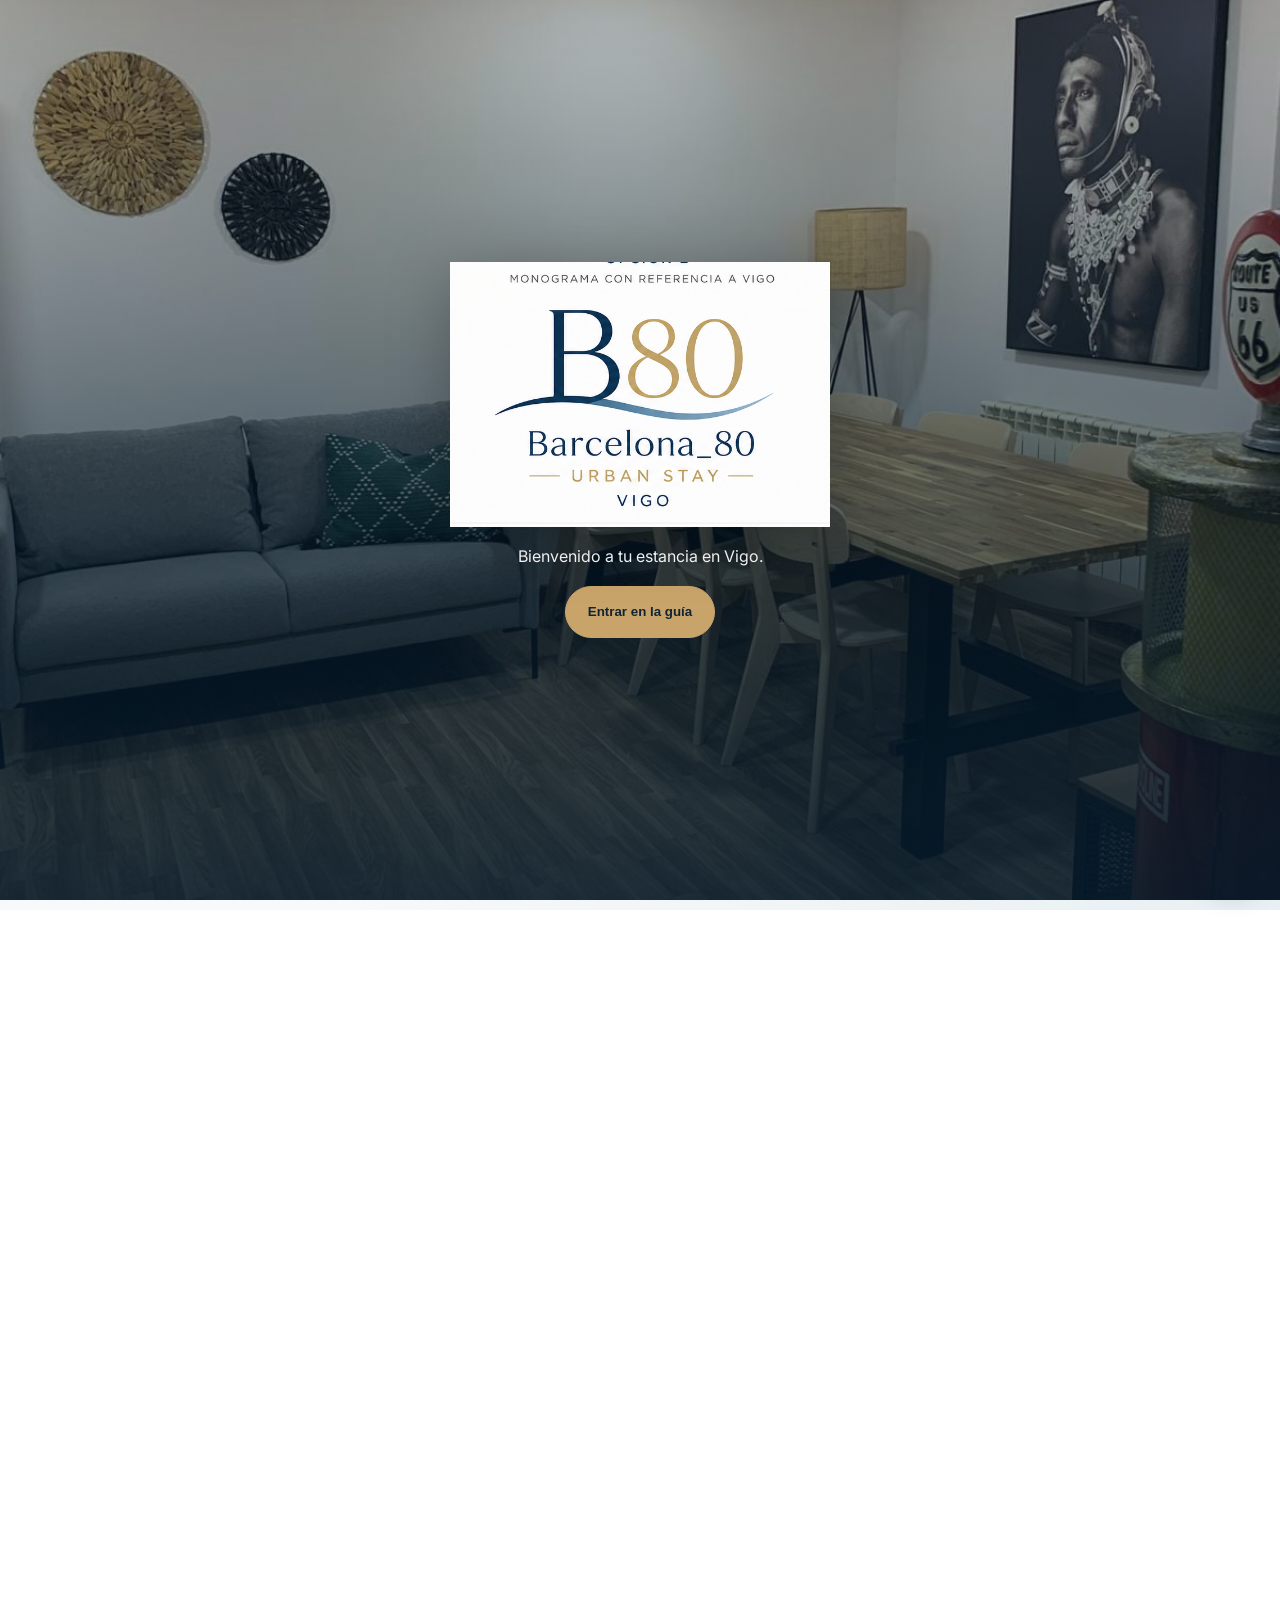
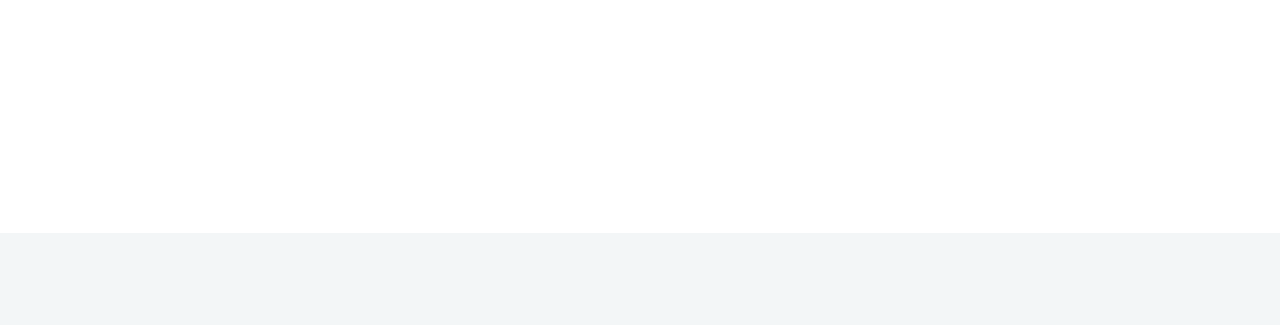
==== index.html @ aad830e7 "Version parking Barcelona 2.1" ====
<!DOCTYPE html>

<html data-version="5.2" lang="es">
<head>
<meta charset="utf-8"/>
<meta content="width=device-width,initial-scale=1,viewport-fit=cover" name="viewport"/>
<meta content="#082f4f" name="theme-color"/>
<meta content="Guía digital para huéspedes de Barcelona_80_Urban_Stay, Vigo." name="description"/>
<link href="manifest.webmanifest" rel="manifest"/>
<link href="assets/logo-b80-mark.png" rel="icon"/>
<link href="assets/logo-b80-mark.png" rel="apple-touch-icon"/>
<title>B80 · Barcelona_80 Urban Stay · Vigo</title>
<link href="https://fonts.googleapis.com" rel="preconnect"/>
<link crossorigin="" href="https://fonts.gstatic.com" rel="preconnect"/>
<link href="https://fonts.googleapis.com/css2?family=Inter:wght@400;500;600;700&amp;family=Manrope:wght@500;600;700;800&amp;display=swap" rel="stylesheet"/>
<link href="styles.css?v=5.2" rel="stylesheet"/>
<link href="https://barcelona80urbanstay.com/" rel="canonical"/><meta content="Barcelona_80 Urban Stay · Guía de huéspedes" property="og:title"/><meta content="Guía digital del apartamento, recomendaciones de Vigo y servicios útiles." property="og:description"/><meta content="website" property="og:type"/><meta content="https://barcelona80urbanstay.com/" property="og:url"/></head>
<body><noscript>Esta guía funciona mejor con JavaScript activado.</noscript>
<div aria-label="Bienvenida" class="welcome" id="welcome">
<img alt="Salón comedor de Barcelona 80 Urban Stay" src="assets/living.jpeg"/>
<div class="welcome__shade"></div>
<div class="welcome__content">
<img alt="B80 Barcelona 80 Urban Stay Vigo" class="welcome__logo" src="assets/logo-b80.png"/>
<p>Bienvenido a tu estancia en Vigo.</p>
<button class="button button--gold" id="enterBtn">Entrar en la guía</button>
</div>
</div>
<header class="topbar">
<button aria-expanded="false" aria-label="Abrir menú" class="icon-button" id="menuBtn">☰</button>
<a class="brand" href="#inicio"><img alt="B80" decoding="async" loading="lazy" src="assets/logo-b80-mark.png"/></a><div class="language-switcher"><select aria-label="Idioma" id="languageSelect"><option value="es">🇪🇸 ES</option><option value="en">🇬🇧 EN</option><option value="fr">🇫🇷 FR</option><option value="pt">🇵🇹 PT</option><option value="de">🇩🇪 DE</option><option value="it">🇮🇹 IT</option></select></div>
<a aria-label="Cómo llegar" class="icon-button" href="https://www.google.com/maps/dir/?api=1&amp;destination=Calle+Barcelona+80%2C+36205+Vigo" rel="noopener" target="_blank">⌖</a>
</header>
<aside aria-hidden="true" class="drawer" id="drawer">
<button aria-label="Cerrar menú" class="drawer__close" id="closeMenu">×</button>
<nav>
<a href="#inicio">Inicio</a><a href="#wifi">WiFi</a><a href="#apartamento">El apartamento</a><a href="#vigo">Descubre Vigo</a>
<a href="#restaurantes">Restaurantes</a><a href="#agenda">Fiestas y eventos</a><a href="#servicios">Servicios cercanos</a><a href="#checkout">Check-out</a><a href="#experiencia">Tu experiencia</a>
</nav>
</aside>
<div class="scrim" id="scrim"></div>
<main>
<section class="hero section" id="inicio">
<div class="hero__copy">
<span class="eyebrow">VIGO · GALICIA</span>
<h1>Todo lo que necesitas para disfrutar tu estancia.</h1>
<p>Tu apartamento, recomendaciones locales y ayuda práctica, siempre a un toque.</p>
<div class="hero__actions">
<a class="button" href="#apartamento">Explorar la guía</a>
<a class="button button--outline" href="https://wa.me/34695709630" rel="noopener" target="_blank">WhatsApp</a>
</div>
</div>
<img alt="Cocina y salón del apartamento" src="assets/kitchen-living.jpeg"/>
</section>
<section aria-label="Accesos principales" class="quick-grid section section--compact">
<a class="quick-card" href="#apartamento"><span>⌂</span><strong>El apartamento</strong><small>6 habitaciones · 3 baños</small></a>
<a class="quick-card" href="#vigo"><span>⌖</span><strong>Descubre Vigo</strong><small>Lugares imprescindibles</small></a>
<a class="quick-card" href="#restaurantes"><span>◇</span><strong>Restaurantes</strong><small>Selección local</small></a>
<a class="quick-card" href="#servicios"><span>＋</span><strong>Servicios</strong><small>Todo lo más cercano</small></a>
<a class="quick-card" href="#agenda"><span>♫</span><strong>Fiestas y eventos</strong><small>Agenda destacada de Vigo</small></a></section>
<section class="section" id="apartamento">
<div class="section-heading"><span class="eyebrow">TU ALOJAMIENTO</span><h2>Barcelona_80_Urban_Stay</h2><p>Calle Barcelona 80 · 36205 Vigo. Un alojamiento amplio, moderno y pensado para grupos.</p></div>
<div class="facts"><div><strong>6</strong><span>habitaciones</span></div><div><strong>3</strong><span>baños</span></div><div><strong>15:00</strong><span>check-in</span></div><div><strong>12:00</strong><span>check-out</span></div></div>
<div class="action-row">
<a class="button" href="https://www.google.com/maps/dir/?api=1&amp;destination=Calle+Barcelona+80%2C+36205+Vigo" rel="noopener" target="_blank">Cómo llegar</a>
<a class="button button--outline" href="tel:+34695709630">Llamar</a>
<a class="button button--outline" href="https://wa.me/34695709630" rel="noopener" target="_blank">WhatsApp</a>
</div>
<h3 class="subheading">Habitaciones</h3>
<p class="muted center">5 camas de 140 × 200 cm y 1 cama individual de 90 × 200 cm.</p>
<div class="gallery gallery--rooms">
<article class="photo-card"><img alt="Habitación 1" decoding="async" loading="lazy" src="assets/room-green.jpeg"/><div><strong>Habitación 1</strong><span>Cama 140 × 200</span></div></article>
<article class="photo-card"><img alt="Habitación 2" decoding="async" loading="lazy" src="assets/room-neutral.jpeg"/><div><strong>Habitación 2</strong><span>Cama 140 × 200</span></div></article>
<article class="photo-card"><img alt="Habitación 3" decoding="async" loading="lazy" src="assets/room-check.jpeg"/><div><strong>Habitación 3</strong><span>Cama 140 × 200</span></div></article>
<article class="photo-card"><img alt="Habitación 4" decoding="async" loading="lazy" src="assets/room-grey.jpeg"/><div><strong>Habitación 4</strong><span>Cama 140 × 200</span></div></article>
<article class="photo-card"><img alt="Habitación 5" decoding="async" loading="lazy" src="assets/room-six.jpeg"/><div><strong>Habitación 5</strong><span>Cama 140 × 200</span></div></article>
<article class="photo-card"><img alt="Habitación 6" decoding="async" loading="lazy" src="assets/room-single.jpeg"/><div><strong>Habitación 6</strong><span>Cama 90 × 200</span></div></article>
</div>
<h3 class="subheading">Baños</h3>
<div class="gallery gallery--baths">
<article class="photo-card"><img alt="Baño 1" decoding="async" loading="lazy" src="assets/bath-blue.jpeg"/><div><strong>Baño 1</strong><span>Ducha</span></div></article>
<article class="photo-card"><img alt="Baño 2" decoding="async" loading="lazy" src="assets/bath-green.jpeg"/><div><strong>Baño 2</strong><span>Ducha</span></div></article>
<article class="photo-card"><img alt="Baño 3" decoding="async" loading="lazy" src="assets/bath-grey.jpeg"/><div><strong>Baño 3</strong><span>Ducha</span></div></article>
</div>
<div class="split-feature"><img alt="Cocina equipada" decoding="async" loading="lazy" src="assets/kitchen.jpeg"/><div><span class="eyebrow">COCINA Y SALÓN</span><h3>Todo lo necesario para compartir.</h3><ul class="checklist"><li>Horno y microondas</li><li>Cafetera</li><li>Lavadora</li><li>Frigorífico</li><li>Menaje</li><li>Comedor amplio</li></ul></div></div>
<div class="info-panels">
<article class="info-panel wifi-panel" id="wifi"><div class="wifi-panel__copy"><span aria-hidden="true" class="panel-icon">◉</span><span class="eyebrow">CONEXIÓN</span><h3>WiFi del apartamento</h3><dl class="wifi-data"><div><dt>Red</dt><dd id="wifiName">MOVISTAR_PLUS_F4E0</dd></div><div><dt>Contraseña</dt><dd id="wifiPassword">cSJ4VoAbgUp7BLnormjo</dd></div></dl><div class="wifi-actions"><button class="button button--small" id="copyWifi" type="button">Copiar contraseña</button><a class="button button--small button--outline" href="assets/wifi-qr.png" target="_blank">Abrir QR</a></div><p class="wifi-note">También puedes escanear el código QR del marco situado en el apartamento.</p></div><img alt="Código QR para conectarse al WiFi MOVISTAR PLUS F4E0" class="wifi-qr" decoding="async" height="230" loading="lazy" src="assets/wifi-qr.png" width="230"/></article>
<article class="info-panel"><span class="panel-icon">♡</span><h3>Normas de la casa</h3><p>No fumar · No se admiten mascotas · Respeta el descanso de los vecinos · Cuida el apartamento.</p></article>
</div>
</section>
<section class="section section--tint" id="vigo">
<div class="section-heading"><span class="eyebrow">NUESTRA CIUDAD</span><h2>Descubre Vigo</h2><p>Mar, gastronomía, barrios con historia y rincones para disfrutar sin prisas.</p></div>
<div class="destination-grid">
<a href="https://www.google.com/maps/dir/?api=1&amp;origin=Calle+Barcelona+80%2C+36205+Vigo&amp;destination=Casco+Vello%2C+Vigo" rel="noopener" target="_blank"><strong>Casco Vello</strong><span>Paseo histórico y ambiente local</span><em>Ver ruta</em></a>
<a href="https://www.google.com/maps/dir/?api=1&amp;origin=Calle+Barcelona+80%2C+36205+Vigo&amp;destination=Monte+do+Castro%2C+Vigo" rel="noopener" target="_blank"><strong>Monte do Castro</strong><span>Vistas privilegiadas de la ría</span><em>Ver ruta</em></a>
<a href="https://www.google.com/maps/dir/?api=1&amp;origin=Calle+Barcelona+80%2C+36205+Vigo&amp;destination=Playa+de+Samil%2C+Vigo" rel="noopener" target="_blank"><strong>Playa de Samil</strong><span>Atlántico, paseo y puestas de sol</span><em>Ver ruta</em></a>
<a href="https://www.google.com/maps/dir/?api=1&amp;origin=Calle+Barcelona+80%2C+36205+Vigo&amp;destination=Bouzas%2C+Vigo" rel="noopener" target="_blank"><strong>Bouzas</strong><span>Atardecer y esencia marinera</span><em>Ver ruta</em></a>
<a href="https://www.google.com/maps/search/?api=1&amp;query=Casa+Hermo+Vigo" rel="noopener" target="_blank"><strong>Casa Hermo</strong><span>Productos gallegos</span><em>Abrir mapa</em></a>
<a href="https://www.google.com/maps/search/?api=1&amp;query=Casa+Samaniego+Vigo" rel="noopener" target="_blank"><strong>Casa Samaniego</strong><span>Vinos y productos gourmet</span><em>Abrir mapa</em></a>
</div>
</section>
<section class="section" id="restaurantes">
<div class="section-heading"><span class="eyebrow">SELECCIÓN DEL ANFITRIÓN</span><h2>Restaurantes</h2><p>Opciones para distintos gustos, presupuestos y momentos.</p></div>
<div class="restaurant-list">
<a href="https://www.google.com/maps/dir/?api=1&amp;origin=Calle+Barcelona+80%2C+36205+Vigo&amp;destination=Casa+Marco%2C+Vigo" rel="noopener" target="_blank"><strong>Casa Marco</strong><span>Cocina de producto</span><em>Ruta</em></a>
<a href="https://www.google.com/maps/dir/?api=1&amp;origin=Calle+Barcelona+80%2C+36205+Vigo&amp;destination=Casa+Vella%2C+Vigo" rel="noopener" target="_blank"><strong>Casa Vella</strong><span>Cocina gallega</span><em>Ruta</em></a>
<a href="https://www.google.com/maps/dir/?api=1&amp;origin=Calle+Barcelona+80%2C+36205+Vigo&amp;destination=Porto+Santo%2C+Vigo" rel="noopener" target="_blank"><strong>Porto Santo</strong><span>Informal y sabroso</span><em>Ruta</em></a>
<a href="https://www.google.com/maps/dir/?api=1&amp;origin=Calle+Barcelona+80%2C+36205+Vigo&amp;destination=Detapaencepa%2C+Vigo" rel="noopener" target="_blank"><strong>Detapaencepa</strong><span>Tapas y vinos</span><em>Ruta</em></a>
<a href="https://www.google.com/maps/dir/?api=1&amp;origin=Calle+Barcelona+80%2C+36205+Vigo&amp;destination=Casa+Moncho%2C+Vigo" rel="noopener" target="_blank"><strong>Casa Moncho</strong><span>Tradición</span><em>Ruta</em></a>
<a href="https://www.google.com/maps/dir/?api=1&amp;origin=Calle+Barcelona+80%2C+36205+Vigo&amp;destination=Casa+Nisio%2C+Vigo" rel="noopener" target="_blank"><strong>Casa Nisio</strong><span>Marisco y cocina gallega</span><em>Ruta</em></a>
<a href="https://www.google.com/maps/dir/?api=1&amp;origin=Calle+Barcelona+80%2C+36205+Vigo&amp;destination=Rokuseki%2C+Vigo" rel="noopener" target="_blank"><strong>Rokuseki</strong><span>Japonés</span><em>Ruta</em></a>
<a href="https://www.google.com/maps/dir/?api=1&amp;origin=Calle+Barcelona+80%2C+36205+Vigo&amp;destination=Nikko+Espacio+Gastronomico%2C+Vigo" rel="noopener" target="_blank"><strong>Nikko</strong><span>Experiencia gastronómica</span><em>Ruta</em></a>
<a href="https://www.google.com/maps/dir/?api=1&amp;origin=Calle+Barcelona+80%2C+36205+Vigo&amp;destination=Maruja+Limon%2C+Vigo" rel="noopener" target="_blank"><strong>Maruja Limón</strong><span>Alta cocina</span><em>Ruta</em></a>
</div>
</section>
<section class="section events-section" id="agenda">
<div class="section-heading"><span class="eyebrow">VIGO EN DIRECTO</span><h2>Fiestas, festivales y conciertos</h2><p>Una selección de celebraciones y planes destacados. Consulta siempre la programación oficial antes de desplazarte, porque las fechas y horarios pueden cambiar.</p></div>
<div class="events-grid">
<a class="event-card event-reconquista" href="https://hoxe.vigo.org/" rel="noopener" target="_blank"><span class="event-icon">⚔</span><small>MARZO · ANUAL</small><h3>Reconquista de Vigo</h3><p>El Casco Vello revive la historia de la ciudad con mercado, música, gastronomía y ambiente de época.</p><em>Agenda oficial</em></a>
<a class="event-card event-marisquino" href="https://omarisquino.com/" rel="noopener" target="_blank"><span class="event-icon">★</span><small>AGOSTO · ANUAL</small><h3>O Marisquiño</h3><p>Festival urbano de deporte, música y cultura junto al mar.</p><em>Web oficial</em></a>
<a class="event-card event-castrelos" href="https://hoxe.vigo.org/" rel="noopener" target="_blank"><span class="event-icon">♫</span><small>VERANO</small><h3>Conciertos de Castrelos</h3><p>Grandes actuaciones al aire libre en el auditorio de Castrelos.</p><em>Consultar programación</em></a>
<a class="event-card event-bouzas" href="https://hoxe.vigo.org/" rel="noopener" target="_blank"><span class="event-icon">✦</span><small>JULIO · ANUAL</small><h3>Fiestas de Bouzas</h3><p>Tradición marinera, actividades populares y fuegos artificiales frente a la ría.</p><em>Agenda oficial</em></a>
<a class="event-card event-nadal" href="https://hoxe.vigo.org/" rel="noopener" target="_blank"><span class="event-icon">❄</span><small>NOVIEMBRE–ENERO</small><h3>Navidad de Vigo</h3><p>Iluminación, mercados y actividades en distintos puntos de la ciudad.</p><em>Consultar agenda</em></a>
<a class="event-card event-agenda" href="https://hoxe.vigo.org/axenda/?lang=cas" rel="noopener" target="_blank"><span class="event-icon">▦</span><small>TODO EL AÑO</small><h3>Agenda oficial de Vigo</h3><p>Exposiciones, teatro, música, actividades familiares y eventos de última hora.</p><em>Ver agenda completa</em></a>
</div>
<p class="update-note">Las fechas son orientativas para celebraciones anuales. Confirma siempre la programación oficial.</p>
</section><section class="section section--tint" id="servicios">
<div class="section-heading"><span class="eyebrow">CERCA DEL APARTAMENTO</span><h2>Servicios útiles</h2><p>Accesos directos a las opciones más próximas o recomendadas.</p></div>
<div class="service-grid">
<a class="service-card service-card--featured" href="https://www.google.com/maps/dir/?api=1&amp;origin=Calle+Barcelona+80%2C+36205+Vigo&amp;destination=Sole+Mio+Brunch%2C+Vigo" rel="noopener" target="_blank"><span>☕</span><div><strong>Sole Mío Brunch</strong><small>Cafetería bonita y cercana</small></div><em>Ver ruta</em></a>
<a class="service-card" href="https://www.google.com/maps/search/?api=1&amp;query=supermercado+cerca+de+Calle+Barcelona+80%2C+36205+Vigo" rel="noopener" target="_blank"><span>🛒</span><div><strong>Supermercado</strong><small>Mostrar el más cercano</small></div><em>Abrir mapa</em></a>
<a class="service-card" href="https://www.google.com/maps/search/?api=1&amp;query=farmacia+Camiño+do+Regueiro+Vigo" rel="noopener" target="_blank"><span>＋</span><div><strong>Farmacia · Regueiro</strong><small>Opción cercana</small></div><em>Abrir mapa</em></a>
<a class="service-card" href="https://www.google.com/maps/search/?api=1&amp;query=farmacia+Gran+Via+Vigo+cerca+de+Calle+Barcelona+80" rel="noopener" target="_blank"><span>＋</span><div><strong>Farmacia · Gran Vía</strong><small>Opción cercana</small></div><em>Abrir mapa</em></a>
<a class="service-card" href="https://www.google.com/maps/dir/?api=1&amp;origin=Calle+Barcelona+80%2C+36205+Vigo&amp;destination=Hospital+Ribera+Povisa%2C+Vigo" rel="noopener" target="_blank"><span>✚</span><div><strong>Hospital Povisa</strong><small>Atención sanitaria próxima</small></div><em>Ver ruta</em></a>
<a class="service-card" href="parking.html"><span> P </span><div><strong>Aparcamiento</strong><small>Gratis, ORA y parking cubierto</small></div><em>Ver guía</em></a>
<a class="service-card" href="https://www.google.com/maps/search/?api=1&amp;query=parada+taxi+Povisa+Barcelona+Vigo" rel="noopener" target="_blank"><span>🚕</span><div><strong>Taxi Povisa–Barcelona</strong><small>Parada cercana</small></div><em>Abrir mapa</em></a>
<a class="service-card" href="https://www.google.com/maps/dir/?api=1&amp;origin=Calle+Barcelona+80%2C+36205+Vigo&amp;destination=Estacion+Vigo+Urzaiz" rel="noopener" target="_blank"><span>🚆</span><div><strong>Vigo–Urzáiz</strong><small>Tren y estación intermodal</small></div><em>Ver ruta</em></a>
<a class="service-card" href="https://www.google.com/maps/dir/?api=1&amp;origin=Calle+Barcelona+80%2C+36205+Vigo&amp;destination=Aeropuerto+de+Vigo" rel="noopener" target="_blank"><span>✈</span><div><strong>Aeropuerto de Vigo</strong><small>Ruta en coche</small></div><em>Ver ruta</em></a>
<a class="service-card" href="tel:112"><span>!</span><div><strong>Emergencias</strong><small>Teléfono 112</small></div><em>Llamar</em></a>
</div>
</section>
<section class="section checkout" id="checkout">
<div class="section-heading"><span class="eyebrow">ANTES DE MARCHAR</span><h2>Check-out · 12:00</h2><p>Gracias por ayudarnos a preparar el apartamento para los siguientes huéspedes.</p></div>
<div class="checkout-list"><label><input type="checkbox"/> Comprueba que no olvidas objetos personales</label><label><input type="checkbox"/> Apaga las luces</label><label><input type="checkbox"/> Cierra puertas y ventanas</label><label><input type="checkbox"/> Deja las llaves según las instrucciones recibidas</label></div>
</section>
<section class="section experience" id="experiencia">
<img alt="Salón del apartamento" decoding="async" loading="lazy" src="assets/living.jpeg"/>
<div><span class="eyebrow">GRACIAS POR TU VISITA</span><h2>¿Te ha gustado la estancia?</h2><p>Tu valoración ayuda a futuros huéspedes y a seguir mejorando.</p>
<a class="button button--gold" href="https://www.airbnb.es/rooms/54171518?unique_share_id=ff06a61d-fff5-4d9a-a8b7-592999700194&amp;viralityEntryPoint=1&amp;s=76" rel="noopener" target="_blank">Valorar mi estancia en Airbnb</a>
<a class="text-link" href="https://www.airbnb.es/rooms/54171518?unique_share_id=ff06a61d-fff5-4d9a-a8b7-592999700194&amp;viralityEntryPoint=1&amp;s=76" rel="noopener" target="_blank">Ver el anuncio</a>
</div>
</section>
</main>
<a aria-label="Contactar por WhatsApp" class="whatsapp-float" href="https://wa.me/34695709630" rel="noopener" target="_blank">WA</a>
<button class="install-button" hidden="" id="installBtn">Instalar guía</button>
<footer><img alt="B80" decoding="async" loading="lazy" src="assets/logo-b80-mark.png"/><p>Barcelona_80_Urban_Stay · Vigo</p><div><a href="tel:+34695709630">695 709 630</a><a href="https://wa.me/34695709630" rel="noopener" target="_blank">WhatsApp</a></div></footer>
<script src="locales.js?v=4.0"></script><script src="app.js?v=4.0"></script>
<div aria-live="polite" class="toast" id="toast" role="status"></div>
<script src="analytics-config.js"></script>
<script src="analytics.js"></script>
</body>
</html>
---- styles.css ----
:root{--blue:#082f4f;--blue2:#0f4d70;--gold:#c8a46a;--ink:#17212b;--muted:#66717c;--paper:#fff;--tint:#f3f6f7;--line:#dfe5e8;--radius:22px;--shadow:0 18px 50px rgba(8,47,79,.13)}*{box-sizing:border-box}html{scroll-behavior:smooth}body{margin:0;font-family:Inter,system-ui,sans-serif;color:var(--ink);background:var(--paper)}img{display:block;max-width:100%}a{color:inherit;text-decoration:none}button,a{touch-action:manipulation}.section{padding:76px max(20px,calc((100vw - 1120px)/2))}.section--compact{padding-top:30px;padding-bottom:30px}.section--tint{background:var(--tint)}.eyebrow{font-size:.76rem;letter-spacing:.18em;font-weight:800;color:var(--gold)}h1,h2,h3{font-family:Manrope,sans-serif;margin:.35em 0;line-height:1.06}h1{font-size:clamp(2.5rem,7vw,5.7rem)}h2{font-size:clamp(2rem,5vw,3.6rem)}h3{font-size:1.35rem}p{line-height:1.7;color:var(--muted)}.center{text-align:center}.muted{color:var(--muted)}.button{display:inline-flex;align-items:center;justify-content:center;min-height:52px;padding:0 22px;border-radius:999px;background:var(--blue);color:#fff;font-weight:800;border:1px solid var(--blue);cursor:pointer}.button--outline{background:transparent;color:var(--blue)}.button--gold{background:var(--gold);border-color:var(--gold);color:#102433}.button--small{min-height:42px;font-size:.88rem}.topbar{position:sticky;top:0;z-index:30;height:66px;display:flex;align-items:center;justify-content:space-between;padding:0 18px;background:rgba(255,255,255,.9);backdrop-filter:blur(18px);border-bottom:1px solid rgba(8,47,79,.08)}.brand img{width:46px;height:46px;object-fit:contain}.icon-button{width:44px;height:44px;border:0;background:transparent;font-size:1.45rem;color:var(--blue);display:grid;place-items:center}.welcome{position:fixed;inset:0;z-index:100;background:var(--blue);display:grid;place-items:center;transition:.65s ease}.welcome.is-hidden{opacity:0;visibility:hidden}.welcome>img{position:absolute;inset:0;width:100%;height:100%;object-fit:cover}.welcome__shade{position:absolute;inset:0;background:linear-gradient(180deg,rgba(5,27,45,.25),rgba(5,27,45,.88))}.welcome__content{position:relative;z-index:1;text-align:center;color:#fff;padding:30px}.welcome__content p{color:#fff}.welcome__logo{width:min(78vw,380px);margin:auto;filter:drop-shadow(0 10px 30px rgba(0,0,0,.25))}.drawer{position:fixed;z-index:70;inset:0 auto 0 0;width:min(86vw,380px);background:var(--blue);color:#fff;padding:80px 34px;transform:translateX(-102%);transition:.3s}.drawer.is-open{transform:none}.drawer nav{display:grid;gap:22px}.drawer nav a{font-size:1.25rem;font-weight:800}.drawer__close{position:absolute;right:20px;top:16px;border:0;background:transparent;color:#fff;font-size:2.2rem}.scrim{position:fixed;z-index:60;inset:0;background:rgba(0,0,0,.42);opacity:0;visibility:hidden;transition:.3s}.scrim.is-visible{opacity:1;visibility:visible}.hero{min-height:calc(100svh - 66px);display:grid;grid-template-columns:1fr 1fr;gap:48px;align-items:center;background:linear-gradient(135deg,#f7f9fa 55%,#e8f0f3)}.hero__copy p{max-width:590px;font-size:1.08rem}.hero__actions,.action-row{display:flex;gap:12px;flex-wrap:wrap;margin-top:24px}.hero>img{width:100%;height:min(54vh,560px);object-fit:cover;border-radius:28px;box-shadow:var(--shadow)}.quick-grid{display:grid;grid-template-columns:repeat(4,1fr);gap:15px}.quick-card{padding:24px;border:1px solid var(--line);border-radius:var(--radius);display:grid;gap:7px;background:#fff;transition:.2s}.quick-card:hover{transform:translateY(-3px);box-shadow:var(--shadow)}.quick-card>span{font-size:1.6rem;color:var(--gold)}.quick-card small{color:var(--muted)}.section-heading{max-width:760px;margin:0 auto 38px;text-align:center}.facts{display:grid;grid-template-columns:repeat(4,1fr);gap:12px;max-width:820px;margin:0 auto 28px}.facts div{text-align:center;padding:22px;border-radius:18px;background:var(--tint)}.facts strong{display:block;font:800 1.8rem Manrope;color:var(--blue)}.facts span{font-size:.86rem;color:var(--muted)}.action-row{justify-content:center}.subheading{text-align:center;margin-top:58px}.gallery{display:grid;grid-template-columns:repeat(3,1fr);gap:18px}.photo-card{border-radius:var(--radius);overflow:hidden;background:#fff;box-shadow:0 10px 30px rgba(8,47,79,.09)}.photo-card img{width:100%;height:210px;object-fit:cover}.photo-card div{display:flex;justify-content:space-between;gap:10px;padding:18px}.photo-card span{font-size:.86rem;color:var(--muted)}.split-feature{margin-top:56px;display:grid;grid-template-columns:1.2fr .8fr;gap:38px;align-items:center;background:var(--blue);color:#fff;border-radius:30px;overflow:hidden}.split-feature img{width:100%;height:360px;object-fit:cover}.split-feature>div{padding:34px}.checklist{columns:2;padding:0;list-style:none}.checklist li{margin:10px 0}.checklist li:before{content:'✓';color:var(--gold);margin-right:8px}.info-panels{display:grid;grid-template-columns:1fr 1fr;gap:18px;margin-top:22px}.info-panel{padding:30px;border:1px solid var(--line);border-radius:var(--radius)}.panel-icon{font-size:1.8rem;color:var(--gold)}.destination-grid{display:grid;grid-template-columns:repeat(3,1fr);gap:16px}.destination-grid a,.restaurant-list a{padding:25px;border-radius:var(--radius);background:#fff;border:1px solid var(--line);display:grid;gap:7px}.destination-grid span,.restaurant-list span{color:var(--muted)}em{font-style:normal;color:var(--blue2);font-weight:800;font-size:.86rem}.restaurant-list{display:grid;grid-template-columns:repeat(3,1fr);gap:14px}.service-grid{display:grid;grid-template-columns:repeat(2,1fr);gap:14px}.service-card{display:grid;grid-template-columns:48px 1fr auto;align-items:center;gap:14px;padding:20px;background:#fff;border:1px solid var(--line);border-radius:20px}.service-card>span{width:48px;height:48px;border-radius:16px;background:var(--tint);display:grid;place-items:center;font-weight:900;color:var(--blue)}.service-card small{display:block;color:var(--muted);margin-top:4px}.service-card--featured{border-color:var(--gold);box-shadow:0 10px 26px rgba(200,164,106,.18)}.checkout-list{max-width:760px;margin:auto;display:grid;gap:12px}.checkout-list label{padding:20px;border:1px solid var(--line);border-radius:18px}.checkout-list input{width:20px;height:20px;margin-right:10px;vertical-align:middle}.experience{display:grid;grid-template-columns:1fr 1fr;gap:45px;align-items:center;background:var(--blue);color:#fff}.experience>img{height:390px;width:100%;object-fit:cover;border-radius:24px}.experience p{color:#d9e5eb}.text-link{display:block;margin-top:18px;text-decoration:underline;color:#fff}.whatsapp-float{position:fixed;z-index:25;right:18px;bottom:18px;width:58px;height:58px;border-radius:50%;display:grid;place-items:center;background:#25d366;color:#fff;font-weight:900;box-shadow:0 12px 28px rgba(0,0,0,.2)}.install-button{position:fixed;z-index:24;left:18px;bottom:18px;border:0;border-radius:999px;background:var(--gold);padding:14px 18px;font-weight:800}.install-button[hidden]{display:none}footer{padding:45px 20px;text-align:center;background:#061f33;color:#fff}footer img{width:60px;margin:auto}footer div{display:flex;justify-content:center;gap:18px}footer p{color:#c8d4dc}@media(max-width:820px){.section{padding:58px 18px}.hero{grid-template-columns:1fr;padding-top:42px}.hero>img{height:38vh}.quick-grid,.facts{grid-template-columns:1fr 1fr}.gallery,.destination-grid,.restaurant-list{grid-template-columns:1fr 1fr}.split-feature,.experience{grid-template-columns:1fr}.split-feature img,.experience>img{height:270px}.service-grid{grid-template-columns:1fr}}@media(max-width:540px){h1{font-size:2.65rem}.quick-grid,.gallery,.destination-grid,.restaurant-list{grid-template-columns:1fr}.photo-card img{height:190px}.service-card{grid-template-columns:44px 1fr}.service-card em{grid-column:2}.facts{gap:8px}.facts div{padding:16px 6px}.facts strong{font-size:1.35rem}.action-row .button{flex:1}.checklist{columns:1}.welcome__logo{width:88vw}}

/* v3.0 final refinements */
html{scroll-padding-top:82px;scroll-behavior:smooth}body{overflow-x:hidden}.section{content-visibility:auto;contain-intrinsic-size:800px}.hero,.welcome{content-visibility:visible}.topbar{box-shadow:0 8px 30px rgba(8,47,79,.06)}.button{transition:transform .18s ease,box-shadow .18s ease,background .18s ease}.button:hover{transform:translateY(-2px);box-shadow:0 10px 24px rgba(8,47,79,.16)}.button:focus-visible,a:focus-visible,button:focus-visible{outline:3px solid rgba(200,164,106,.65);outline-offset:3px}.quick-card,.destination-grid a,.restaurant-list a,.service-card,.photo-card{transition:transform .2s ease,box-shadow .2s ease,border-color .2s ease}.destination-grid a:hover,.restaurant-list a:hover,.service-card:hover,.photo-card:hover{transform:translateY(-3px);box-shadow:var(--shadow);border-color:rgba(200,164,106,.55)}.wifi-panel{grid-column:1/-1;display:grid;grid-template-columns:1fr auto;align-items:center;gap:34px;background:linear-gradient(135deg,#fff,#f2f7f9);border-color:rgba(8,47,79,.14)}.wifi-data{display:grid;grid-template-columns:1fr 1fr;gap:12px;margin:20px 0}.wifi-data div{padding:14px 16px;border:1px solid var(--line);border-radius:16px;background:#fff}.wifi-data dt{font-size:.78rem;text-transform:uppercase;letter-spacing:.08em;color:var(--muted);font-weight:800}.wifi-data dd{margin:6px 0 0;color:var(--blue);font-weight:800;overflow-wrap:anywhere}.wifi-actions{display:flex;gap:10px;flex-wrap:wrap}.wifi-note{font-size:.88rem;margin-bottom:0}.wifi-qr{width:190px;height:190px;border-radius:18px;padding:10px;background:#fff;box-shadow:0 12px 30px rgba(8,47,79,.12)}.toast{position:fixed;left:50%;bottom:24px;z-index:120;transform:translate(-50%,25px);opacity:0;pointer-events:none;background:#061f33;color:#fff;padding:12px 18px;border-radius:999px;font-weight:700;box-shadow:0 14px 35px rgba(0,0,0,.25);transition:.25s}.toast.is-visible{opacity:1;transform:translate(-50%,0)}noscript{display:block;padding:12px;text-align:center;background:#fff3cd;color:#664d03}.photo-card img{transition:transform .45s ease}.photo-card:hover img{transform:scale(1.025)}@media (prefers-reduced-motion:reduce){html{scroll-behavior:auto}*,*:before,*:after{animation-duration:.01ms!important;transition-duration:.01ms!important}}@media(max-width:700px){.wifi-panel{grid-template-columns:1fr}.wifi-qr{width:170px;height:170px;margin:auto}.wifi-data{grid-template-columns:1fr}.hero{min-height:auto}.hero>img{height:300px}.section-heading{margin-bottom:28px}}@media(max-width:540px){.hero>img{height:245px;border-radius:20px}.welcome__content{padding:20px}.wifi-actions .button{width:100%}}

/* v4.0 languages and events */
.language-switcher{position:absolute;left:50%;transform:translateX(-50%)}.language-switcher select{min-height:42px;border:1px solid var(--line);border-radius:999px;background:#fff;color:var(--blue);padding:0 14px;font-weight:800;cursor:pointer}.quick-grid{grid-template-columns:repeat(5,1fr)}.events-section{background:linear-gradient(180deg,#071f33,#0b3a59);color:#fff}.events-section .section-heading p{color:#d4e1e8}.events-grid{display:grid;grid-template-columns:repeat(3,1fr);gap:16px}.event-card{min-height:280px;padding:25px;border-radius:var(--radius);display:flex;flex-direction:column;align-items:flex-start;justify-content:flex-end;position:relative;overflow:hidden;border:1px solid rgba(255,255,255,.18);background:#123b55;box-shadow:0 14px 34px rgba(0,0,0,.16)}.event-card:before{content:'';position:absolute;inset:0;background:linear-gradient(180deg,transparent 10%,rgba(3,21,34,.86) 78%)}.event-card>*{position:relative;z-index:1}.event-card .event-icon{position:absolute;right:20px;top:12px;font-size:5.5rem;opacity:.18}.event-card small{font-weight:800;letter-spacing:.1em;color:#f1ce91}.event-card h3{font-size:1.5rem}.event-card p{margin:.25rem 0 .9rem;color:#e8f0f4;line-height:1.45}.event-card em{color:#f2c87f}.event-reconquista{background:linear-gradient(145deg,#713e27,#bd7d35)}.event-marisquino{background:linear-gradient(145deg,#6d3048,#1b4160)}.event-castrelos{background:linear-gradient(145deg,#243b70,#6a477f)}.event-bouzas{background:linear-gradient(145deg,#0d5f70,#aa6d2d)}.event-nadal{background:linear-gradient(145deg,#15513f,#8f2b36)}.event-agenda{background:linear-gradient(145deg,#123f5b,#0a2538)}.update-note{text-align:center;color:#c9d8e0;font-size:.86rem;margin-top:22px}
@media(max-width:980px){.quick-grid{grid-template-columns:repeat(3,1fr)}.events-grid{grid-template-columns:repeat(2,1fr)}}
@media(max-width:540px){.language-switcher{position:static;transform:none;margin-left:auto;margin-right:4px}.language-switcher select{padding:0 9px;max-width:92px}.topbar{gap:4px;padding:0 8px}.quick-grid,.events-grid{grid-template-columns:1fr}.event-card{min-height:245px}}
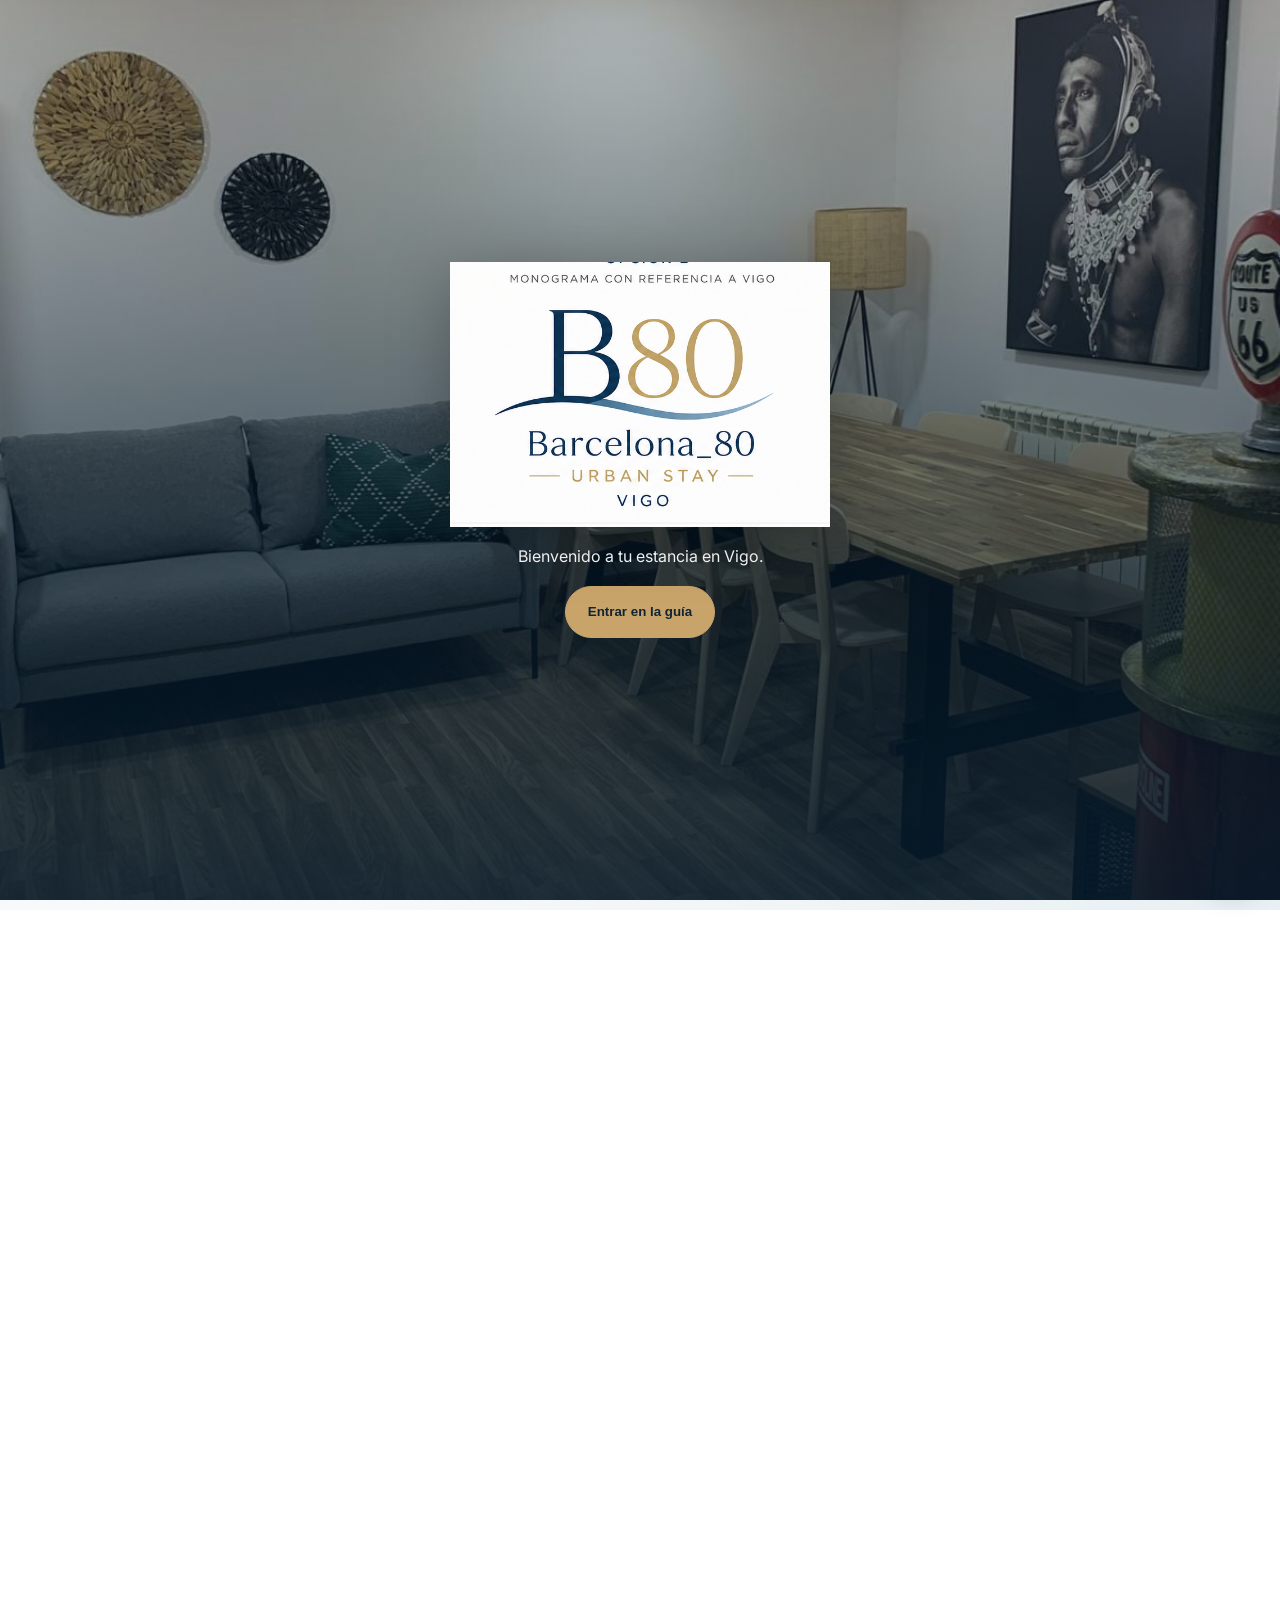
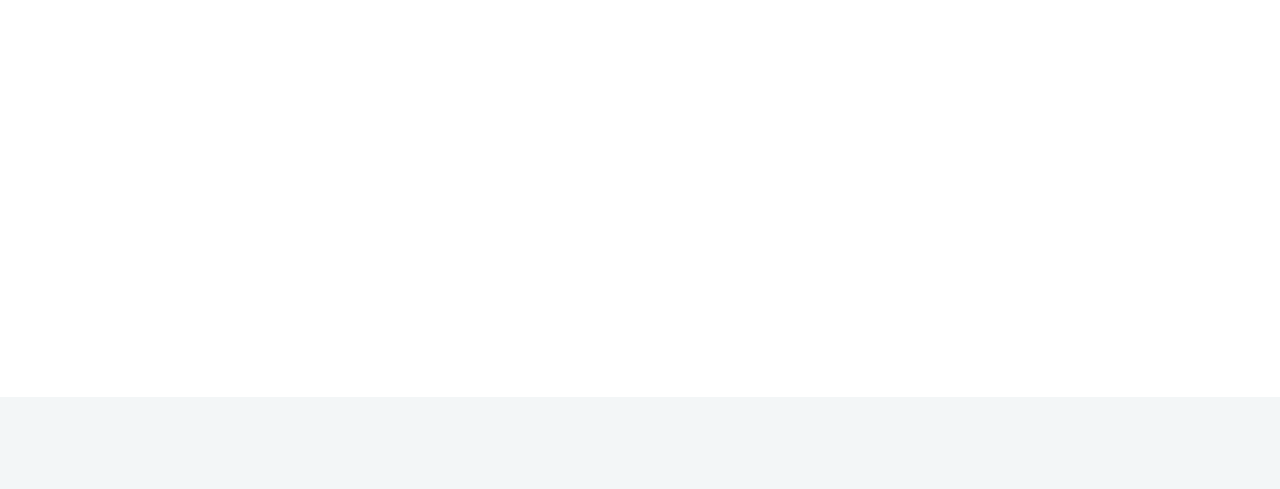
==== commit 13bbfaeb: "Actualización Visible Parking 2.0" ====
--- a/index.html
+++ b/index.html
@@ -1,6 +1,6 @@
 <!DOCTYPE html>
 
-<html data-version="5.2" lang="es">
+<html data-version="5.6" lang="es">
 <head>
 <meta charset="utf-8"/>
 <meta content="width=device-width,initial-scale=1,viewport-fit=cover" name="viewport"/>
@@ -13,7 +13,7 @@
 <link href="https://fonts.googleapis.com" rel="preconnect"/>
 <link crossorigin="" href="https://fonts.gstatic.com" rel="preconnect"/>
 <link href="https://fonts.googleapis.com/css2?family=Inter:wght@400;500;600;700&amp;family=Manrope:wght@500;600;700;800&amp;display=swap" rel="stylesheet"/>
-<link href="styles.css?v=5.2" rel="stylesheet"/>
+<link href="styles.css?v=5.6" rel="stylesheet"/>
 <link href="https://barcelona80urbanstay.com/" rel="canonical"/><meta content="Barcelona_80 Urban Stay · Guía de huéspedes" property="og:title"/><meta content="Guía digital del apartamento, recomendaciones de Vigo y servicios útiles." property="og:description"/><meta content="website" property="og:type"/><meta content="https://barcelona80urbanstay.com/" property="og:url"/></head>
 <body><noscript>Esta guía funciona mejor con JavaScript activado.</noscript>
 <div aria-label="Bienvenida" class="welcome" id="welcome">
@@ -34,7 +34,7 @@
 <button aria-label="Cerrar menú" class="drawer__close" id="closeMenu">×</button>
 <nav>
 <a href="#inicio">Inicio</a><a href="#wifi">WiFi</a><a href="#apartamento">El apartamento</a><a href="#vigo">Descubre Vigo</a>
-<a href="#restaurantes">Restaurantes</a><a href="#agenda">Fiestas y eventos</a><a href="#servicios">Servicios cercanos</a><a href="#checkout">Check-out</a><a href="#experiencia">Tu experiencia</a>
+<a href="#restaurantes">Restaurantes</a><a href="#agenda">Fiestas y eventos</a><a href="parking.html">Aparcamiento</a><a href="#servicios">Servicios cercanos</a><a href="#checkout">Check-out</a><a href="#experiencia">Tu experiencia</a>
 </nav>
 </aside>
 <div class="scrim" id="scrim"></div>
@@ -46,6 +46,7 @@
 <p>Tu apartamento, recomendaciones locales y ayuda práctica, siempre a un toque.</p>
 <div class="hero__actions">
 <a class="button" href="#apartamento">Explorar la guía</a>
+<a class="button button--outline" href="parking.html">Ver aparcamiento</a>
 <a class="button button--outline" href="https://wa.me/34695709630" rel="noopener" target="_blank">WhatsApp</a>
 </div>
 </div>
@@ -55,6 +56,7 @@
 <a class="quick-card" href="#apartamento"><span>⌂</span><strong>El apartamento</strong><small>6 habitaciones · 3 baños</small></a>
 <a class="quick-card" href="#vigo"><span>⌖</span><strong>Descubre Vigo</strong><small>Lugares imprescindibles</small></a>
 <a class="quick-card" href="#restaurantes"><span>◇</span><strong>Restaurantes</strong><small>Selección local</small></a>
+<a class="quick-card quick-card--parking" href="parking.html"><span>Ⓟ</span><strong>Aparcamiento</strong><small>Gratis, ORA y parking cubierto</small></a>
 <a class="quick-card" href="#servicios"><span>＋</span><strong>Servicios</strong><small>Todo lo más cercano</small></a>
 <a class="quick-card" href="#agenda"><span>♫</span><strong>Fiestas y eventos</strong><small>Agenda destacada de Vigo</small></a></section>
 <section class="section" id="apartamento">
--- a/styles.css
+++ b/styles.css
@@ -7,3 +7,6 @@
 .language-switcher{position:absolute;left:50%;transform:translateX(-50%)}.language-switcher select{min-height:42px;border:1px solid var(--line);border-radius:999px;background:#fff;color:var(--blue);padding:0 14px;font-weight:800;cursor:pointer}.quick-grid{grid-template-columns:repeat(5,1fr)}.events-section{background:linear-gradient(180deg,#071f33,#0b3a59);color:#fff}.events-section .section-heading p{color:#d4e1e8}.events-grid{display:grid;grid-template-columns:repeat(3,1fr);gap:16px}.event-card{min-height:280px;padding:25px;border-radius:var(--radius);display:flex;flex-direction:column;align-items:flex-start;justify-content:flex-end;position:relative;overflow:hidden;border:1px solid rgba(255,255,255,.18);background:#123b55;box-shadow:0 14px 34px rgba(0,0,0,.16)}.event-card:before{content:'';position:absolute;inset:0;background:linear-gradient(180deg,transparent 10%,rgba(3,21,34,.86) 78%)}.event-card>*{position:relative;z-index:1}.event-card .event-icon{position:absolute;right:20px;top:12px;font-size:5.5rem;opacity:.18}.event-card small{font-weight:800;letter-spacing:.1em;color:#f1ce91}.event-card h3{font-size:1.5rem}.event-card p{margin:.25rem 0 .9rem;color:#e8f0f4;line-height:1.45}.event-card em{color:#f2c87f}.event-reconquista{background:linear-gradient(145deg,#713e27,#bd7d35)}.event-marisquino{background:linear-gradient(145deg,#6d3048,#1b4160)}.event-castrelos{background:linear-gradient(145deg,#243b70,#6a477f)}.event-bouzas{background:linear-gradient(145deg,#0d5f70,#aa6d2d)}.event-nadal{background:linear-gradient(145deg,#15513f,#8f2b36)}.event-agenda{background:linear-gradient(145deg,#123f5b,#0a2538)}.update-note{text-align:center;color:#c9d8e0;font-size:.86rem;margin-top:22px}
 @media(max-width:980px){.quick-grid{grid-template-columns:repeat(3,1fr)}.events-grid{grid-template-columns:repeat(2,1fr)}}
 @media(max-width:540px){.language-switcher{position:static;transform:none;margin-left:auto;margin-right:4px}.language-switcher select{padding:0 9px;max-width:92px}.topbar{gap:4px;padding:0 8px}.quick-grid,.events-grid{grid-template-columns:1fr}.event-card{min-height:245px}}
+
+.quick-card--parking{border:2px solid #c99a3d;background:linear-gradient(180deg,#fffaf0,#ffffff);box-shadow:0 10px 28px rgba(201,154,61,.16)}
+.quick-card--parking span{color:#c99a3d}
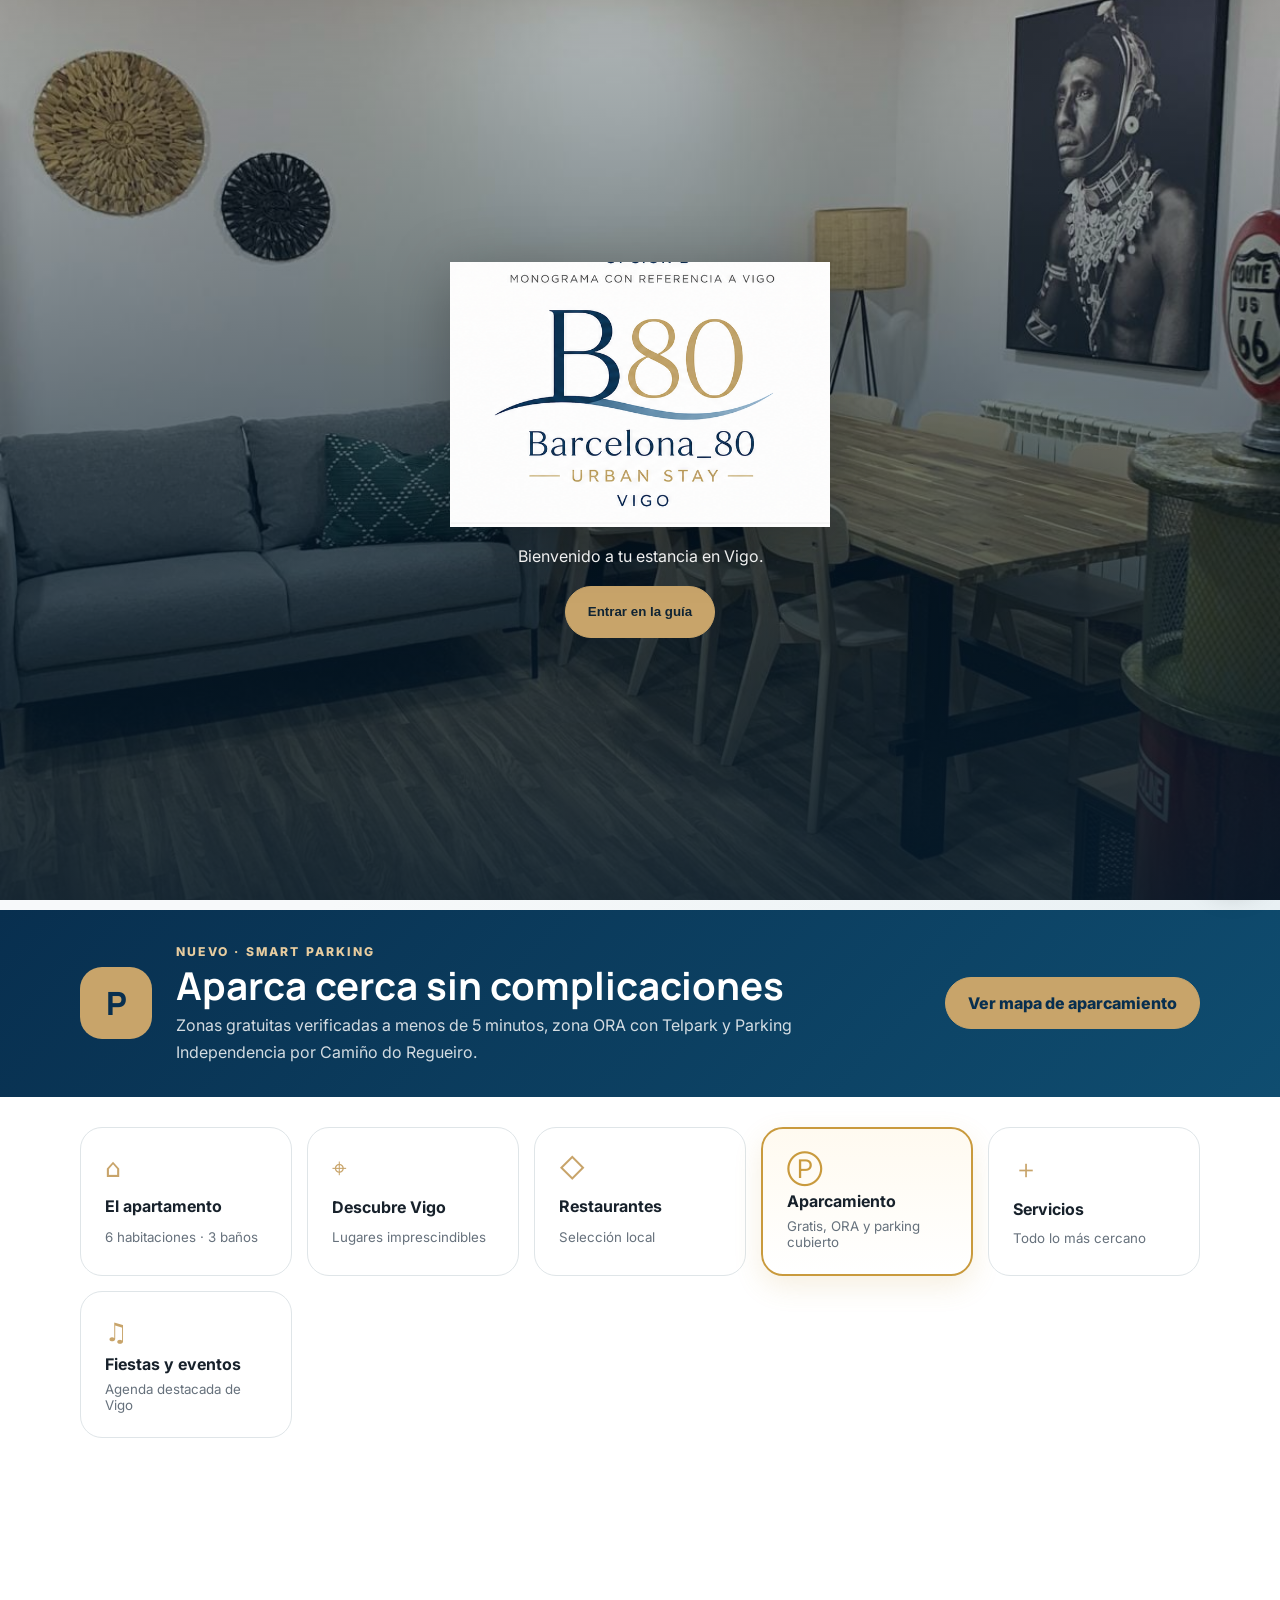
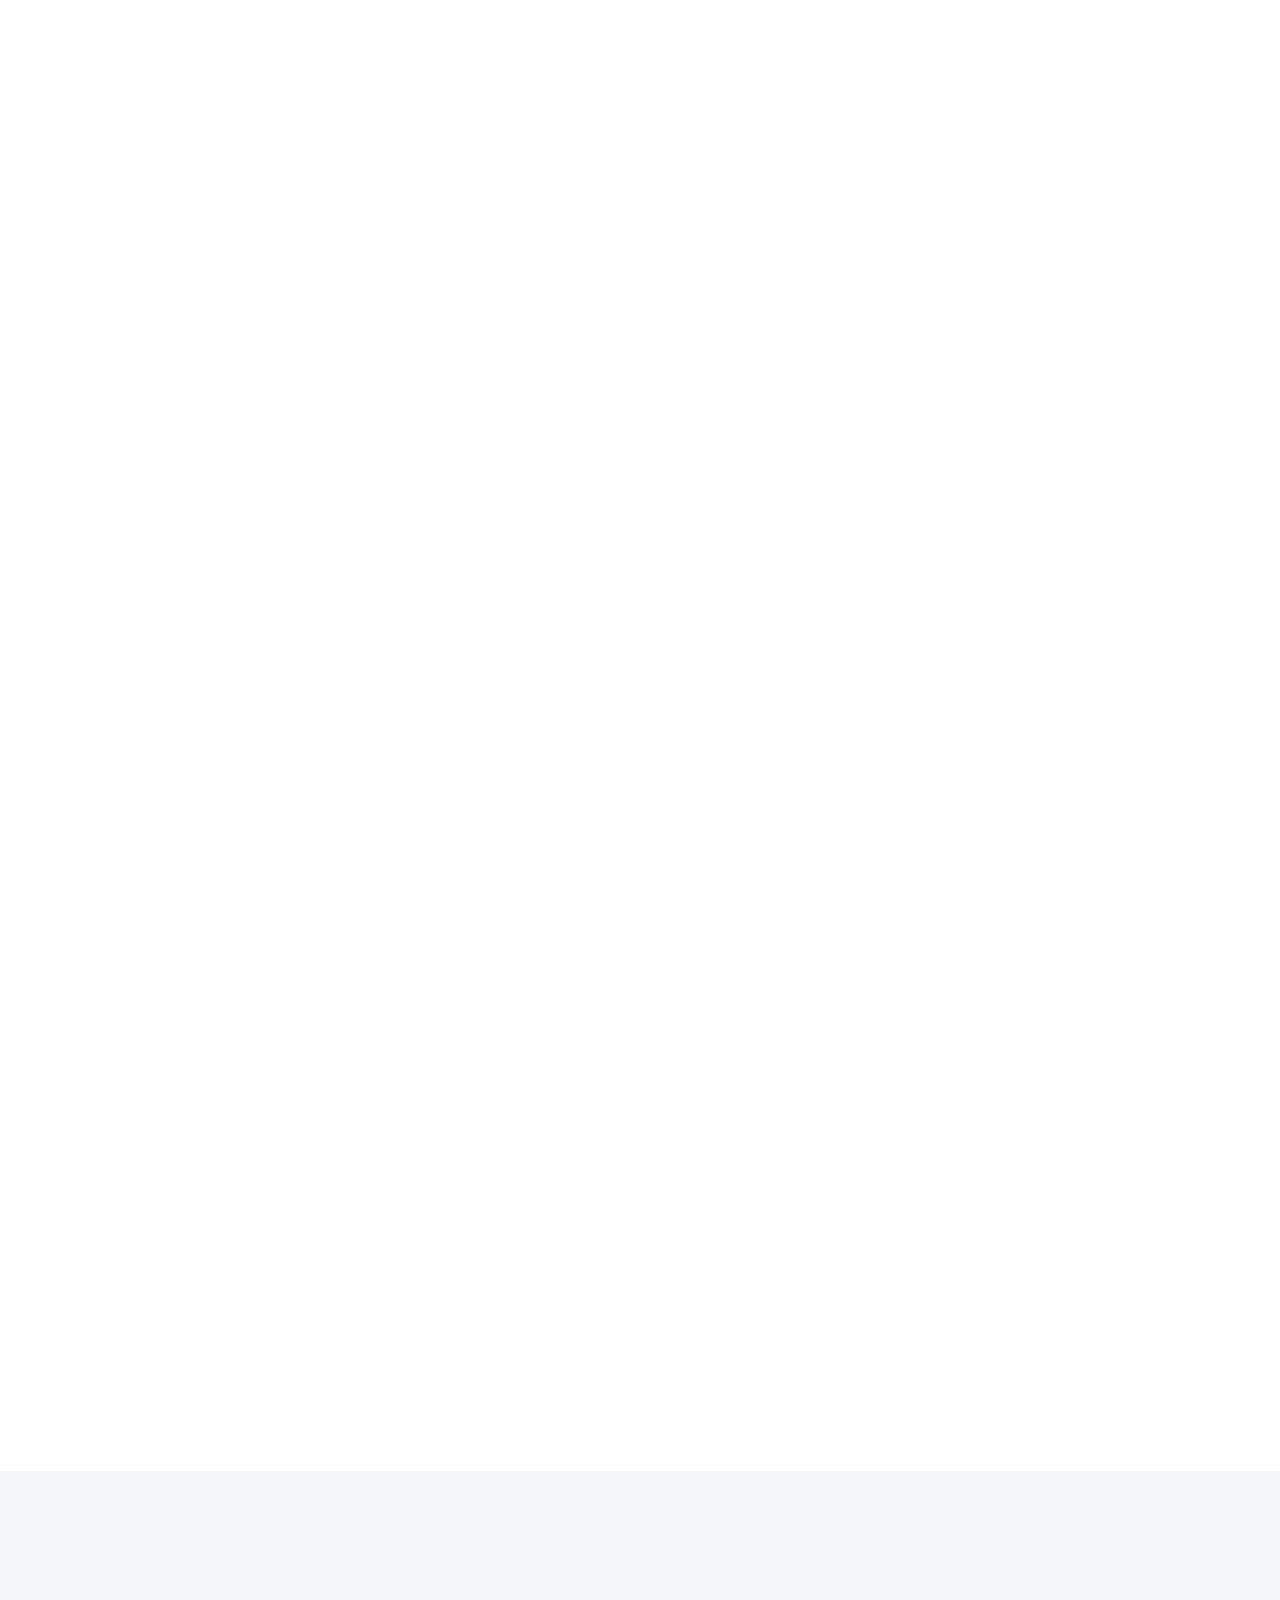
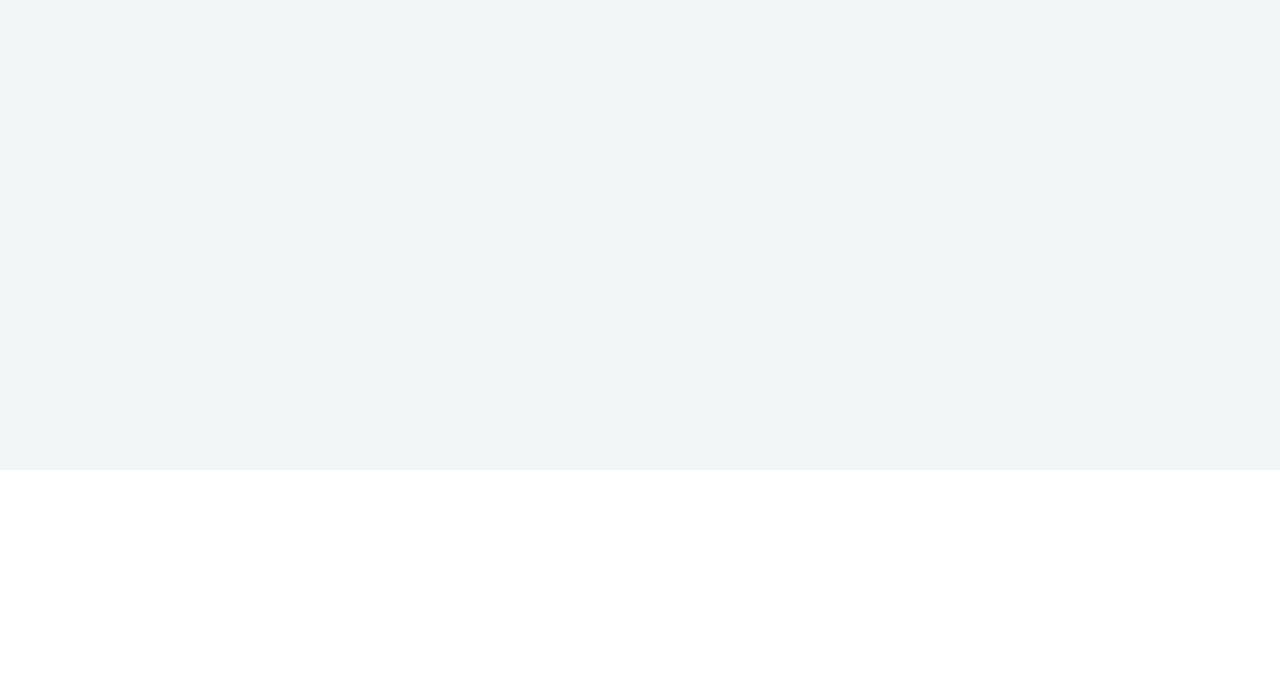
==== commit 823b151a: "Actualización final Parking Barcelona 2.0" ====
--- a/index.html
+++ b/index.html
@@ -1,6 +1,6 @@
 <!DOCTYPE html>
 
-<html data-version="5.6" lang="es">
+<html data-version="5.7" lang="es">
 <head>
 <meta charset="utf-8"/>
 <meta content="width=device-width,initial-scale=1,viewport-fit=cover" name="viewport"/>
@@ -13,8 +13,18 @@
 <link href="https://fonts.googleapis.com" rel="preconnect"/>
 <link crossorigin="" href="https://fonts.gstatic.com" rel="preconnect"/>
 <link href="https://fonts.googleapis.com/css2?family=Inter:wght@400;500;600;700&amp;family=Manrope:wght@500;600;700;800&amp;display=swap" rel="stylesheet"/>
-<link href="styles.css?v=5.6" rel="stylesheet"/>
-<link href="https://barcelona80urbanstay.com/" rel="canonical"/><meta content="Barcelona_80 Urban Stay · Guía de huéspedes" property="og:title"/><meta content="Guía digital del apartamento, recomendaciones de Vigo y servicios útiles." property="og:description"/><meta content="website" property="og:type"/><meta content="https://barcelona80urbanstay.com/" property="og:url"/></head>
+<link href="styles.css?v=5.7" rel="stylesheet"/>
+<link href="https://barcelona80urbanstay.com/" rel="canonical"/><meta content="Barcelona_80 Urban Stay · Guía de huéspedes" property="og:title"/><meta content="Guía digital del apartamento, recomendaciones de Vigo y servicios útiles." property="og:description"/><meta content="website" property="og:type"/><meta content="https://barcelona80urbanstay.com/" property="og:url"/><script>
+(function(){
+  var key='urbanstay-b80-5.7-cache-reset';
+  if(!localStorage.getItem(key)){
+    localStorage.setItem(key,'1');
+    if('serviceWorker' in navigator){navigator.serviceWorker.getRegistrations().then(function(rs){return Promise.all(rs.map(function(r){return r.unregister();}));});}
+    if('caches' in window){caches.keys().then(function(keys){return Promise.all(keys.map(function(k){return caches.delete(k);}));});}
+  }
+})();
+</script>
+</head>
 <body><noscript>Esta guía funciona mejor con JavaScript activado.</noscript>
 <div aria-label="Bienvenida" class="welcome" id="welcome">
 <img alt="Salón comedor de Barcelona 80 Urban Stay" src="assets/living.jpeg"/>
@@ -51,6 +61,17 @@
 </div>
 </div>
 <img alt="Cocina y salón del apartamento" src="assets/kitchen-living.jpeg"/>
+</section>
+<section class="parking-highlight section section--compact" id="parking-highlight" aria-label="Aparcamiento cerca del apartamento">
+  <div class="parking-highlight__inner">
+    <div class="parking-highlight__icon">P</div>
+    <div class="parking-highlight__copy">
+      <span class="eyebrow">NUEVO · SMART PARKING</span>
+      <h2>Aparca cerca sin complicaciones</h2>
+      <p>Zonas gratuitas verificadas a menos de 5 minutos, zona ORA con Telpark y Parking Independencia por Camiño do Regueiro.</p>
+    </div>
+    <a class="button button--gold" href="parking.html">Ver mapa de aparcamiento</a>
+  </div>
 </section>
 <section aria-label="Accesos principales" class="quick-grid section section--compact">
 <a class="quick-card" href="#apartamento"><span>⌂</span><strong>El apartamento</strong><small>6 habitaciones · 3 baños</small></a>
--- a/styles.css
+++ b/styles.css
@@ -10,3 +10,5 @@
 
 .quick-card--parking{border:2px solid #c99a3d;background:linear-gradient(180deg,#fffaf0,#ffffff);box-shadow:0 10px 28px rgba(201,154,61,.16)}
 .quick-card--parking span{color:#c99a3d}
+
+.parking-highlight{background:linear-gradient(135deg,#082f4f,#0f4d70);color:#fff}.parking-highlight__inner{max-width:1120px;margin:auto;display:grid;grid-template-columns:auto 1fr auto;gap:24px;align-items:center}.parking-highlight__icon{width:72px;height:72px;border-radius:22px;display:grid;place-items:center;background:#c8a46a;color:#082f4f;font:900 2rem/1 Manrope,sans-serif}.parking-highlight h2{margin:.15em 0;color:#fff;font-size:clamp(1.7rem,3vw,2.7rem)}.parking-highlight p{margin:0;color:rgba(255,255,255,.82);max-width:720px}.parking-highlight .eyebrow{color:#e7cc9f}.parking-highlight .button--gold{background:#c8a46a;color:#082f4f;border-color:#c8a46a;white-space:nowrap}@media(max-width:760px){.parking-highlight__inner{grid-template-columns:64px 1fr}.parking-highlight__icon{width:58px;height:58px;border-radius:18px}.parking-highlight .button{grid-column:1/-1;width:100%}}
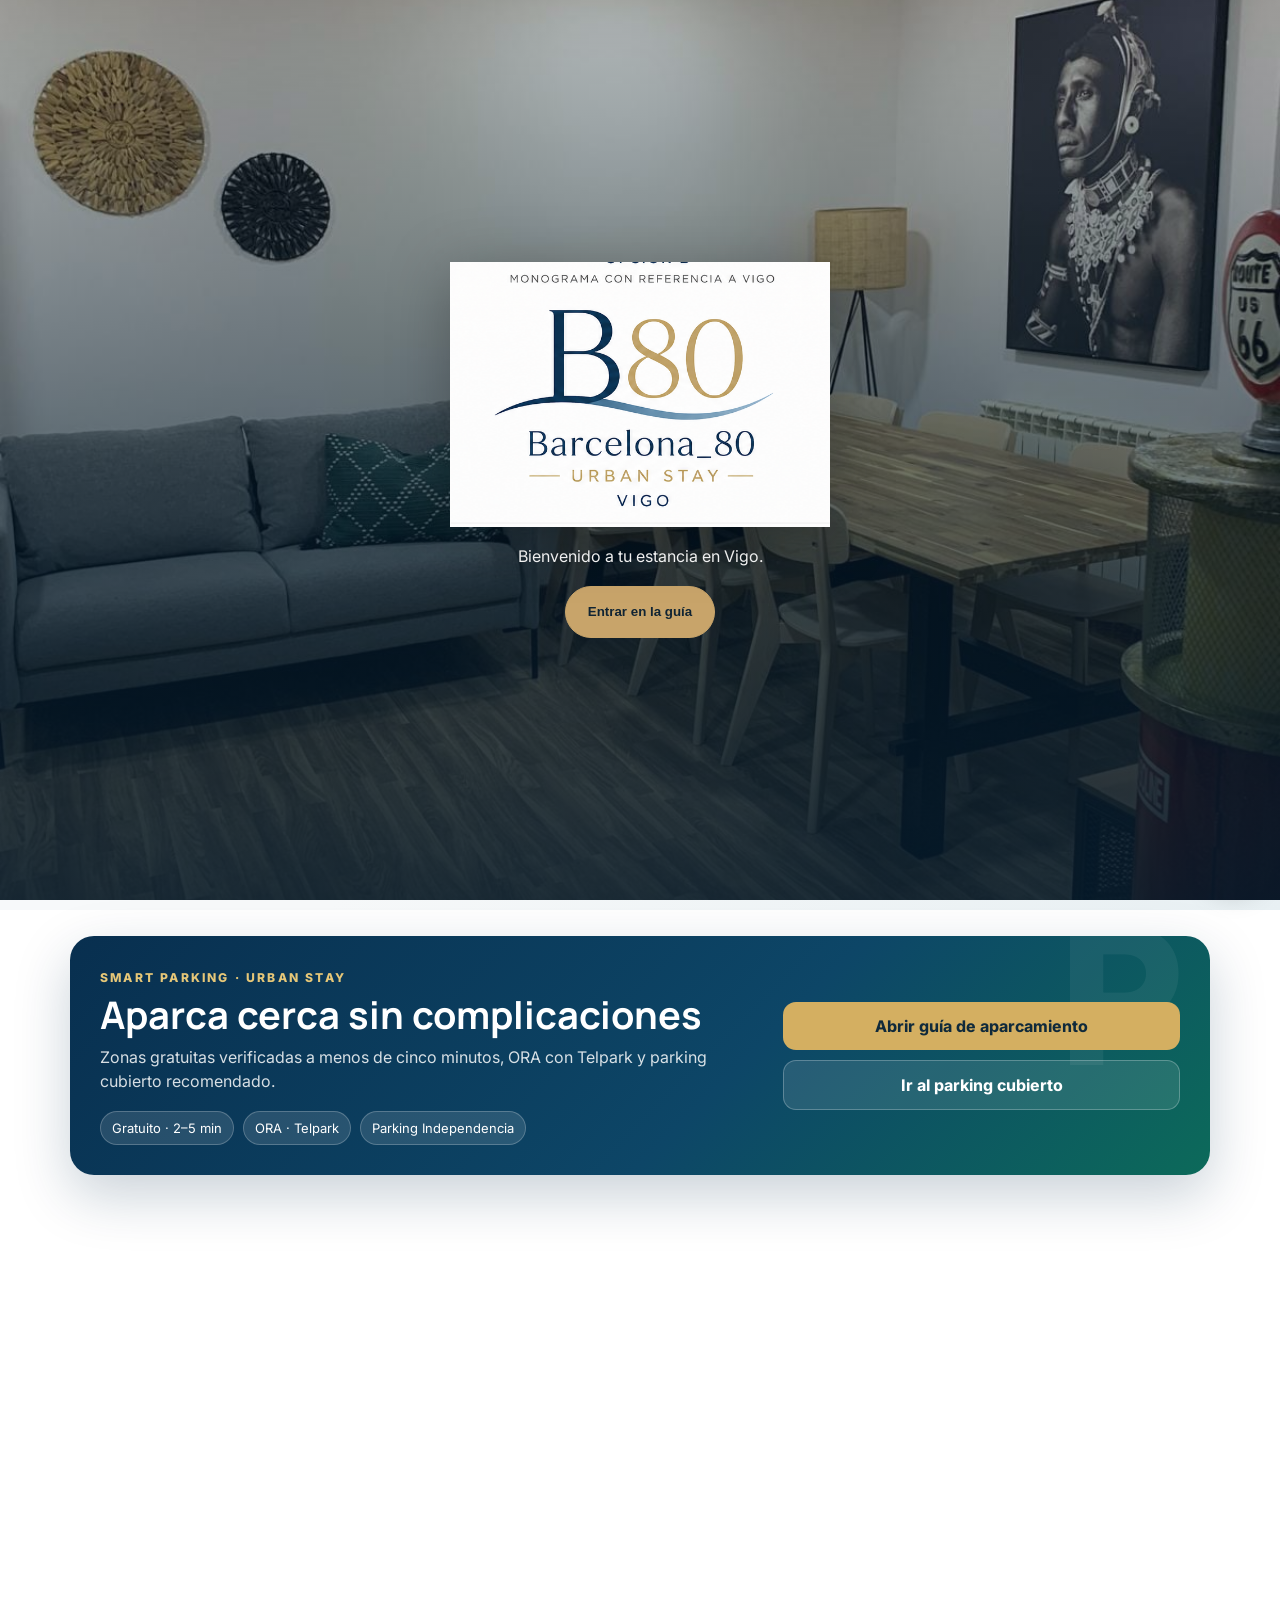
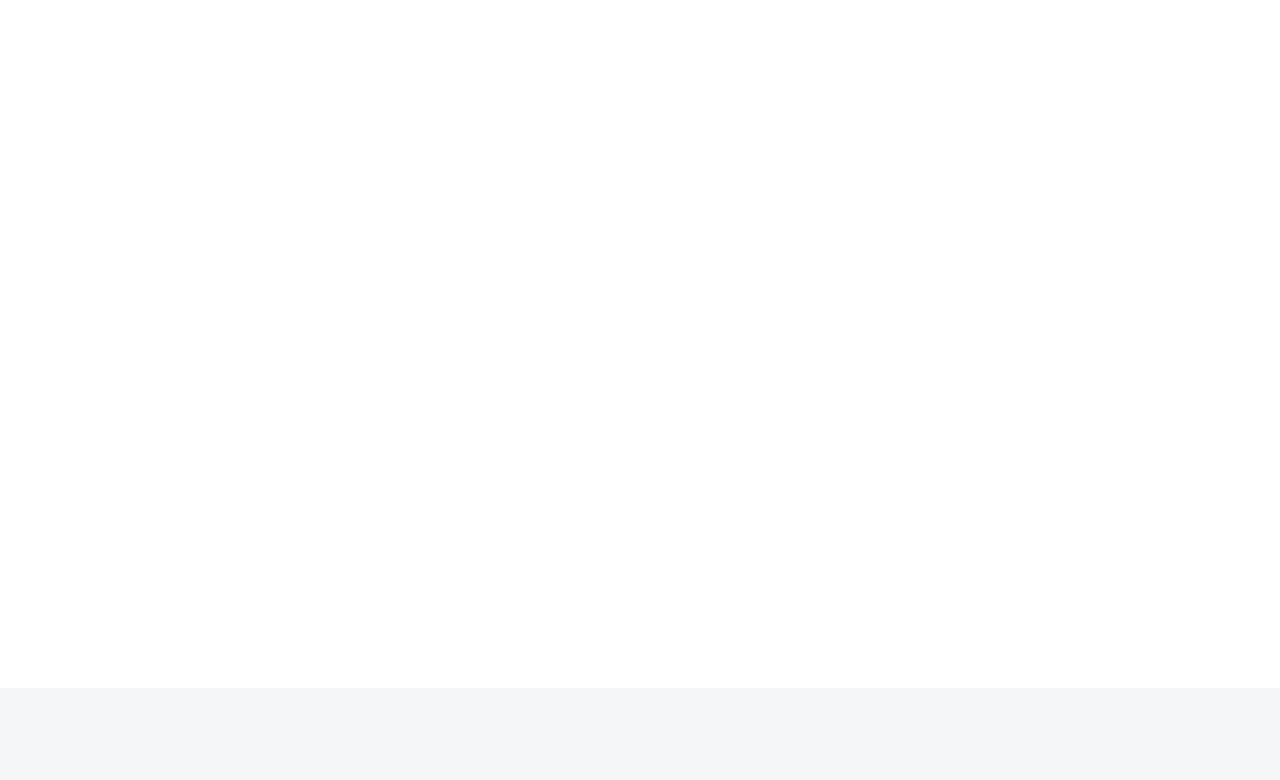
==== commit 973f1f19: "Actualización Barcelona 80 Parking 2.0" ====
--- a/index.html
+++ b/index.html
@@ -1,6 +1,6 @@
 <!DOCTYPE html>
 
-<html data-version="5.7" lang="es">
+<html data-version="6.0" lang="es">
 <head>
 <meta charset="utf-8"/>
 <meta content="width=device-width,initial-scale=1,viewport-fit=cover" name="viewport"/>
@@ -13,15 +13,14 @@
 <link href="https://fonts.googleapis.com" rel="preconnect"/>
 <link crossorigin="" href="https://fonts.gstatic.com" rel="preconnect"/>
 <link href="https://fonts.googleapis.com/css2?family=Inter:wght@400;500;600;700&amp;family=Manrope:wght@500;600;700;800&amp;display=swap" rel="stylesheet"/>
-<link href="styles.css?v=5.7" rel="stylesheet"/>
+<link href="styles.css?v=6.0" rel="stylesheet"/>
 <link href="https://barcelona80urbanstay.com/" rel="canonical"/><meta content="Barcelona_80 Urban Stay · Guía de huéspedes" property="og:title"/><meta content="Guía digital del apartamento, recomendaciones de Vigo y servicios útiles." property="og:description"/><meta content="website" property="og:type"/><meta content="https://barcelona80urbanstay.com/" property="og:url"/><script>
 (function(){
-  var key='urbanstay-b80-5.7-cache-reset';
-  if(!localStorage.getItem(key)){
-    localStorage.setItem(key,'1');
-    if('serviceWorker' in navigator){navigator.serviceWorker.getRegistrations().then(function(rs){return Promise.all(rs.map(function(r){return r.unregister();}));});}
-    if('caches' in window){caches.keys().then(function(keys){return Promise.all(keys.map(function(k){return caches.delete(k);}));});}
-  }
+  const key='urbanstay-parking-release-2026-08-01';
+  if(localStorage.getItem(key)) return;
+  localStorage.setItem(key,'1');
+  if('serviceWorker' in navigator){navigator.serviceWorker.getRegistrations().then(rs=>Promise.all(rs.map(r=>r.unregister()))).catch(()=>{});}
+  if(window.caches){caches.keys().then(keys=>Promise.all(keys.map(k=>caches.delete(k)))).catch(()=>{});}
 })();
 </script>
 </head>
@@ -62,15 +61,18 @@
 </div>
 <img alt="Cocina y salón del apartamento" src="assets/kitchen-living.jpeg"/>
 </section>
-<section class="parking-highlight section section--compact" id="parking-highlight" aria-label="Aparcamiento cerca del apartamento">
-  <div class="parking-highlight__inner">
-    <div class="parking-highlight__icon">P</div>
-    <div class="parking-highlight__copy">
-      <span class="eyebrow">NUEVO · SMART PARKING</span>
+<section class="parking-feature" id="aparcamiento">
+  <div class="parking-feature__inner">
+    <div class="parking-feature__copy">
+      <span class="eyebrow">SMART PARKING · URBAN STAY</span>
       <h2>Aparca cerca sin complicaciones</h2>
-      <p>Zonas gratuitas verificadas a menos de 5 minutos, zona ORA con Telpark y Parking Independencia por Camiño do Regueiro.</p>
+      <p>Zonas gratuitas verificadas a menos de cinco minutos, ORA con Telpark y parking cubierto recomendado.</p>
+      <div class="parking-feature__badges"><span>Gratuito · 2–5 min</span><span>ORA · Telpark</span><span>Parking Independencia</span></div>
     </div>
-    <a class="button button--gold" href="parking.html">Ver mapa de aparcamiento</a>
+    <div class="parking-feature__actions">
+      <a class="primary" href="parking.html">Abrir guía de aparcamiento</a>
+      <a class="secondary" href="https://www.google.com/maps/search/?api=1&query=Parking+Independencia+Cami%C3%B1o+do+Regueiro+Vigo" target="_blank" rel="noopener">Ir al parking cubierto</a>
+    </div>
   </div>
 </section>
 <section aria-label="Accesos principales" class="quick-grid section section--compact">
--- a/styles.css
+++ b/styles.css
@@ -11,4 +11,7 @@
 .quick-card--parking{border:2px solid #c99a3d;background:linear-gradient(180deg,#fffaf0,#ffffff);box-shadow:0 10px 28px rgba(201,154,61,.16)}
 .quick-card--parking span{color:#c99a3d}
 
-.parking-highlight{background:linear-gradient(135deg,#082f4f,#0f4d70);color:#fff}.parking-highlight__inner{max-width:1120px;margin:auto;display:grid;grid-template-columns:auto 1fr auto;gap:24px;align-items:center}.parking-highlight__icon{width:72px;height:72px;border-radius:22px;display:grid;place-items:center;background:#c8a46a;color:#082f4f;font:900 2rem/1 Manrope,sans-serif}.parking-highlight h2{margin:.15em 0;color:#fff;font-size:clamp(1.7rem,3vw,2.7rem)}.parking-highlight p{margin:0;color:rgba(255,255,255,.82);max-width:720px}.parking-highlight .eyebrow{color:#e7cc9f}.parking-highlight .button--gold{background:#c8a46a;color:#082f4f;border-color:#c8a46a;white-space:nowrap}@media(max-width:760px){.parking-highlight__inner{grid-template-columns:64px 1fr}.parking-highlight__icon{width:58px;height:58px;border-radius:18px}.parking-highlight .button{grid-column:1/-1;width:100%}}
+
+/* Urban Stay Smart Parking - prominent integrated module */
+.parking-feature{margin:26px auto;max-width:1180px;padding:0 20px}.parking-feature__inner{display:grid;grid-template-columns:1.25fr .75fr;gap:22px;align-items:center;background:linear-gradient(135deg,#082f4f 0%,#0d4667 58%,#0c6a5a 100%);color:#fff;border-radius:24px;padding:30px;box-shadow:0 20px 55px rgba(8,47,79,.22);overflow:hidden;position:relative}.parking-feature__inner:after{content:'P';position:absolute;right:28px;top:-35px;font-size:190px;font-weight:800;color:rgba(255,255,255,.06);line-height:1}.parking-feature__copy,.parking-feature__actions{position:relative;z-index:1}.parking-feature__copy .eyebrow{color:#e6c778}.parking-feature__copy h2{font-size:clamp(25px,3vw,38px);margin:8px 0 10px}.parking-feature__copy p{margin:0;color:rgba(255,255,255,.84);line-height:1.55}.parking-feature__badges{display:flex;gap:9px;flex-wrap:wrap;margin-top:17px}.parking-feature__badges span{background:rgba(255,255,255,.12);border:1px solid rgba(255,255,255,.22);padding:8px 11px;border-radius:999px;font-size:13px}.parking-feature__actions{display:flex;flex-direction:column;gap:10px}.parking-feature__actions a{display:flex;justify-content:center;align-items:center;text-decoration:none;padding:14px 17px;border-radius:13px;font-weight:750}.parking-feature__actions .primary{background:#d4af61;color:#102a3b}.parking-feature__actions .secondary{background:rgba(255,255,255,.11);color:#fff;border:1px solid rgba(255,255,255,.25)}
+@media(max-width:760px){.parking-feature{padding:0 14px}.parking-feature__inner{grid-template-columns:1fr;padding:24px 20px;border-radius:19px}.parking-feature__actions{flex-direction:row;flex-wrap:wrap}.parking-feature__actions a{flex:1 1 150px}.parking-feature__inner:after{font-size:130px;right:8px}}
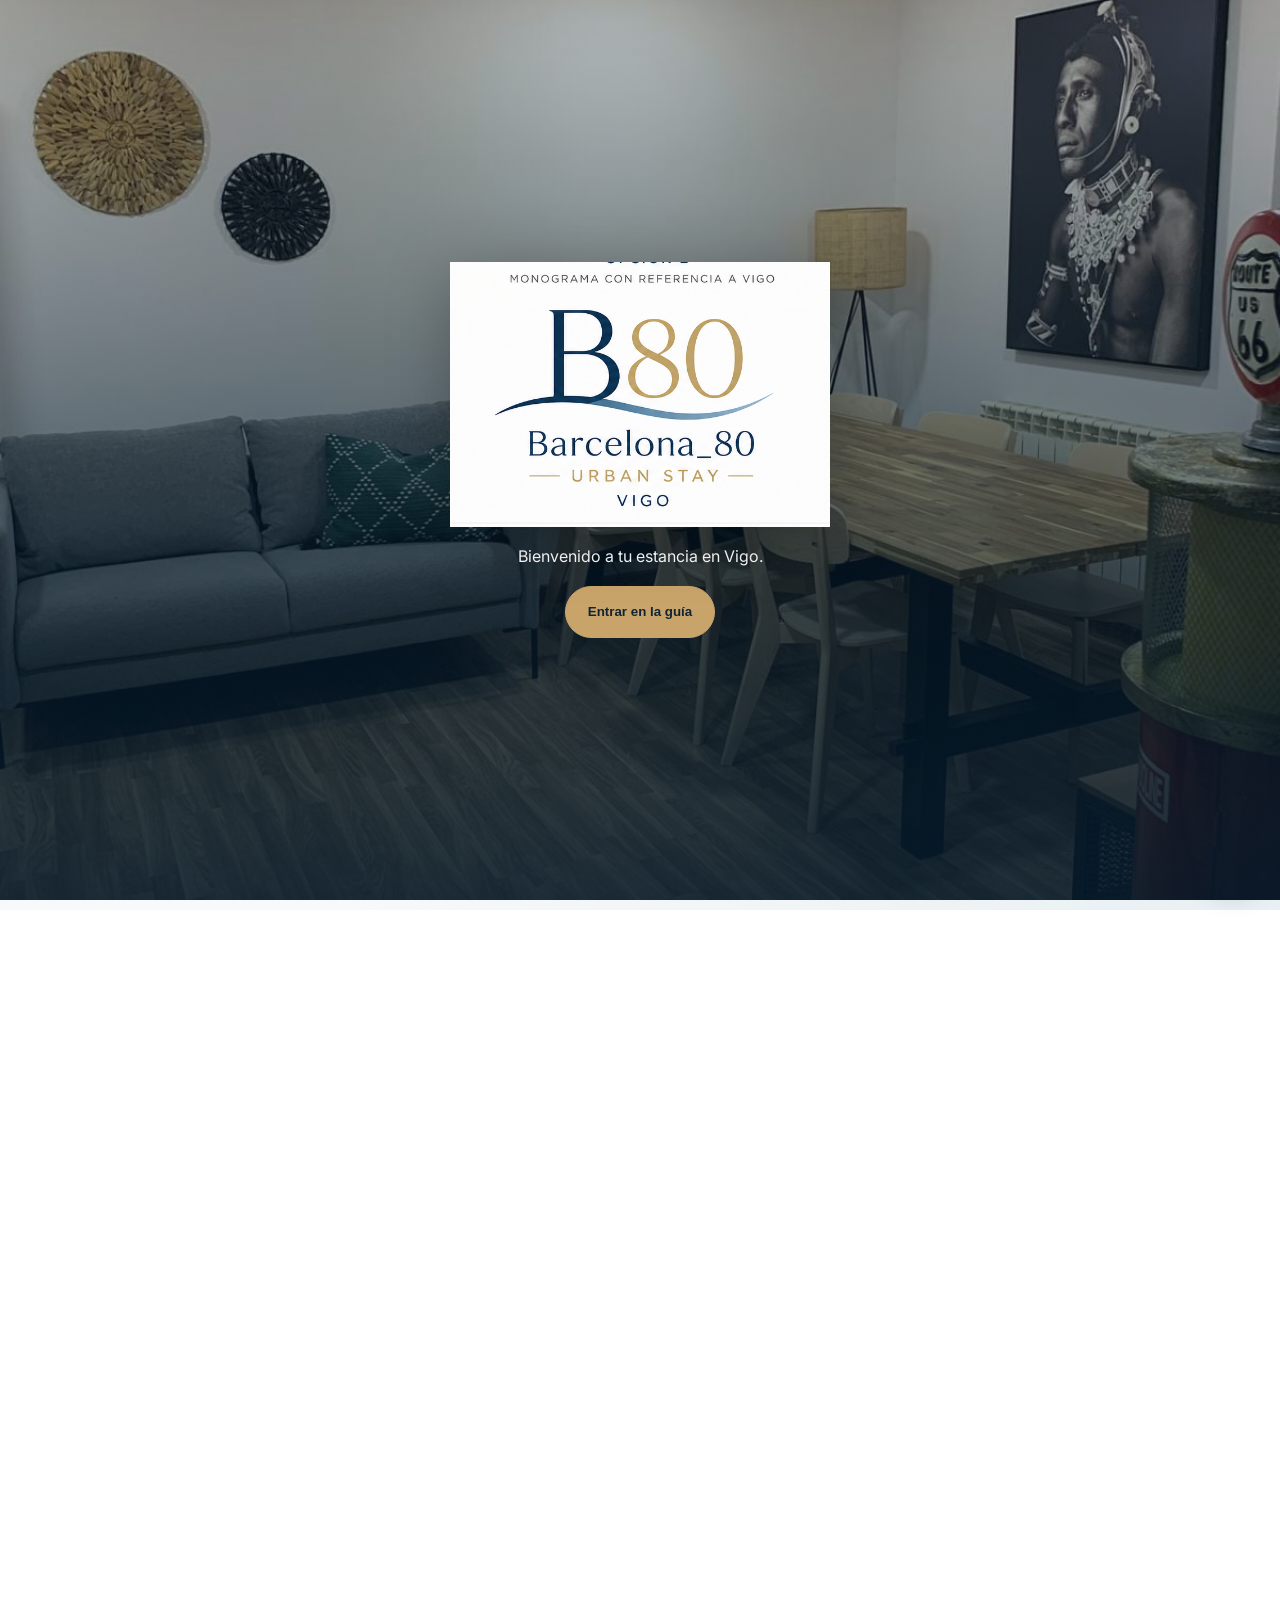
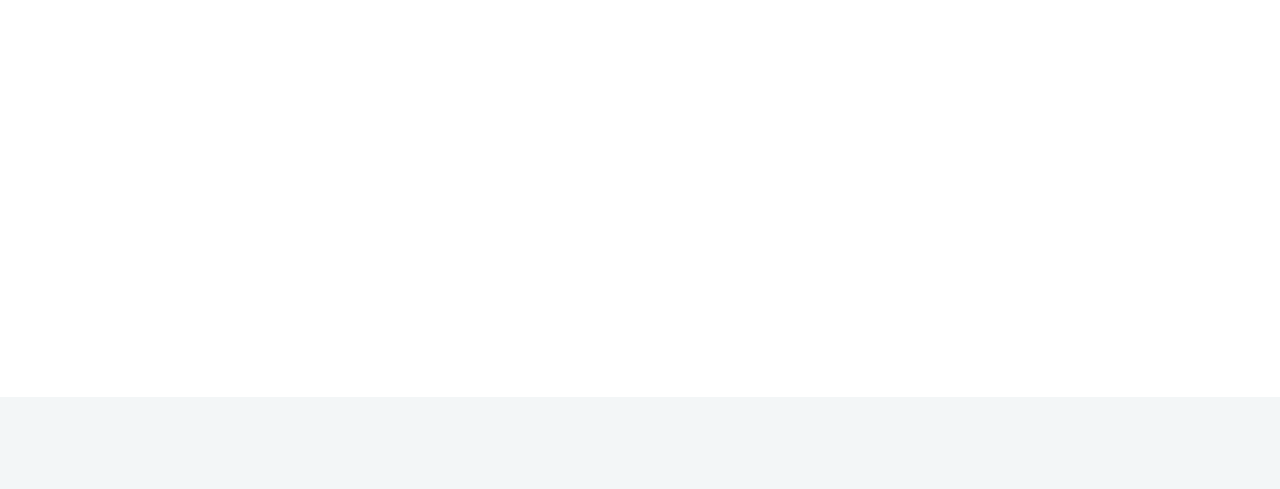
==== commit 0412779a: "Última actualización Barcelona parking 2.0" ====
--- a/index.html
+++ b/index.html
@@ -1,6 +1,6 @@
 <!DOCTYPE html>
 
-<html data-version="6.0" lang="es">
+<html data-version="5.6" lang="es">
 <head>
 <meta charset="utf-8"/>
 <meta content="width=device-width,initial-scale=1,viewport-fit=cover" name="viewport"/>
@@ -13,17 +13,8 @@
 <link href="https://fonts.googleapis.com" rel="preconnect"/>
 <link crossorigin="" href="https://fonts.gstatic.com" rel="preconnect"/>
 <link href="https://fonts.googleapis.com/css2?family=Inter:wght@400;500;600;700&amp;family=Manrope:wght@500;600;700;800&amp;display=swap" rel="stylesheet"/>
-<link href="styles.css?v=6.0" rel="stylesheet"/>
-<link href="https://barcelona80urbanstay.com/" rel="canonical"/><meta content="Barcelona_80 Urban Stay · Guía de huéspedes" property="og:title"/><meta content="Guía digital del apartamento, recomendaciones de Vigo y servicios útiles." property="og:description"/><meta content="website" property="og:type"/><meta content="https://barcelona80urbanstay.com/" property="og:url"/><script>
-(function(){
-  const key='urbanstay-parking-release-2026-08-01';
-  if(localStorage.getItem(key)) return;
-  localStorage.setItem(key,'1');
-  if('serviceWorker' in navigator){navigator.serviceWorker.getRegistrations().then(rs=>Promise.all(rs.map(r=>r.unregister()))).catch(()=>{});}
-  if(window.caches){caches.keys().then(keys=>Promise.all(keys.map(k=>caches.delete(k)))).catch(()=>{});}
-})();
-</script>
-</head>
+<link href="styles.css?v=5.6" rel="stylesheet"/>
+<link href="https://barcelona80urbanstay.com/" rel="canonical"/><meta content="Barcelona_80 Urban Stay · Guía de huéspedes" property="og:title"/><meta content="Guía digital del apartamento, recomendaciones de Vigo y servicios útiles." property="og:description"/><meta content="website" property="og:type"/><meta content="https://barcelona80urbanstay.com/" property="og:url"/></head>
 <body><noscript>Esta guía funciona mejor con JavaScript activado.</noscript>
 <div aria-label="Bienvenida" class="welcome" id="welcome">
 <img alt="Salón comedor de Barcelona 80 Urban Stay" src="assets/living.jpeg"/>
@@ -60,20 +51,6 @@
 </div>
 </div>
 <img alt="Cocina y salón del apartamento" src="assets/kitchen-living.jpeg"/>
-</section>
-<section class="parking-feature" id="aparcamiento">
-  <div class="parking-feature__inner">
-    <div class="parking-feature__copy">
-      <span class="eyebrow">SMART PARKING · URBAN STAY</span>
-      <h2>Aparca cerca sin complicaciones</h2>
-      <p>Zonas gratuitas verificadas a menos de cinco minutos, ORA con Telpark y parking cubierto recomendado.</p>
-      <div class="parking-feature__badges"><span>Gratuito · 2–5 min</span><span>ORA · Telpark</span><span>Parking Independencia</span></div>
-    </div>
-    <div class="parking-feature__actions">
-      <a class="primary" href="parking.html">Abrir guía de aparcamiento</a>
-      <a class="secondary" href="https://www.google.com/maps/search/?api=1&query=Parking+Independencia+Cami%C3%B1o+do+Regueiro+Vigo" target="_blank" rel="noopener">Ir al parking cubierto</a>
-    </div>
-  </div>
 </section>
 <section aria-label="Accesos principales" class="quick-grid section section--compact">
 <a class="quick-card" href="#apartamento"><span>⌂</span><strong>El apartamento</strong><small>6 habitaciones · 3 baños</small></a>
--- a/styles.css
+++ b/styles.css
@@ -10,8 +10,3 @@
 
 .quick-card--parking{border:2px solid #c99a3d;background:linear-gradient(180deg,#fffaf0,#ffffff);box-shadow:0 10px 28px rgba(201,154,61,.16)}
 .quick-card--parking span{color:#c99a3d}
-
-
-/* Urban Stay Smart Parking - prominent integrated module */
-.parking-feature{margin:26px auto;max-width:1180px;padding:0 20px}.parking-feature__inner{display:grid;grid-template-columns:1.25fr .75fr;gap:22px;align-items:center;background:linear-gradient(135deg,#082f4f 0%,#0d4667 58%,#0c6a5a 100%);color:#fff;border-radius:24px;padding:30px;box-shadow:0 20px 55px rgba(8,47,79,.22);overflow:hidden;position:relative}.parking-feature__inner:after{content:'P';position:absolute;right:28px;top:-35px;font-size:190px;font-weight:800;color:rgba(255,255,255,.06);line-height:1}.parking-feature__copy,.parking-feature__actions{position:relative;z-index:1}.parking-feature__copy .eyebrow{color:#e6c778}.parking-feature__copy h2{font-size:clamp(25px,3vw,38px);margin:8px 0 10px}.parking-feature__copy p{margin:0;color:rgba(255,255,255,.84);line-height:1.55}.parking-feature__badges{display:flex;gap:9px;flex-wrap:wrap;margin-top:17px}.parking-feature__badges span{background:rgba(255,255,255,.12);border:1px solid rgba(255,255,255,.22);padding:8px 11px;border-radius:999px;font-size:13px}.parking-feature__actions{display:flex;flex-direction:column;gap:10px}.parking-feature__actions a{display:flex;justify-content:center;align-items:center;text-decoration:none;padding:14px 17px;border-radius:13px;font-weight:750}.parking-feature__actions .primary{background:#d4af61;color:#102a3b}.parking-feature__actions .secondary{background:rgba(255,255,255,.11);color:#fff;border:1px solid rgba(255,255,255,.25)}
-@media(max-width:760px){.parking-feature{padding:0 14px}.parking-feature__inner{grid-template-columns:1fr;padding:24px 20px;border-radius:19px}.parking-feature__actions{flex-direction:row;flex-wrap:wrap}.parking-feature__actions a{flex:1 1 150px}.parking-feature__inner:after{font-size:130px;right:8px}}
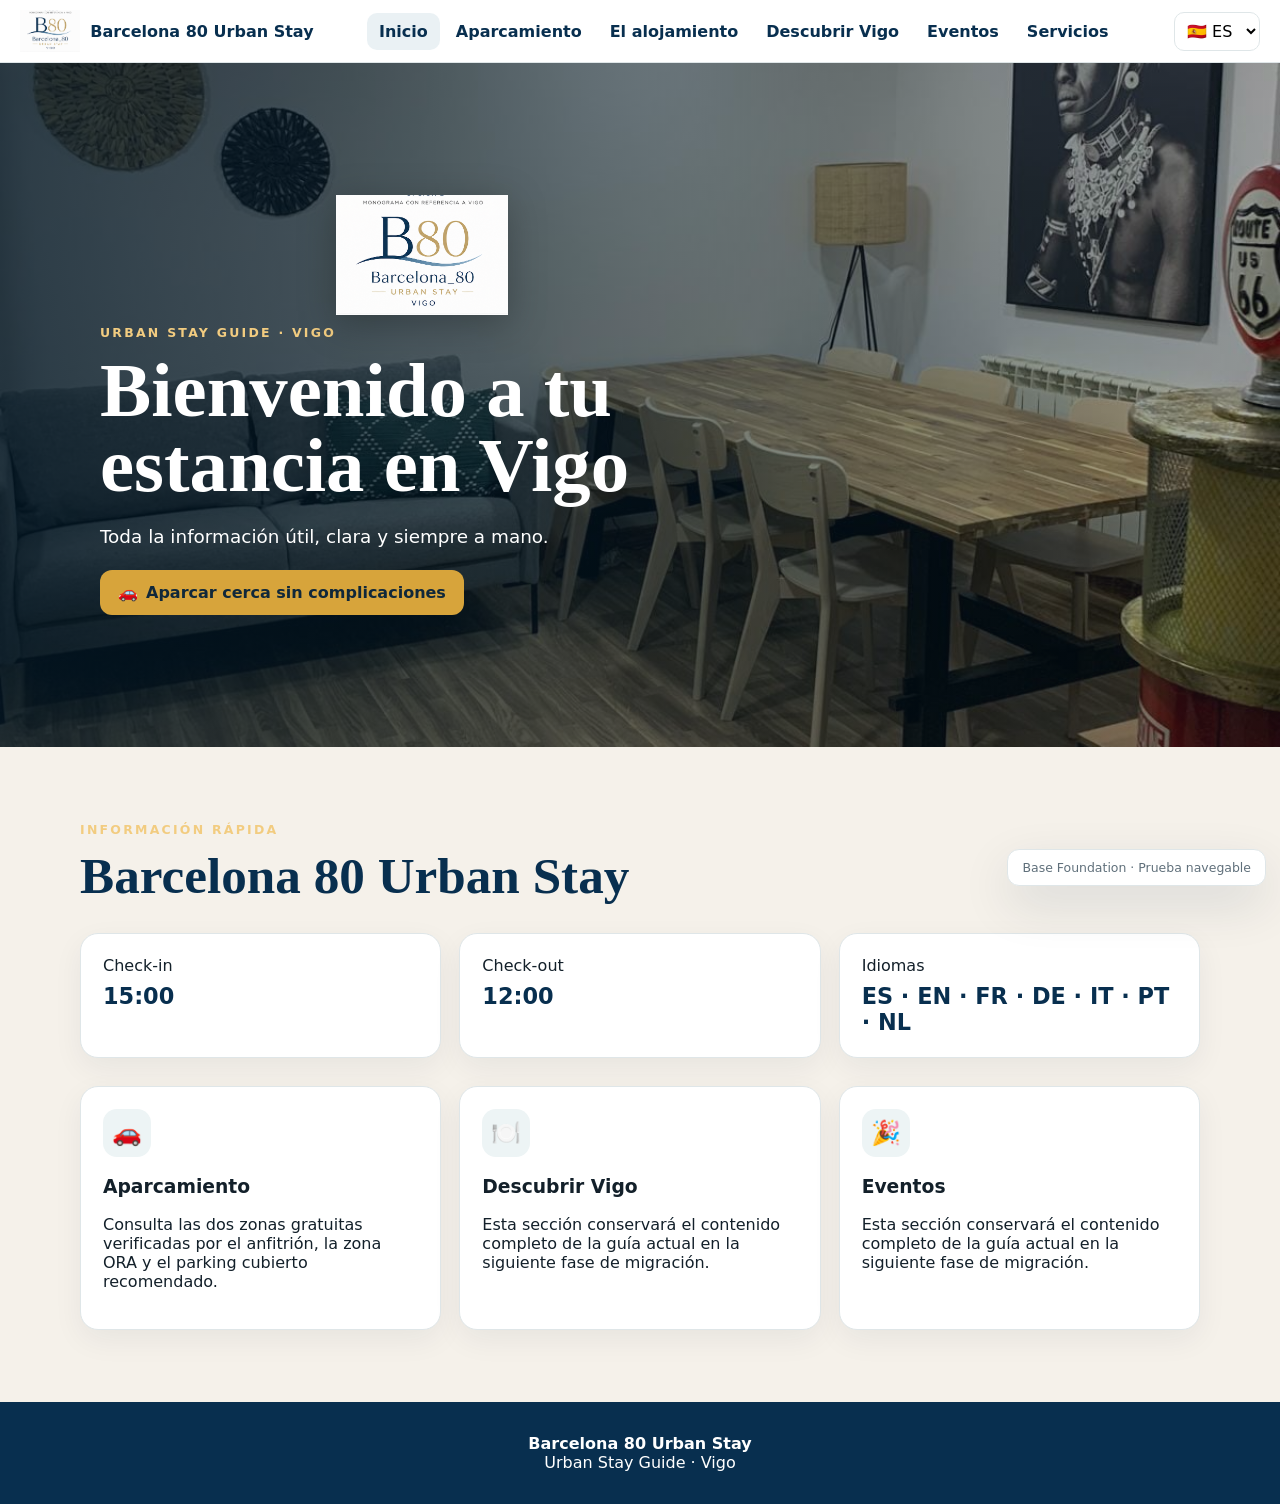
==== commit a6ce50ec: "Barcelona_80_Urban_Stay_FOUNDATION_1.1_CALLES_DEMO" ====
--- a/index.html
+++ b/index.html
@@ -1,163 +1,29 @@
-<!DOCTYPE html>
-
-<html data-version="5.6" lang="es">
-<head>
-<meta charset="utf-8"/>
-<meta content="width=device-width,initial-scale=1,viewport-fit=cover" name="viewport"/>
-<meta content="#082f4f" name="theme-color"/>
-<meta content="Guía digital para huéspedes de Barcelona_80_Urban_Stay, Vigo." name="description"/>
-<link href="manifest.webmanifest" rel="manifest"/>
-<link href="assets/logo-b80-mark.png" rel="icon"/>
-<link href="assets/logo-b80-mark.png" rel="apple-touch-icon"/>
-<title>B80 · Barcelona_80 Urban Stay · Vigo</title>
-<link href="https://fonts.googleapis.com" rel="preconnect"/>
-<link crossorigin="" href="https://fonts.gstatic.com" rel="preconnect"/>
-<link href="https://fonts.googleapis.com/css2?family=Inter:wght@400;500;600;700&amp;family=Manrope:wght@500;600;700;800&amp;display=swap" rel="stylesheet"/>
-<link href="styles.css?v=5.6" rel="stylesheet"/>
-<link href="https://barcelona80urbanstay.com/" rel="canonical"/><meta content="Barcelona_80 Urban Stay · Guía de huéspedes" property="og:title"/><meta content="Guía digital del apartamento, recomendaciones de Vigo y servicios útiles." property="og:description"/><meta content="website" property="og:type"/><meta content="https://barcelona80urbanstay.com/" property="og:url"/></head>
-<body><noscript>Esta guía funciona mejor con JavaScript activado.</noscript>
-<div aria-label="Bienvenida" class="welcome" id="welcome">
-<img alt="Salón comedor de Barcelona 80 Urban Stay" src="assets/living.jpeg"/>
-<div class="welcome__shade"></div>
-<div class="welcome__content">
-<img alt="B80 Barcelona 80 Urban Stay Vigo" class="welcome__logo" src="assets/logo-b80.png"/>
-<p>Bienvenido a tu estancia en Vigo.</p>
-<button class="button button--gold" id="enterBtn">Entrar en la guía</button>
-</div>
-</div>
-<header class="topbar">
-<button aria-expanded="false" aria-label="Abrir menú" class="icon-button" id="menuBtn">☰</button>
-<a class="brand" href="#inicio"><img alt="B80" decoding="async" loading="lazy" src="assets/logo-b80-mark.png"/></a><div class="language-switcher"><select aria-label="Idioma" id="languageSelect"><option value="es">🇪🇸 ES</option><option value="en">🇬🇧 EN</option><option value="fr">🇫🇷 FR</option><option value="pt">🇵🇹 PT</option><option value="de">🇩🇪 DE</option><option value="it">🇮🇹 IT</option></select></div>
-<a aria-label="Cómo llegar" class="icon-button" href="https://www.google.com/maps/dir/?api=1&amp;destination=Calle+Barcelona+80%2C+36205+Vigo" rel="noopener" target="_blank">⌖</a>
-</header>
-<aside aria-hidden="true" class="drawer" id="drawer">
-<button aria-label="Cerrar menú" class="drawer__close" id="closeMenu">×</button>
-<nav>
-<a href="#inicio">Inicio</a><a href="#wifi">WiFi</a><a href="#apartamento">El apartamento</a><a href="#vigo">Descubre Vigo</a>
-<a href="#restaurantes">Restaurantes</a><a href="#agenda">Fiestas y eventos</a><a href="parking.html">Aparcamiento</a><a href="#servicios">Servicios cercanos</a><a href="#checkout">Check-out</a><a href="#experiencia">Tu experiencia</a>
-</nav>
-</aside>
-<div class="scrim" id="scrim"></div>
+<!doctype html><html lang="es"><head><meta charset="utf-8"><meta name="viewport" content="width=device-width,initial-scale=1,viewport-fit=cover"><meta name="theme-color" content="#06283f"><meta name="description" content="Urban Stay Guide · Vigo"><link rel="manifest" href="manifest.webmanifest"><link rel="stylesheet" href="styles.css"><title>Urban Stay Guide</title></head><body>
+<header class="topbar"><button class="btn outline mobile-menu" id="menuBtn">☰</button><a href="#" class="brand" data-route="home"><img class="property-logo" alt="Logo"><span class="property-name"></span></a><nav><a href="#" data-route="home" data-i18n="nav_home"></a><a href="#parking" data-route="parking" data-i18n="nav_parking"></a><a href="#homeinfo" data-route="homeinfo" data-i18n="nav_homeinfo"></a><a href="#discover" data-route="discover" data-i18n="nav_discover"></a><a href="#events" data-route="events" data-i18n="nav_events"></a><a href="#services" data-route="services" data-i18n="nav_services"></a></nav><select id="languageSelect" class="language" aria-label="Idioma"><option value="es">🇪🇸 ES</option><option value="en">🇬🇧 EN</option><option value="fr">🇫🇷 FR</option><option value="de">🇩🇪 DE</option><option value="it">🇮🇹 IT</option><option value="pt">🇵🇹 PT</option><option value="nl">🇳🇱 NL</option></select></header>
+<div class="drawer hidden" id="drawer"><a href="#" data-route="home" data-i18n="nav_home"></a><a href="#parking" data-route="parking" data-i18n="nav_parking"></a><a href="#homeinfo" data-route="homeinfo" data-i18n="nav_homeinfo"></a><a href="#discover" data-route="discover" data-i18n="nav_discover"></a><a href="#events" data-route="events" data-i18n="nav_events"></a><a href="#services" data-route="services" data-i18n="nav_services"></a><a href="#checkout" data-route="checkout" data-i18n="nav_checkout"></a></div>
 <main>
-<section class="hero section" id="inicio">
-<div class="hero__copy">
-<span class="eyebrow">VIGO · GALICIA</span>
-<h1>Todo lo que necesitas para disfrutar tu estancia.</h1>
-<p>Tu apartamento, recomendaciones locales y ayuda práctica, siempre a un toque.</p>
-<div class="hero__actions">
-<a class="button" href="#apartamento">Explorar la guía</a>
-<a class="button button--outline" href="parking.html">Ver aparcamiento</a>
-<a class="button button--outline" href="https://wa.me/34695709630" rel="noopener" target="_blank">WhatsApp</a>
-</div>
-</div>
-<img alt="Cocina y salón del apartamento" src="assets/kitchen-living.jpeg"/>
-</section>
-<section aria-label="Accesos principales" class="quick-grid section section--compact">
-<a class="quick-card" href="#apartamento"><span>⌂</span><strong>El apartamento</strong><small>6 habitaciones · 3 baños</small></a>
-<a class="quick-card" href="#vigo"><span>⌖</span><strong>Descubre Vigo</strong><small>Lugares imprescindibles</small></a>
-<a class="quick-card" href="#restaurantes"><span>◇</span><strong>Restaurantes</strong><small>Selección local</small></a>
-<a class="quick-card quick-card--parking" href="parking.html"><span>Ⓟ</span><strong>Aparcamiento</strong><small>Gratis, ORA y parking cubierto</small></a>
-<a class="quick-card" href="#servicios"><span>＋</span><strong>Servicios</strong><small>Todo lo más cercano</small></a>
-<a class="quick-card" href="#agenda"><span>♫</span><strong>Fiestas y eventos</strong><small>Agenda destacada de Vigo</small></a></section>
-<section class="section" id="apartamento">
-<div class="section-heading"><span class="eyebrow">TU ALOJAMIENTO</span><h2>Barcelona_80_Urban_Stay</h2><p>Calle Barcelona 80 · 36205 Vigo. Un alojamiento amplio, moderno y pensado para grupos.</p></div>
-<div class="facts"><div><strong>6</strong><span>habitaciones</span></div><div><strong>3</strong><span>baños</span></div><div><strong>15:00</strong><span>check-in</span></div><div><strong>12:00</strong><span>check-out</span></div></div>
-<div class="action-row">
-<a class="button" href="https://www.google.com/maps/dir/?api=1&amp;destination=Calle+Barcelona+80%2C+36205+Vigo" rel="noopener" target="_blank">Cómo llegar</a>
-<a class="button button--outline" href="tel:+34695709630">Llamar</a>
-<a class="button button--outline" href="https://wa.me/34695709630" rel="noopener" target="_blank">WhatsApp</a>
-</div>
-<h3 class="subheading">Habitaciones</h3>
-<p class="muted center">5 camas de 140 × 200 cm y 1 cama individual de 90 × 200 cm.</p>
-<div class="gallery gallery--rooms">
-<article class="photo-card"><img alt="Habitación 1" decoding="async" loading="lazy" src="assets/room-green.jpeg"/><div><strong>Habitación 1</strong><span>Cama 140 × 200</span></div></article>
-<article class="photo-card"><img alt="Habitación 2" decoding="async" loading="lazy" src="assets/room-neutral.jpeg"/><div><strong>Habitación 2</strong><span>Cama 140 × 200</span></div></article>
-<article class="photo-card"><img alt="Habitación 3" decoding="async" loading="lazy" src="assets/room-check.jpeg"/><div><strong>Habitación 3</strong><span>Cama 140 × 200</span></div></article>
-<article class="photo-card"><img alt="Habitación 4" decoding="async" loading="lazy" src="assets/room-grey.jpeg"/><div><strong>Habitación 4</strong><span>Cama 140 × 200</span></div></article>
-<article class="photo-card"><img alt="Habitación 5" decoding="async" loading="lazy" src="assets/room-six.jpeg"/><div><strong>Habitación 5</strong><span>Cama 140 × 200</span></div></article>
-<article class="photo-card"><img alt="Habitación 6" decoding="async" loading="lazy" src="assets/room-single.jpeg"/><div><strong>Habitación 6</strong><span>Cama 90 × 200</span></div></article>
-</div>
-<h3 class="subheading">Baños</h3>
-<div class="gallery gallery--baths">
-<article class="photo-card"><img alt="Baño 1" decoding="async" loading="lazy" src="assets/bath-blue.jpeg"/><div><strong>Baño 1</strong><span>Ducha</span></div></article>
-<article class="photo-card"><img alt="Baño 2" decoding="async" loading="lazy" src="assets/bath-green.jpeg"/><div><strong>Baño 2</strong><span>Ducha</span></div></article>
-<article class="photo-card"><img alt="Baño 3" decoding="async" loading="lazy" src="assets/bath-grey.jpeg"/><div><strong>Baño 3</strong><span>Ducha</span></div></article>
-</div>
-<div class="split-feature"><img alt="Cocina equipada" decoding="async" loading="lazy" src="assets/kitchen.jpeg"/><div><span class="eyebrow">COCINA Y SALÓN</span><h3>Todo lo necesario para compartir.</h3><ul class="checklist"><li>Horno y microondas</li><li>Cafetera</li><li>Lavadora</li><li>Frigorífico</li><li>Menaje</li><li>Comedor amplio</li></ul></div></div>
-<div class="info-panels">
-<article class="info-panel wifi-panel" id="wifi"><div class="wifi-panel__copy"><span aria-hidden="true" class="panel-icon">◉</span><span class="eyebrow">CONEXIÓN</span><h3>WiFi del apartamento</h3><dl class="wifi-data"><div><dt>Red</dt><dd id="wifiName">MOVISTAR_PLUS_F4E0</dd></div><div><dt>Contraseña</dt><dd id="wifiPassword">cSJ4VoAbgUp7BLnormjo</dd></div></dl><div class="wifi-actions"><button class="button button--small" id="copyWifi" type="button">Copiar contraseña</button><a class="button button--small button--outline" href="assets/wifi-qr.png" target="_blank">Abrir QR</a></div><p class="wifi-note">También puedes escanear el código QR del marco situado en el apartamento.</p></div><img alt="Código QR para conectarse al WiFi MOVISTAR PLUS F4E0" class="wifi-qr" decoding="async" height="230" loading="lazy" src="assets/wifi-qr.png" width="230"/></article>
-<article class="info-panel"><span class="panel-icon">♡</span><h3>Normas de la casa</h3><p>No fumar · No se admiten mascotas · Respeta el descanso de los vecinos · Cuida el apartamento.</p></article>
-</div>
-</section>
-<section class="section section--tint" id="vigo">
-<div class="section-heading"><span class="eyebrow">NUESTRA CIUDAD</span><h2>Descubre Vigo</h2><p>Mar, gastronomía, barrios con historia y rincones para disfrutar sin prisas.</p></div>
-<div class="destination-grid">
-<a href="https://www.google.com/maps/dir/?api=1&amp;origin=Calle+Barcelona+80%2C+36205+Vigo&amp;destination=Casco+Vello%2C+Vigo" rel="noopener" target="_blank"><strong>Casco Vello</strong><span>Paseo histórico y ambiente local</span><em>Ver ruta</em></a>
-<a href="https://www.google.com/maps/dir/?api=1&amp;origin=Calle+Barcelona+80%2C+36205+Vigo&amp;destination=Monte+do+Castro%2C+Vigo" rel="noopener" target="_blank"><strong>Monte do Castro</strong><span>Vistas privilegiadas de la ría</span><em>Ver ruta</em></a>
-<a href="https://www.google.com/maps/dir/?api=1&amp;origin=Calle+Barcelona+80%2C+36205+Vigo&amp;destination=Playa+de+Samil%2C+Vigo" rel="noopener" target="_blank"><strong>Playa de Samil</strong><span>Atlántico, paseo y puestas de sol</span><em>Ver ruta</em></a>
-<a href="https://www.google.com/maps/dir/?api=1&amp;origin=Calle+Barcelona+80%2C+36205+Vigo&amp;destination=Bouzas%2C+Vigo" rel="noopener" target="_blank"><strong>Bouzas</strong><span>Atardecer y esencia marinera</span><em>Ver ruta</em></a>
-<a href="https://www.google.com/maps/search/?api=1&amp;query=Casa+Hermo+Vigo" rel="noopener" target="_blank"><strong>Casa Hermo</strong><span>Productos gallegos</span><em>Abrir mapa</em></a>
-<a href="https://www.google.com/maps/search/?api=1&amp;query=Casa+Samaniego+Vigo" rel="noopener" target="_blank"><strong>Casa Samaniego</strong><span>Vinos y productos gourmet</span><em>Abrir mapa</em></a>
-</div>
-</section>
-<section class="section" id="restaurantes">
-<div class="section-heading"><span class="eyebrow">SELECCIÓN DEL ANFITRIÓN</span><h2>Restaurantes</h2><p>Opciones para distintos gustos, presupuestos y momentos.</p></div>
-<div class="restaurant-list">
-<a href="https://www.google.com/maps/dir/?api=1&amp;origin=Calle+Barcelona+80%2C+36205+Vigo&amp;destination=Casa+Marco%2C+Vigo" rel="noopener" target="_blank"><strong>Casa Marco</strong><span>Cocina de producto</span><em>Ruta</em></a>
-<a href="https://www.google.com/maps/dir/?api=1&amp;origin=Calle+Barcelona+80%2C+36205+Vigo&amp;destination=Casa+Vella%2C+Vigo" rel="noopener" target="_blank"><strong>Casa Vella</strong><span>Cocina gallega</span><em>Ruta</em></a>
-<a href="https://www.google.com/maps/dir/?api=1&amp;origin=Calle+Barcelona+80%2C+36205+Vigo&amp;destination=Porto+Santo%2C+Vigo" rel="noopener" target="_blank"><strong>Porto Santo</strong><span>Informal y sabroso</span><em>Ruta</em></a>
-<a href="https://www.google.com/maps/dir/?api=1&amp;origin=Calle+Barcelona+80%2C+36205+Vigo&amp;destination=Detapaencepa%2C+Vigo" rel="noopener" target="_blank"><strong>Detapaencepa</strong><span>Tapas y vinos</span><em>Ruta</em></a>
-<a href="https://www.google.com/maps/dir/?api=1&amp;origin=Calle+Barcelona+80%2C+36205+Vigo&amp;destination=Casa+Moncho%2C+Vigo" rel="noopener" target="_blank"><strong>Casa Moncho</strong><span>Tradición</span><em>Ruta</em></a>
-<a href="https://www.google.com/maps/dir/?api=1&amp;origin=Calle+Barcelona+80%2C+36205+Vigo&amp;destination=Casa+Nisio%2C+Vigo" rel="noopener" target="_blank"><strong>Casa Nisio</strong><span>Marisco y cocina gallega</span><em>Ruta</em></a>
-<a href="https://www.google.com/maps/dir/?api=1&amp;origin=Calle+Barcelona+80%2C+36205+Vigo&amp;destination=Rokuseki%2C+Vigo" rel="noopener" target="_blank"><strong>Rokuseki</strong><span>Japonés</span><em>Ruta</em></a>
-<a href="https://www.google.com/maps/dir/?api=1&amp;origin=Calle+Barcelona+80%2C+36205+Vigo&amp;destination=Nikko+Espacio+Gastronomico%2C+Vigo" rel="noopener" target="_blank"><strong>Nikko</strong><span>Experiencia gastronómica</span><em>Ruta</em></a>
-<a href="https://www.google.com/maps/dir/?api=1&amp;origin=Calle+Barcelona+80%2C+36205+Vigo&amp;destination=Maruja+Limon%2C+Vigo" rel="noopener" target="_blank"><strong>Maruja Limón</strong><span>Alta cocina</span><em>Ruta</em></a>
-</div>
-</section>
-<section class="section events-section" id="agenda">
-<div class="section-heading"><span class="eyebrow">VIGO EN DIRECTO</span><h2>Fiestas, festivales y conciertos</h2><p>Una selección de celebraciones y planes destacados. Consulta siempre la programación oficial antes de desplazarte, porque las fechas y horarios pueden cambiar.</p></div>
-<div class="events-grid">
-<a class="event-card event-reconquista" href="https://hoxe.vigo.org/" rel="noopener" target="_blank"><span class="event-icon">⚔</span><small>MARZO · ANUAL</small><h3>Reconquista de Vigo</h3><p>El Casco Vello revive la historia de la ciudad con mercado, música, gastronomía y ambiente de época.</p><em>Agenda oficial</em></a>
-<a class="event-card event-marisquino" href="https://omarisquino.com/" rel="noopener" target="_blank"><span class="event-icon">★</span><small>AGOSTO · ANUAL</small><h3>O Marisquiño</h3><p>Festival urbano de deporte, música y cultura junto al mar.</p><em>Web oficial</em></a>
-<a class="event-card event-castrelos" href="https://hoxe.vigo.org/" rel="noopener" target="_blank"><span class="event-icon">♫</span><small>VERANO</small><h3>Conciertos de Castrelos</h3><p>Grandes actuaciones al aire libre en el auditorio de Castrelos.</p><em>Consultar programación</em></a>
-<a class="event-card event-bouzas" href="https://hoxe.vigo.org/" rel="noopener" target="_blank"><span class="event-icon">✦</span><small>JULIO · ANUAL</small><h3>Fiestas de Bouzas</h3><p>Tradición marinera, actividades populares y fuegos artificiales frente a la ría.</p><em>Agenda oficial</em></a>
-<a class="event-card event-nadal" href="https://hoxe.vigo.org/" rel="noopener" target="_blank"><span class="event-icon">❄</span><small>NOVIEMBRE–ENERO</small><h3>Navidad de Vigo</h3><p>Iluminación, mercados y actividades en distintos puntos de la ciudad.</p><em>Consultar agenda</em></a>
-<a class="event-card event-agenda" href="https://hoxe.vigo.org/axenda/?lang=cas" rel="noopener" target="_blank"><span class="event-icon">▦</span><small>TODO EL AÑO</small><h3>Agenda oficial de Vigo</h3><p>Exposiciones, teatro, música, actividades familiares y eventos de última hora.</p><em>Ver agenda completa</em></a>
-</div>
-<p class="update-note">Las fechas son orientativas para celebraciones anuales. Confirma siempre la programación oficial.</p>
-</section><section class="section section--tint" id="servicios">
-<div class="section-heading"><span class="eyebrow">CERCA DEL APARTAMENTO</span><h2>Servicios útiles</h2><p>Accesos directos a las opciones más próximas o recomendadas.</p></div>
-<div class="service-grid">
-<a class="service-card service-card--featured" href="https://www.google.com/maps/dir/?api=1&amp;origin=Calle+Barcelona+80%2C+36205+Vigo&amp;destination=Sole+Mio+Brunch%2C+Vigo" rel="noopener" target="_blank"><span>☕</span><div><strong>Sole Mío Brunch</strong><small>Cafetería bonita y cercana</small></div><em>Ver ruta</em></a>
-<a class="service-card" href="https://www.google.com/maps/search/?api=1&amp;query=supermercado+cerca+de+Calle+Barcelona+80%2C+36205+Vigo" rel="noopener" target="_blank"><span>🛒</span><div><strong>Supermercado</strong><small>Mostrar el más cercano</small></div><em>Abrir mapa</em></a>
-<a class="service-card" href="https://www.google.com/maps/search/?api=1&amp;query=farmacia+Camiño+do+Regueiro+Vigo" rel="noopener" target="_blank"><span>＋</span><div><strong>Farmacia · Regueiro</strong><small>Opción cercana</small></div><em>Abrir mapa</em></a>
-<a class="service-card" href="https://www.google.com/maps/search/?api=1&amp;query=farmacia+Gran+Via+Vigo+cerca+de+Calle+Barcelona+80" rel="noopener" target="_blank"><span>＋</span><div><strong>Farmacia · Gran Vía</strong><small>Opción cercana</small></div><em>Abrir mapa</em></a>
-<a class="service-card" href="https://www.google.com/maps/dir/?api=1&amp;origin=Calle+Barcelona+80%2C+36205+Vigo&amp;destination=Hospital+Ribera+Povisa%2C+Vigo" rel="noopener" target="_blank"><span>✚</span><div><strong>Hospital Povisa</strong><small>Atención sanitaria próxima</small></div><em>Ver ruta</em></a>
-<a class="service-card" href="parking.html"><span> P </span><div><strong>Aparcamiento</strong><small>Gratis, ORA y parking cubierto</small></div><em>Ver guía</em></a>
-<a class="service-card" href="https://www.google.com/maps/search/?api=1&amp;query=parada+taxi+Povisa+Barcelona+Vigo" rel="noopener" target="_blank"><span>🚕</span><div><strong>Taxi Povisa–Barcelona</strong><small>Parada cercana</small></div><em>Abrir mapa</em></a>
-<a class="service-card" href="https://www.google.com/maps/dir/?api=1&amp;origin=Calle+Barcelona+80%2C+36205+Vigo&amp;destination=Estacion+Vigo+Urzaiz" rel="noopener" target="_blank"><span>🚆</span><div><strong>Vigo–Urzáiz</strong><small>Tren y estación intermodal</small></div><em>Ver ruta</em></a>
-<a class="service-card" href="https://www.google.com/maps/dir/?api=1&amp;origin=Calle+Barcelona+80%2C+36205+Vigo&amp;destination=Aeropuerto+de+Vigo" rel="noopener" target="_blank"><span>✈</span><div><strong>Aeropuerto de Vigo</strong><small>Ruta en coche</small></div><em>Ver ruta</em></a>
-<a class="service-card" href="tel:112"><span>!</span><div><strong>Emergencias</strong><small>Teléfono 112</small></div><em>Llamar</em></a>
-</div>
-</section>
-<section class="section checkout" id="checkout">
-<div class="section-heading"><span class="eyebrow">ANTES DE MARCHAR</span><h2>Check-out · 12:00</h2><p>Gracias por ayudarnos a preparar el apartamento para los siguientes huéspedes.</p></div>
-<div class="checkout-list"><label><input type="checkbox"/> Comprueba que no olvidas objetos personales</label><label><input type="checkbox"/> Apaga las luces</label><label><input type="checkbox"/> Cierra puertas y ventanas</label><label><input type="checkbox"/> Deja las llaves según las instrucciones recibidas</label></div>
-</section>
-<section class="section experience" id="experiencia">
-<img alt="Salón del apartamento" decoding="async" loading="lazy" src="assets/living.jpeg"/>
-<div><span class="eyebrow">GRACIAS POR TU VISITA</span><h2>¿Te ha gustado la estancia?</h2><p>Tu valoración ayuda a futuros huéspedes y a seguir mejorando.</p>
-<a class="button button--gold" href="https://www.airbnb.es/rooms/54171518?unique_share_id=ff06a61d-fff5-4d9a-a8b7-592999700194&amp;viralityEntryPoint=1&amp;s=76" rel="noopener" target="_blank">Valorar mi estancia en Airbnb</a>
-<a class="text-link" href="https://www.airbnb.es/rooms/54171518?unique_share_id=ff06a61d-fff5-4d9a-a8b7-592999700194&amp;viralityEntryPoint=1&amp;s=76" rel="noopener" target="_blank">Ver el anuncio</a>
-</div>
-</section>
-</main>
-<a aria-label="Contactar por WhatsApp" class="whatsapp-float" href="https://wa.me/34695709630" rel="noopener" target="_blank">WA</a>
-<button class="install-button" hidden="" id="installBtn">Instalar guía</button>
-<footer><img alt="B80" decoding="async" loading="lazy" src="assets/logo-b80-mark.png"/><p>Barcelona_80_Urban_Stay · Vigo</p><div><a href="tel:+34695709630">695 709 630</a><a href="https://wa.me/34695709630" rel="noopener" target="_blank">WhatsApp</a></div></footer>
-<script src="locales.js?v=4.0"></script><script src="app.js?v=4.0"></script>
-<div aria-live="polite" class="toast" id="toast" role="status"></div>
-<script src="analytics-config.js"></script>
-<script src="analytics.js"></script>
-</body>
-</html>
+<div data-view="home"><section class="hero"><img class="hero-photo" alt="Apartamento"><div class="hero-content"><span class="eyebrow">URBAN STAY GUIDE · VIGO</span><img class="hero-logo property-logo" alt="Logo"><h1 data-i18n="welcome"></h1><p data-i18n="subtitle"></p><a class="btn gold" href="#parking" data-route="parking">🚗 <span data-i18n="parkingTitle"></span></a></div></section><section class="section"><span class="eyebrow" data-i18n="quick"></span><h2 class="property-name"></h2><div class="quick-grid"><article class="card quick-card"><span data-i18n="checkin"></span><strong id="checkin"></strong></article><article class="card quick-card"><span data-i18n="checkout"></span><strong id="checkout"></strong></article><article class="card quick-card"><span data-i18n="languages"></span><strong>ES · EN · FR · DE · IT · PT · NL</strong></article></div><div class="module-grid"><a class="card module-card" href="#parking" data-route="parking"><div class="icon">🚗</div><h3 data-i18n="nav_parking"></h3><p data-i18n="parkingIntro"></p></a><a class="card module-card" href="#discover" data-route="discover"><div class="icon">🍽️</div><h3 data-i18n="nav_discover"></h3><p data-i18n="placeholder"></p></a><a class="card module-card" href="#events" data-route="events"><div class="icon">🎉</div><h3 data-i18n="nav_events"></h3><p data-i18n="placeholder"></p></a></div></section></div>
+<div data-view="parking" class="hidden parking-wrap"><section class="section"><span class="eyebrow">SMART PARKING</span><h2 data-i18n="parkingTitle"></h2><p class="lead" data-i18n="parkingIntro"></p><div class="parking-grid">
+<article class="card zone-card"><div class="zone-map"><svg viewBox="0 0 600 340" role="img" aria-label="Zona gratuita As Travesas con nombres de calles"><rect width="600" height="340" fill="#edf0e9"/>
+<g stroke="#fff" stroke-width="22" fill="none" stroke-linecap="round"><path d="M-20 48 L620 48"/><path d="M12 292 L620 238"/><path d="M105 -20 L155 360"/><path d="M285 -20 L300 360"/><path d="M445 -20 L485 360"/><path d="M-20 145 L620 128"/></g>
+<g stroke="#c7d1c9" stroke-width="2" fill="none"><path d="M-20 48 L620 48"/><path d="M12 292 L620 238"/><path d="M105 -20 L155 360"/><path d="M285 -20 L300 360"/><path d="M445 -20 L485 360"/><path d="M-20 145 L620 128"/></g>
+<path d="M60 72 C170 38 430 45 535 100 C582 126 560 247 474 284 C355 334 130 306 70 239 C26 191 18 105 60 72Z" fill="rgba(46,155,100,.25)" stroke="#2e9b64" stroke-width="5"/>
+<g fill="#51616a" font-family="Arial, sans-serif" font-size="14" font-weight="700"><text x="240" y="37">Av. da Gran Vía</text><text x="18" y="137">Rúa de Zaragoza</text><text x="345" y="119">Rúa das Lilas</text><text x="248" y="278" transform="rotate(-5 248 278)">Rúa Conde</text><text x="386" y="265" transform="rotate(-5 386 265)">Baixada á Ponte Nova</text><text x="120" y="190" transform="rotate(82 120 190)">Rúa do Carme</text><text x="292" y="185" transform="rotate(88 292 185)">Rúa de Zamora</text><text x="468" y="180" transform="rotate(84 468 180)">Rúa de Barcelona</text></g>
+<g><circle cx="300" cy="165" r="20" fill="#06283f" stroke="#d7a43b" stroke-width="5"/><path d="M290 165 L300 155 L310 165 V178 H292 V165Z" fill="white"/><text x="300" y="210" text-anchor="middle" fill="#06283f" font-family="Arial" font-size="13" font-weight="800">AS TRAVESAS</text></g>
+<rect x="17" y="296" width="220" height="30" rx="15" fill="white" opacity=".92"/><text x="127" y="316" text-anchor="middle" fill="#2e9b64" font-family="Arial" font-size="13" font-weight="800">ZONA GRATUITA 1 · ≤ 5 MIN</text>
+</svg></div><div class="zone-body"><h3 data-i18n="free1"></h3><p data-i18n="freeDesc"></p><div class="badges"><span class="badge" data-i18n="walk"></span><span class="badge" data-i18n="verified"></span></div><div class="parking-actions"><a class="btn navy" id="route1" target="_blank" rel="noopener" data-i18n="navigate"></a></div></div></article>
+<article class="card zone-card"><div class="zone-map"><svg viewBox="0 0 600 340" role="img" aria-label="Zona gratuita Barcelona y Camiño do Regueiro con nombres de calles"><rect width="600" height="340" fill="#edf0e9"/>
+<g stroke="#fff" stroke-width="22" fill="none" stroke-linecap="round"><path d="M-20 54 L620 252"/><path d="M-20 274 L620 84"/><path d="M70 -20 L165 360"/><path d="M325 -20 L355 360"/><path d="M520 -20 L420 360"/><path d="M-20 160 L620 190"/></g>
+<g stroke="#c7d1c9" stroke-width="2" fill="none"><path d="M-20 54 L620 252"/><path d="M-20 274 L620 84"/><path d="M70 -20 L165 360"/><path d="M325 -20 L355 360"/><path d="M520 -20 L420 360"/><path d="M-20 160 L620 190"/></g>
+<path d="M72 78 C160 31 419 32 522 94 C579 129 548 252 456 295 C342 347 156 301 75 226 C25 180 28 106 72 78Z" fill="rgba(46,155,100,.25)" stroke="#2e9b64" stroke-width="5"/>
+<g fill="#51616a" font-family="Arial, sans-serif" font-size="14" font-weight="700"><text x="26" y="150" transform="rotate(17 26 150)">Av. da Hispanidade</text><text x="185" y="205" transform="rotate(17 185 205)">Rúa de Barcelona</text><text x="53" y="288" transform="rotate(-16 53 288)">Rúa Sevilla</text><text x="330" y="250" transform="rotate(-16 330 250)">Rúa Valencia</text><text x="358" y="104" transform="rotate(17 358 104)">Rúa Illas Baleares</text><text x="475" y="169" transform="rotate(-73 475 169)">Av. da Gran Vía</text><text x="116" y="188" transform="rotate(76 116 188)">Camiño do Regueiro</text><text x="434" y="309" transform="rotate(-16 434 309)">Camiño de Rioboo</text></g>
+<g><circle cx="320" cy="166" r="20" fill="#06283f" stroke="#d7a43b" stroke-width="5"/><path d="M310 166 L320 156 L330 166 V179 H312 V166Z" fill="white"/><text x="320" y="211" text-anchor="middle" fill="#06283f" font-family="Arial" font-size="13" font-weight="800">BARCELONA · REGUEIRO</text></g>
+<rect x="345" y="296" width="238" height="30" rx="15" fill="white" opacity=".92"/><text x="464" y="316" text-anchor="middle" fill="#2e9b64" font-family="Arial" font-size="13" font-weight="800">ZONA GRATUITA 2 · ≤ 5 MIN</text>
+</svg></div><div class="zone-body"><h3 data-i18n="free2"></h3><p data-i18n="freeDesc"></p><div class="badges"><span class="badge" data-i18n="walk"></span><span class="badge" data-i18n="verified"></span></div><div class="parking-actions"><a class="btn navy" id="route2" target="_blank" rel="noopener" data-i18n="navigate"></a></div></div></article></div>
+<div class="parking-extra"><article class="card extra-card"><div class="icon">🔵</div><h3 data-i18n="ora"></h3><p data-i18n="oraDesc"></p><a class="btn outline" href="https://www.telpark.com/es/" target="_blank" rel="noopener" data-i18n="telpark"></a></article><article class="card extra-card orange"><div class="icon">🅿️</div><h3 data-i18n="covered"></h3><p data-i18n="coveredDesc"></p><a class="btn outline" id="coveredMap" target="_blank" rel="noopener" data-i18n="maps"></a></article><article class="card extra-card gold"><div class="icon">📱</div><h3 data-i18n="apps"></h3><p data-i18n="appsText"></p><a class="btn outline" id="arrivalMap" target="_blank" rel="noopener" data-i18n="maps"></a></article></div><div class="tip"><h3 data-i18n="tip"></h3><p data-i18n="tipText"></p></div><p style="margin-top:24px"><a href="#" class="btn outline" data-route="home" data-i18n="back"></a></p></section></div>
+<div data-view="homeinfo" class="hidden"><section class="section placeholder"><div><span class="eyebrow">FOUNDATION</span><h2 data-i18n="homeinfoTitle"></h2><p class="lead" data-i18n="placeholder"></p></div></section></div>
+<div data-view="discover" class="hidden"><section class="section placeholder"><div><span class="eyebrow">FOUNDATION</span><h2 data-i18n="discoverTitle"></h2><p class="lead" data-i18n="placeholder"></p></div></section></div>
+<div data-view="events" class="hidden"><section class="section placeholder"><div><span class="eyebrow">FOUNDATION</span><h2 data-i18n="eventsTitle"></h2><p class="lead" data-i18n="placeholder"></p></div></section></div>
+<div data-view="services" class="hidden"><section class="section placeholder"><div><span class="eyebrow">FOUNDATION</span><h2 data-i18n="servicesTitle"></h2><p class="lead" data-i18n="placeholder"></p></div></section></div>
+<div data-view="checkout" class="hidden"><section class="section placeholder"><div><span class="eyebrow">FOUNDATION</span><h2 data-i18n="checkoutTitle"></h2><p class="lead" data-i18n="placeholder"></p></div></section></div>
+</main><footer class="footer"><strong class="property-name"></strong><br>Urban Stay Guide · Vigo</footer><div class="status" data-i18n="status"></div><script src="locales.js"></script><script src="config.js"></script><script src="app.js"></script></body></html>
--- a/styles.css
+++ b/styles.css
@@ -1,12 +1,2 @@
-:root{--blue:#082f4f;--blue2:#0f4d70;--gold:#c8a46a;--ink:#17212b;--muted:#66717c;--paper:#fff;--tint:#f3f6f7;--line:#dfe5e8;--radius:22px;--shadow:0 18px 50px rgba(8,47,79,.13)}*{box-sizing:border-box}html{scroll-behavior:smooth}body{margin:0;font-family:Inter,system-ui,sans-serif;color:var(--ink);background:var(--paper)}img{display:block;max-width:100%}a{color:inherit;text-decoration:none}button,a{touch-action:manipulation}.section{padding:76px max(20px,calc((100vw - 1120px)/2))}.section--compact{padding-top:30px;padding-bottom:30px}.section--tint{background:var(--tint)}.eyebrow{font-size:.76rem;letter-spacing:.18em;font-weight:800;color:var(--gold)}h1,h2,h3{font-family:Manrope,sans-serif;margin:.35em 0;line-height:1.06}h1{font-size:clamp(2.5rem,7vw,5.7rem)}h2{font-size:clamp(2rem,5vw,3.6rem)}h3{font-size:1.35rem}p{line-height:1.7;color:var(--muted)}.center{text-align:center}.muted{color:var(--muted)}.button{display:inline-flex;align-items:center;justify-content:center;min-height:52px;padding:0 22px;border-radius:999px;background:var(--blue);color:#fff;font-weight:800;border:1px solid var(--blue);cursor:pointer}.button--outline{background:transparent;color:var(--blue)}.button--gold{background:var(--gold);border-color:var(--gold);color:#102433}.button--small{min-height:42px;font-size:.88rem}.topbar{position:sticky;top:0;z-index:30;height:66px;display:flex;align-items:center;justify-content:space-between;padding:0 18px;background:rgba(255,255,255,.9);backdrop-filter:blur(18px);border-bottom:1px solid rgba(8,47,79,.08)}.brand img{width:46px;height:46px;object-fit:contain}.icon-button{width:44px;height:44px;border:0;background:transparent;font-size:1.45rem;color:var(--blue);display:grid;place-items:center}.welcome{position:fixed;inset:0;z-index:100;background:var(--blue);display:grid;place-items:center;transition:.65s ease}.welcome.is-hidden{opacity:0;visibility:hidden}.welcome>img{position:absolute;inset:0;width:100%;height:100%;object-fit:cover}.welcome__shade{position:absolute;inset:0;background:linear-gradient(180deg,rgba(5,27,45,.25),rgba(5,27,45,.88))}.welcome__content{position:relative;z-index:1;text-align:center;color:#fff;padding:30px}.welcome__content p{color:#fff}.welcome__logo{width:min(78vw,380px);margin:auto;filter:drop-shadow(0 10px 30px rgba(0,0,0,.25))}.drawer{position:fixed;z-index:70;inset:0 auto 0 0;width:min(86vw,380px);background:var(--blue);color:#fff;padding:80px 34px;transform:translateX(-102%);transition:.3s}.drawer.is-open{transform:none}.drawer nav{display:grid;gap:22px}.drawer nav a{font-size:1.25rem;font-weight:800}.drawer__close{position:absolute;right:20px;top:16px;border:0;background:transparent;color:#fff;font-size:2.2rem}.scrim{position:fixed;z-index:60;inset:0;background:rgba(0,0,0,.42);opacity:0;visibility:hidden;transition:.3s}.scrim.is-visible{opacity:1;visibility:visible}.hero{min-height:calc(100svh - 66px);display:grid;grid-template-columns:1fr 1fr;gap:48px;align-items:center;background:linear-gradient(135deg,#f7f9fa 55%,#e8f0f3)}.hero__copy p{max-width:590px;font-size:1.08rem}.hero__actions,.action-row{display:flex;gap:12px;flex-wrap:wrap;margin-top:24px}.hero>img{width:100%;height:min(54vh,560px);object-fit:cover;border-radius:28px;box-shadow:var(--shadow)}.quick-grid{display:grid;grid-template-columns:repeat(4,1fr);gap:15px}.quick-card{padding:24px;border:1px solid var(--line);border-radius:var(--radius);display:grid;gap:7px;background:#fff;transition:.2s}.quick-card:hover{transform:translateY(-3px);box-shadow:var(--shadow)}.quick-card>span{font-size:1.6rem;color:var(--gold)}.quick-card small{color:var(--muted)}.section-heading{max-width:760px;margin:0 auto 38px;text-align:center}.facts{display:grid;grid-template-columns:repeat(4,1fr);gap:12px;max-width:820px;margin:0 auto 28px}.facts div{text-align:center;padding:22px;border-radius:18px;background:var(--tint)}.facts strong{display:block;font:800 1.8rem Manrope;color:var(--blue)}.facts span{font-size:.86rem;color:var(--muted)}.action-row{justify-content:center}.subheading{text-align:center;margin-top:58px}.gallery{display:grid;grid-template-columns:repeat(3,1fr);gap:18px}.photo-card{border-radius:var(--radius);overflow:hidden;background:#fff;box-shadow:0 10px 30px rgba(8,47,79,.09)}.photo-card img{width:100%;height:210px;object-fit:cover}.photo-card div{display:flex;justify-content:space-between;gap:10px;padding:18px}.photo-card span{font-size:.86rem;color:var(--muted)}.split-feature{margin-top:56px;display:grid;grid-template-columns:1.2fr .8fr;gap:38px;align-items:center;background:var(--blue);color:#fff;border-radius:30px;overflow:hidden}.split-feature img{width:100%;height:360px;object-fit:cover}.split-feature>div{padding:34px}.checklist{columns:2;padding:0;list-style:none}.checklist li{margin:10px 0}.checklist li:before{content:'✓';color:var(--gold);margin-right:8px}.info-panels{display:grid;grid-template-columns:1fr 1fr;gap:18px;margin-top:22px}.info-panel{padding:30px;border:1px solid var(--line);border-radius:var(--radius)}.panel-icon{font-size:1.8rem;color:var(--gold)}.destination-grid{display:grid;grid-template-columns:repeat(3,1fr);gap:16px}.destination-grid a,.restaurant-list a{padding:25px;border-radius:var(--radius);background:#fff;border:1px solid var(--line);display:grid;gap:7px}.destination-grid span,.restaurant-list span{color:var(--muted)}em{font-style:normal;color:var(--blue2);font-weight:800;font-size:.86rem}.restaurant-list{display:grid;grid-template-columns:repeat(3,1fr);gap:14px}.service-grid{display:grid;grid-template-columns:repeat(2,1fr);gap:14px}.service-card{display:grid;grid-template-columns:48px 1fr auto;align-items:center;gap:14px;padding:20px;background:#fff;border:1px solid var(--line);border-radius:20px}.service-card>span{width:48px;height:48px;border-radius:16px;background:var(--tint);display:grid;place-items:center;font-weight:900;color:var(--blue)}.service-card small{display:block;color:var(--muted);margin-top:4px}.service-card--featured{border-color:var(--gold);box-shadow:0 10px 26px rgba(200,164,106,.18)}.checkout-list{max-width:760px;margin:auto;display:grid;gap:12px}.checkout-list label{padding:20px;border:1px solid var(--line);border-radius:18px}.checkout-list input{width:20px;height:20px;margin-right:10px;vertical-align:middle}.experience{display:grid;grid-template-columns:1fr 1fr;gap:45px;align-items:center;background:var(--blue);color:#fff}.experience>img{height:390px;width:100%;object-fit:cover;border-radius:24px}.experience p{color:#d9e5eb}.text-link{display:block;margin-top:18px;text-decoration:underline;color:#fff}.whatsapp-float{position:fixed;z-index:25;right:18px;bottom:18px;width:58px;height:58px;border-radius:50%;display:grid;place-items:center;background:#25d366;color:#fff;font-weight:900;box-shadow:0 12px 28px rgba(0,0,0,.2)}.install-button{position:fixed;z-index:24;left:18px;bottom:18px;border:0;border-radius:999px;background:var(--gold);padding:14px 18px;font-weight:800}.install-button[hidden]{display:none}footer{padding:45px 20px;text-align:center;background:#061f33;color:#fff}footer img{width:60px;margin:auto}footer div{display:flex;justify-content:center;gap:18px}footer p{color:#c8d4dc}@media(max-width:820px){.section{padding:58px 18px}.hero{grid-template-columns:1fr;padding-top:42px}.hero>img{height:38vh}.quick-grid,.facts{grid-template-columns:1fr 1fr}.gallery,.destination-grid,.restaurant-list{grid-template-columns:1fr 1fr}.split-feature,.experience{grid-template-columns:1fr}.split-feature img,.experience>img{height:270px}.service-grid{grid-template-columns:1fr}}@media(max-width:540px){h1{font-size:2.65rem}.quick-grid,.gallery,.destination-grid,.restaurant-list{grid-template-columns:1fr}.photo-card img{height:190px}.service-card{grid-template-columns:44px 1fr}.service-card em{grid-column:2}.facts{gap:8px}.facts div{padding:16px 6px}.facts strong{font-size:1.35rem}.action-row .button{flex:1}.checklist{columns:1}.welcome__logo{width:88vw}}
 
-/* v3.0 final refinements */
-html{scroll-padding-top:82px;scroll-behavior:smooth}body{overflow-x:hidden}.section{content-visibility:auto;contain-intrinsic-size:800px}.hero,.welcome{content-visibility:visible}.topbar{box-shadow:0 8px 30px rgba(8,47,79,.06)}.button{transition:transform .18s ease,box-shadow .18s ease,background .18s ease}.button:hover{transform:translateY(-2px);box-shadow:0 10px 24px rgba(8,47,79,.16)}.button:focus-visible,a:focus-visible,button:focus-visible{outline:3px solid rgba(200,164,106,.65);outline-offset:3px}.quick-card,.destination-grid a,.restaurant-list a,.service-card,.photo-card{transition:transform .2s ease,box-shadow .2s ease,border-color .2s ease}.destination-grid a:hover,.restaurant-list a:hover,.service-card:hover,.photo-card:hover{transform:translateY(-3px);box-shadow:var(--shadow);border-color:rgba(200,164,106,.55)}.wifi-panel{grid-column:1/-1;display:grid;grid-template-columns:1fr auto;align-items:center;gap:34px;background:linear-gradient(135deg,#fff,#f2f7f9);border-color:rgba(8,47,79,.14)}.wifi-data{display:grid;grid-template-columns:1fr 1fr;gap:12px;margin:20px 0}.wifi-data div{padding:14px 16px;border:1px solid var(--line);border-radius:16px;background:#fff}.wifi-data dt{font-size:.78rem;text-transform:uppercase;letter-spacing:.08em;color:var(--muted);font-weight:800}.wifi-data dd{margin:6px 0 0;color:var(--blue);font-weight:800;overflow-wrap:anywhere}.wifi-actions{display:flex;gap:10px;flex-wrap:wrap}.wifi-note{font-size:.88rem;margin-bottom:0}.wifi-qr{width:190px;height:190px;border-radius:18px;padding:10px;background:#fff;box-shadow:0 12px 30px rgba(8,47,79,.12)}.toast{position:fixed;left:50%;bottom:24px;z-index:120;transform:translate(-50%,25px);opacity:0;pointer-events:none;background:#061f33;color:#fff;padding:12px 18px;border-radius:999px;font-weight:700;box-shadow:0 14px 35px rgba(0,0,0,.25);transition:.25s}.toast.is-visible{opacity:1;transform:translate(-50%,0)}noscript{display:block;padding:12px;text-align:center;background:#fff3cd;color:#664d03}.photo-card img{transition:transform .45s ease}.photo-card:hover img{transform:scale(1.025)}@media (prefers-reduced-motion:reduce){html{scroll-behavior:auto}*,*:before,*:after{animation-duration:.01ms!important;transition-duration:.01ms!important}}@media(max-width:700px){.wifi-panel{grid-template-columns:1fr}.wifi-qr{width:170px;height:170px;margin:auto}.wifi-data{grid-template-columns:1fr}.hero{min-height:auto}.hero>img{height:300px}.section-heading{margin-bottom:28px}}@media(max-width:540px){.hero>img{height:245px;border-radius:20px}.welcome__content{padding:20px}.wifi-actions .button{width:100%}}
-
-/* v4.0 languages and events */
-.language-switcher{position:absolute;left:50%;transform:translateX(-50%)}.language-switcher select{min-height:42px;border:1px solid var(--line);border-radius:999px;background:#fff;color:var(--blue);padding:0 14px;font-weight:800;cursor:pointer}.quick-grid{grid-template-columns:repeat(5,1fr)}.events-section{background:linear-gradient(180deg,#071f33,#0b3a59);color:#fff}.events-section .section-heading p{color:#d4e1e8}.events-grid{display:grid;grid-template-columns:repeat(3,1fr);gap:16px}.event-card{min-height:280px;padding:25px;border-radius:var(--radius);display:flex;flex-direction:column;align-items:flex-start;justify-content:flex-end;position:relative;overflow:hidden;border:1px solid rgba(255,255,255,.18);background:#123b55;box-shadow:0 14px 34px rgba(0,0,0,.16)}.event-card:before{content:'';position:absolute;inset:0;background:linear-gradient(180deg,transparent 10%,rgba(3,21,34,.86) 78%)}.event-card>*{position:relative;z-index:1}.event-card .event-icon{position:absolute;right:20px;top:12px;font-size:5.5rem;opacity:.18}.event-card small{font-weight:800;letter-spacing:.1em;color:#f1ce91}.event-card h3{font-size:1.5rem}.event-card p{margin:.25rem 0 .9rem;color:#e8f0f4;line-height:1.45}.event-card em{color:#f2c87f}.event-reconquista{background:linear-gradient(145deg,#713e27,#bd7d35)}.event-marisquino{background:linear-gradient(145deg,#6d3048,#1b4160)}.event-castrelos{background:linear-gradient(145deg,#243b70,#6a477f)}.event-bouzas{background:linear-gradient(145deg,#0d5f70,#aa6d2d)}.event-nadal{background:linear-gradient(145deg,#15513f,#8f2b36)}.event-agenda{background:linear-gradient(145deg,#123f5b,#0a2538)}.update-note{text-align:center;color:#c9d8e0;font-size:.86rem;margin-top:22px}
-@media(max-width:980px){.quick-grid{grid-template-columns:repeat(3,1fr)}.events-grid{grid-template-columns:repeat(2,1fr)}}
-@media(max-width:540px){.language-switcher{position:static;transform:none;margin-left:auto;margin-right:4px}.language-switcher select{padding:0 9px;max-width:92px}.topbar{gap:4px;padding:0 8px}.quick-grid,.events-grid{grid-template-columns:1fr}.event-card{min-height:245px}}
-
-.quick-card--parking{border:2px solid #c99a3d;background:linear-gradient(180deg,#fffaf0,#ffffff);box-shadow:0 10px 28px rgba(201,154,61,.16)}
-.quick-card--parking span{color:#c99a3d}
+:root{--navy:#06283f;--navy2:#0a3856;--gold:#d9a441;--cream:#f5f1ea;--ink:#13202a;--muted:#60707b;--green:#2e9b64;--blue:#2d79bc;--orange:#dc7d2f;--card:#fff;--line:#dfe6e8;--shadow:0 18px 50px rgba(6,40,63,.12)}*{box-sizing:border-box}html{scroll-behavior:smooth}body{margin:0;font-family:Inter,system-ui,sans-serif;color:var(--ink);background:var(--cream)}button,a,select{font:inherit}.topbar{position:sticky;top:0;z-index:20;display:flex;align-items:center;gap:14px;padding:10px 20px;background:rgba(255,255,255,.96);border-bottom:1px solid var(--line);backdrop-filter:blur(14px)}.brand{display:flex;align-items:center;gap:10px;text-decoration:none;color:var(--navy);font-weight:800}.brand img{height:42px;max-width:180px;object-fit:contain}.topbar nav{display:flex;gap:4px;flex:1;justify-content:center}.topbar nav a{padding:9px 12px;border-radius:10px;color:var(--navy);text-decoration:none;font-weight:600}.topbar nav a:hover,.topbar nav a.active{background:#eaf1f4}.language{border:1px solid var(--line);border-radius:10px;padding:8px;background:white}.hero{min-height:76vh;position:relative;display:grid;place-items:center;overflow:hidden}.hero>img{position:absolute;inset:0;width:100%;height:100%;object-fit:cover}.hero:after{content:"";position:absolute;inset:0;background:linear-gradient(90deg,rgba(3,23,37,.82),rgba(3,23,37,.32))}.hero-content{position:relative;z-index:1;width:min(1080px,92%);color:white}.hero-logo{width:min(300px,72vw);max-height:120px;object-fit:contain;object-position:left center;filter:drop-shadow(0 8px 18px rgba(0,0,0,.25));margin-bottom:22px}.eyebrow{letter-spacing:.18em;text-transform:uppercase;color:#f2cc80;font-weight:800;font-size:.78rem}.hero h1{font-family:Georgia,serif;font-size:clamp(2.3rem,6vw,5.6rem);line-height:.98;max-width:780px;margin:12px 0}.hero p{font-size:1.15rem;max-width:620px;line-height:1.6}.btn{display:inline-flex;align-items:center;justify-content:center;gap:8px;border:0;border-radius:12px;padding:13px 18px;text-decoration:none;font-weight:800;cursor:pointer}.btn.gold{background:var(--gold);color:#10283a}.btn.navy{background:var(--navy);color:#fff}.btn.outline{border:1px solid var(--navy);color:var(--navy);background:white}.section{width:min(1120px,92%);margin:0 auto;padding:72px 0}.section h2{font-family:Georgia,serif;font-size:clamp(2rem,4vw,3.4rem);margin:8px 0 14px;color:var(--navy)}.lead{font-size:1.08rem;line-height:1.7;color:var(--muted);max-width:780px}.quick-grid,.module-grid,.parking-grid{display:grid;grid-template-columns:repeat(3,1fr);gap:18px;margin-top:28px}.card{background:var(--card);border:1px solid var(--line);border-radius:18px;padding:22px;box-shadow:0 10px 30px rgba(6,40,63,.06)}.quick-card strong{display:block;font-size:1.4rem;color:var(--navy);margin-top:8px}.module-card{min-height:180px;text-decoration:none;color:inherit;transition:.2s}.module-card:hover{transform:translateY(-3px);box-shadow:var(--shadow)}.icon{width:48px;height:48px;border-radius:14px;display:grid;place-items:center;font-size:24px;background:#edf4f5;margin-bottom:18px}.parking-wrap{background:#e8f0f1}.parking-grid{grid-template-columns:1fr 1fr}.zone-card{overflow:hidden;padding:0}.zone-map{height:280px;background:#edf1ec;position:relative;overflow:hidden;border-bottom:1px solid var(--line)}.zone-map svg{width:100%;height:100%;display:block}.zone-body{padding:22px}.badges{display:flex;flex-wrap:wrap;gap:8px;margin:12px 0 20px}.badge{font-size:.8rem;font-weight:800;padding:7px 10px;border-radius:999px;background:#e8f6ee;color:#147245}.parking-actions{display:flex;gap:10px;flex-wrap:wrap}.parking-extra{display:grid;grid-template-columns:repeat(3,1fr);gap:18px;margin-top:18px}.extra-card{border-top:5px solid var(--blue)}.extra-card.orange{border-top-color:var(--orange)}.extra-card.gold{border-top-color:var(--gold)}.tip{background:var(--navy);color:white;border-radius:20px;padding:24px;margin-top:20px}.tip h3{margin-top:0;color:#f2cc80}.placeholder{min-height:360px;display:grid;place-items:center;text-align:center}.footer{background:var(--navy);color:white;padding:32px;text-align:center}.status{position:fixed;right:14px;bottom:14px;background:#fff;border:1px solid var(--line);box-shadow:var(--shadow);border-radius:12px;padding:10px 14px;font-size:.78rem;color:var(--muted);z-index:30}.mobile-menu{display:none}.hidden{display:none!important}@media(max-width:820px){.topbar{padding:9px 12px}.topbar nav{display:none}.mobile-menu{display:inline-flex}.brand span{display:none}.brand img{height:36px;max-width:120px}.quick-grid,.module-grid,.parking-grid,.parking-extra{grid-template-columns:1fr}.section{padding:48px 0}.hero{min-height:72vh}.hero-content{padding-top:30px}.zone-map{height:240px}.status{left:12px;right:12px;text-align:center}.drawer{position:fixed;inset:57px 0 auto 0;background:white;padding:14px;z-index:19;border-bottom:1px solid var(--line);box-shadow:var(--shadow)}.drawer a{display:block;padding:12px;color:var(--navy);text-decoration:none;font-weight:700;border-bottom:1px solid var(--line)}}
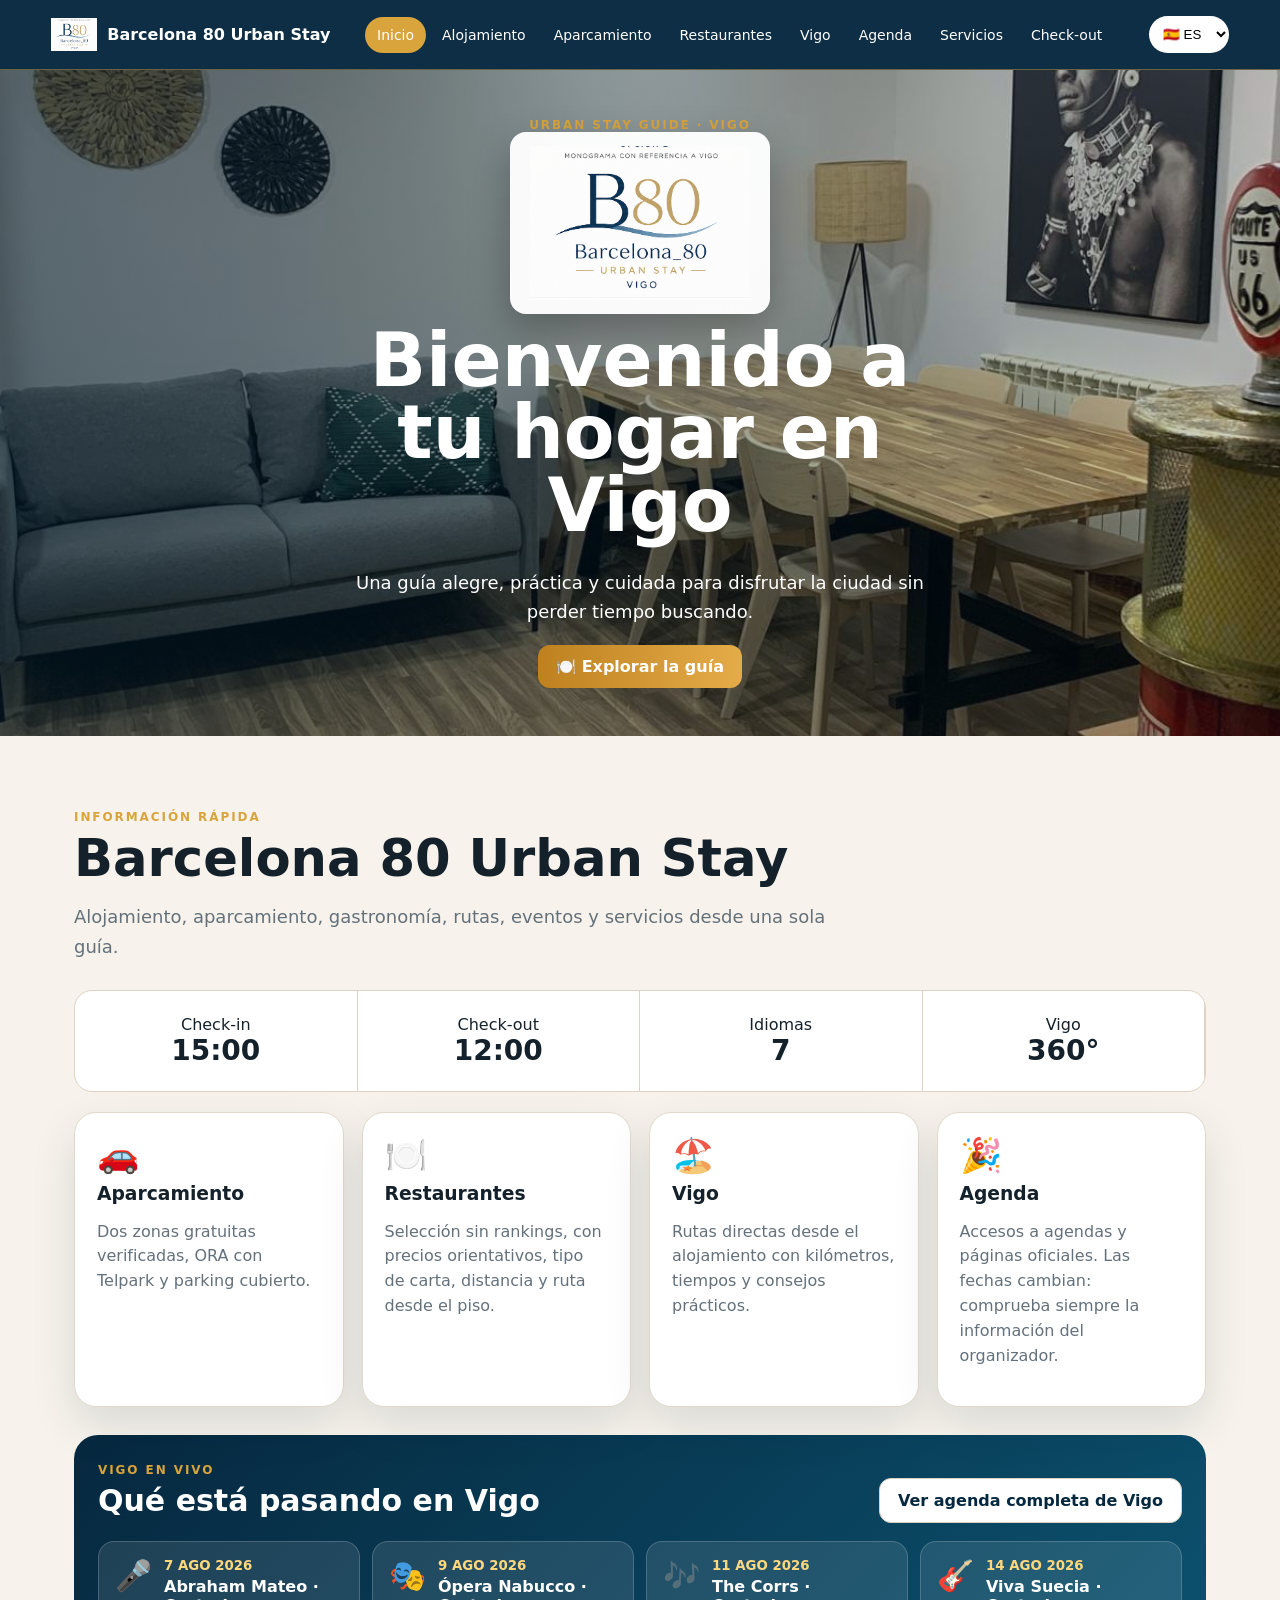
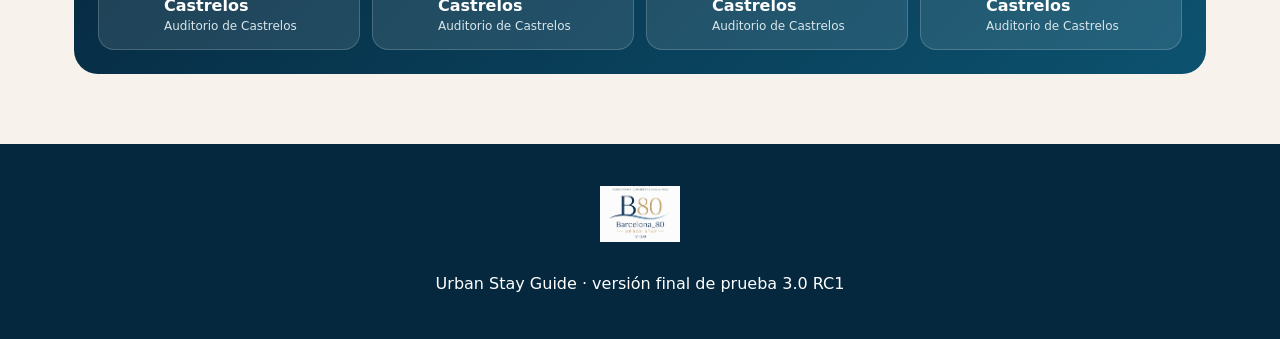
==== commit af832ef9: "Barcelona_80_Urban_Stay_3.0_RC3_Final 4/26" ====
--- a/index.html
+++ b/index.html
@@ -1,29 +1,4 @@
-<!doctype html><html lang="es"><head><meta charset="utf-8"><meta name="viewport" content="width=device-width,initial-scale=1,viewport-fit=cover"><meta name="theme-color" content="#06283f"><meta name="description" content="Urban Stay Guide · Vigo"><link rel="manifest" href="manifest.webmanifest"><link rel="stylesheet" href="styles.css"><title>Urban Stay Guide</title></head><body>
-<header class="topbar"><button class="btn outline mobile-menu" id="menuBtn">☰</button><a href="#" class="brand" data-route="home"><img class="property-logo" alt="Logo"><span class="property-name"></span></a><nav><a href="#" data-route="home" data-i18n="nav_home"></a><a href="#parking" data-route="parking" data-i18n="nav_parking"></a><a href="#homeinfo" data-route="homeinfo" data-i18n="nav_homeinfo"></a><a href="#discover" data-route="discover" data-i18n="nav_discover"></a><a href="#events" data-route="events" data-i18n="nav_events"></a><a href="#services" data-route="services" data-i18n="nav_services"></a></nav><select id="languageSelect" class="language" aria-label="Idioma"><option value="es">🇪🇸 ES</option><option value="en">🇬🇧 EN</option><option value="fr">🇫🇷 FR</option><option value="de">🇩🇪 DE</option><option value="it">🇮🇹 IT</option><option value="pt">🇵🇹 PT</option><option value="nl">🇳🇱 NL</option></select></header>
-<div class="drawer hidden" id="drawer"><a href="#" data-route="home" data-i18n="nav_home"></a><a href="#parking" data-route="parking" data-i18n="nav_parking"></a><a href="#homeinfo" data-route="homeinfo" data-i18n="nav_homeinfo"></a><a href="#discover" data-route="discover" data-i18n="nav_discover"></a><a href="#events" data-route="events" data-i18n="nav_events"></a><a href="#services" data-route="services" data-i18n="nav_services"></a><a href="#checkout" data-route="checkout" data-i18n="nav_checkout"></a></div>
-<main>
-<div data-view="home"><section class="hero"><img class="hero-photo" alt="Apartamento"><div class="hero-content"><span class="eyebrow">URBAN STAY GUIDE · VIGO</span><img class="hero-logo property-logo" alt="Logo"><h1 data-i18n="welcome"></h1><p data-i18n="subtitle"></p><a class="btn gold" href="#parking" data-route="parking">🚗 <span data-i18n="parkingTitle"></span></a></div></section><section class="section"><span class="eyebrow" data-i18n="quick"></span><h2 class="property-name"></h2><div class="quick-grid"><article class="card quick-card"><span data-i18n="checkin"></span><strong id="checkin"></strong></article><article class="card quick-card"><span data-i18n="checkout"></span><strong id="checkout"></strong></article><article class="card quick-card"><span data-i18n="languages"></span><strong>ES · EN · FR · DE · IT · PT · NL</strong></article></div><div class="module-grid"><a class="card module-card" href="#parking" data-route="parking"><div class="icon">🚗</div><h3 data-i18n="nav_parking"></h3><p data-i18n="parkingIntro"></p></a><a class="card module-card" href="#discover" data-route="discover"><div class="icon">🍽️</div><h3 data-i18n="nav_discover"></h3><p data-i18n="placeholder"></p></a><a class="card module-card" href="#events" data-route="events"><div class="icon">🎉</div><h3 data-i18n="nav_events"></h3><p data-i18n="placeholder"></p></a></div></section></div>
-<div data-view="parking" class="hidden parking-wrap"><section class="section"><span class="eyebrow">SMART PARKING</span><h2 data-i18n="parkingTitle"></h2><p class="lead" data-i18n="parkingIntro"></p><div class="parking-grid">
-<article class="card zone-card"><div class="zone-map"><svg viewBox="0 0 600 340" role="img" aria-label="Zona gratuita As Travesas con nombres de calles"><rect width="600" height="340" fill="#edf0e9"/>
-<g stroke="#fff" stroke-width="22" fill="none" stroke-linecap="round"><path d="M-20 48 L620 48"/><path d="M12 292 L620 238"/><path d="M105 -20 L155 360"/><path d="M285 -20 L300 360"/><path d="M445 -20 L485 360"/><path d="M-20 145 L620 128"/></g>
-<g stroke="#c7d1c9" stroke-width="2" fill="none"><path d="M-20 48 L620 48"/><path d="M12 292 L620 238"/><path d="M105 -20 L155 360"/><path d="M285 -20 L300 360"/><path d="M445 -20 L485 360"/><path d="M-20 145 L620 128"/></g>
-<path d="M60 72 C170 38 430 45 535 100 C582 126 560 247 474 284 C355 334 130 306 70 239 C26 191 18 105 60 72Z" fill="rgba(46,155,100,.25)" stroke="#2e9b64" stroke-width="5"/>
-<g fill="#51616a" font-family="Arial, sans-serif" font-size="14" font-weight="700"><text x="240" y="37">Av. da Gran Vía</text><text x="18" y="137">Rúa de Zaragoza</text><text x="345" y="119">Rúa das Lilas</text><text x="248" y="278" transform="rotate(-5 248 278)">Rúa Conde</text><text x="386" y="265" transform="rotate(-5 386 265)">Baixada á Ponte Nova</text><text x="120" y="190" transform="rotate(82 120 190)">Rúa do Carme</text><text x="292" y="185" transform="rotate(88 292 185)">Rúa de Zamora</text><text x="468" y="180" transform="rotate(84 468 180)">Rúa de Barcelona</text></g>
-<g><circle cx="300" cy="165" r="20" fill="#06283f" stroke="#d7a43b" stroke-width="5"/><path d="M290 165 L300 155 L310 165 V178 H292 V165Z" fill="white"/><text x="300" y="210" text-anchor="middle" fill="#06283f" font-family="Arial" font-size="13" font-weight="800">AS TRAVESAS</text></g>
-<rect x="17" y="296" width="220" height="30" rx="15" fill="white" opacity=".92"/><text x="127" y="316" text-anchor="middle" fill="#2e9b64" font-family="Arial" font-size="13" font-weight="800">ZONA GRATUITA 1 · ≤ 5 MIN</text>
-</svg></div><div class="zone-body"><h3 data-i18n="free1"></h3><p data-i18n="freeDesc"></p><div class="badges"><span class="badge" data-i18n="walk"></span><span class="badge" data-i18n="verified"></span></div><div class="parking-actions"><a class="btn navy" id="route1" target="_blank" rel="noopener" data-i18n="navigate"></a></div></div></article>
-<article class="card zone-card"><div class="zone-map"><svg viewBox="0 0 600 340" role="img" aria-label="Zona gratuita Barcelona y Camiño do Regueiro con nombres de calles"><rect width="600" height="340" fill="#edf0e9"/>
-<g stroke="#fff" stroke-width="22" fill="none" stroke-linecap="round"><path d="M-20 54 L620 252"/><path d="M-20 274 L620 84"/><path d="M70 -20 L165 360"/><path d="M325 -20 L355 360"/><path d="M520 -20 L420 360"/><path d="M-20 160 L620 190"/></g>
-<g stroke="#c7d1c9" stroke-width="2" fill="none"><path d="M-20 54 L620 252"/><path d="M-20 274 L620 84"/><path d="M70 -20 L165 360"/><path d="M325 -20 L355 360"/><path d="M520 -20 L420 360"/><path d="M-20 160 L620 190"/></g>
-<path d="M72 78 C160 31 419 32 522 94 C579 129 548 252 456 295 C342 347 156 301 75 226 C25 180 28 106 72 78Z" fill="rgba(46,155,100,.25)" stroke="#2e9b64" stroke-width="5"/>
-<g fill="#51616a" font-family="Arial, sans-serif" font-size="14" font-weight="700"><text x="26" y="150" transform="rotate(17 26 150)">Av. da Hispanidade</text><text x="185" y="205" transform="rotate(17 185 205)">Rúa de Barcelona</text><text x="53" y="288" transform="rotate(-16 53 288)">Rúa Sevilla</text><text x="330" y="250" transform="rotate(-16 330 250)">Rúa Valencia</text><text x="358" y="104" transform="rotate(17 358 104)">Rúa Illas Baleares</text><text x="475" y="169" transform="rotate(-73 475 169)">Av. da Gran Vía</text><text x="116" y="188" transform="rotate(76 116 188)">Camiño do Regueiro</text><text x="434" y="309" transform="rotate(-16 434 309)">Camiño de Rioboo</text></g>
-<g><circle cx="320" cy="166" r="20" fill="#06283f" stroke="#d7a43b" stroke-width="5"/><path d="M310 166 L320 156 L330 166 V179 H312 V166Z" fill="white"/><text x="320" y="211" text-anchor="middle" fill="#06283f" font-family="Arial" font-size="13" font-weight="800">BARCELONA · REGUEIRO</text></g>
-<rect x="345" y="296" width="238" height="30" rx="15" fill="white" opacity=".92"/><text x="464" y="316" text-anchor="middle" fill="#2e9b64" font-family="Arial" font-size="13" font-weight="800">ZONA GRATUITA 2 · ≤ 5 MIN</text>
-</svg></div><div class="zone-body"><h3 data-i18n="free2"></h3><p data-i18n="freeDesc"></p><div class="badges"><span class="badge" data-i18n="walk"></span><span class="badge" data-i18n="verified"></span></div><div class="parking-actions"><a class="btn navy" id="route2" target="_blank" rel="noopener" data-i18n="navigate"></a></div></div></article></div>
-<div class="parking-extra"><article class="card extra-card"><div class="icon">🔵</div><h3 data-i18n="ora"></h3><p data-i18n="oraDesc"></p><a class="btn outline" href="https://www.telpark.com/es/" target="_blank" rel="noopener" data-i18n="telpark"></a></article><article class="card extra-card orange"><div class="icon">🅿️</div><h3 data-i18n="covered"></h3><p data-i18n="coveredDesc"></p><a class="btn outline" id="coveredMap" target="_blank" rel="noopener" data-i18n="maps"></a></article><article class="card extra-card gold"><div class="icon">📱</div><h3 data-i18n="apps"></h3><p data-i18n="appsText"></p><a class="btn outline" id="arrivalMap" target="_blank" rel="noopener" data-i18n="maps"></a></article></div><div class="tip"><h3 data-i18n="tip"></h3><p data-i18n="tipText"></p></div><p style="margin-top:24px"><a href="#" class="btn outline" data-route="home" data-i18n="back"></a></p></section></div>
-<div data-view="homeinfo" class="hidden"><section class="section placeholder"><div><span class="eyebrow">FOUNDATION</span><h2 data-i18n="homeinfoTitle"></h2><p class="lead" data-i18n="placeholder"></p></div></section></div>
-<div data-view="discover" class="hidden"><section class="section placeholder"><div><span class="eyebrow">FOUNDATION</span><h2 data-i18n="discoverTitle"></h2><p class="lead" data-i18n="placeholder"></p></div></section></div>
-<div data-view="events" class="hidden"><section class="section placeholder"><div><span class="eyebrow">FOUNDATION</span><h2 data-i18n="eventsTitle"></h2><p class="lead" data-i18n="placeholder"></p></div></section></div>
-<div data-view="services" class="hidden"><section class="section placeholder"><div><span class="eyebrow">FOUNDATION</span><h2 data-i18n="servicesTitle"></h2><p class="lead" data-i18n="placeholder"></p></div></section></div>
-<div data-view="checkout" class="hidden"><section class="section placeholder"><div><span class="eyebrow">FOUNDATION</span><h2 data-i18n="checkoutTitle"></h2><p class="lead" data-i18n="placeholder"></p></div></section></div>
-</main><footer class="footer"><strong class="property-name"></strong><br>Urban Stay Guide · Vigo</footer><div class="status" data-i18n="status"></div><script src="locales.js"></script><script src="config.js"></script><script src="app.js"></script></body></html>+<!doctype html><html lang="es"><head><meta charset="utf-8"><meta name="viewport" content="width=device-width,initial-scale=1,viewport-fit=cover"><meta name="theme-color" content="#06283f"><meta name="description" content="Urban Stay Guide · Vigo"><link rel="manifest" href="manifest.webmanifest"><link rel="stylesheet" href="styles.css?v=3.2"><title>Urban Stay Guide</title></head><body>
+<header class="topbar"><button class="icon-btn mobile" id="menuBtn">☰</button><a class="brand" href="#home"><img id="brandLogo"><span id="brandName"></span></a><nav id="desktopNav"></nav><select id="languageSelect"><option value="es">🇪🇸 ES</option><option value="en">🇬🇧 EN</option><option value="fr">🇫🇷 FR</option><option value="de">🇩🇪 DE</option><option value="it">🇮🇹 IT</option><option value="pt">🇵🇹 PT</option><option value="nl">🇳🇱 NL</option></select></header>
+<aside id="drawer" class="drawer hidden"></aside><main id="app"></main><footer><img id="footerLogo"><p id="footerText"></p></footer>
+<script src="config.js?v=3.2"></script><script src="locales.js?v=3.2"></script><script src="app.js?v=3.2"></script></body></html>
--- a/styles.css
+++ b/styles.css
@@ -1,2 +1,13 @@
 
-:root{--navy:#06283f;--navy2:#0a3856;--gold:#d9a441;--cream:#f5f1ea;--ink:#13202a;--muted:#60707b;--green:#2e9b64;--blue:#2d79bc;--orange:#dc7d2f;--card:#fff;--line:#dfe6e8;--shadow:0 18px 50px rgba(6,40,63,.12)}*{box-sizing:border-box}html{scroll-behavior:smooth}body{margin:0;font-family:Inter,system-ui,sans-serif;color:var(--ink);background:var(--cream)}button,a,select{font:inherit}.topbar{position:sticky;top:0;z-index:20;display:flex;align-items:center;gap:14px;padding:10px 20px;background:rgba(255,255,255,.96);border-bottom:1px solid var(--line);backdrop-filter:blur(14px)}.brand{display:flex;align-items:center;gap:10px;text-decoration:none;color:var(--navy);font-weight:800}.brand img{height:42px;max-width:180px;object-fit:contain}.topbar nav{display:flex;gap:4px;flex:1;justify-content:center}.topbar nav a{padding:9px 12px;border-radius:10px;color:var(--navy);text-decoration:none;font-weight:600}.topbar nav a:hover,.topbar nav a.active{background:#eaf1f4}.language{border:1px solid var(--line);border-radius:10px;padding:8px;background:white}.hero{min-height:76vh;position:relative;display:grid;place-items:center;overflow:hidden}.hero>img{position:absolute;inset:0;width:100%;height:100%;object-fit:cover}.hero:after{content:"";position:absolute;inset:0;background:linear-gradient(90deg,rgba(3,23,37,.82),rgba(3,23,37,.32))}.hero-content{position:relative;z-index:1;width:min(1080px,92%);color:white}.hero-logo{width:min(300px,72vw);max-height:120px;object-fit:contain;object-position:left center;filter:drop-shadow(0 8px 18px rgba(0,0,0,.25));margin-bottom:22px}.eyebrow{letter-spacing:.18em;text-transform:uppercase;color:#f2cc80;font-weight:800;font-size:.78rem}.hero h1{font-family:Georgia,serif;font-size:clamp(2.3rem,6vw,5.6rem);line-height:.98;max-width:780px;margin:12px 0}.hero p{font-size:1.15rem;max-width:620px;line-height:1.6}.btn{display:inline-flex;align-items:center;justify-content:center;gap:8px;border:0;border-radius:12px;padding:13px 18px;text-decoration:none;font-weight:800;cursor:pointer}.btn.gold{background:var(--gold);color:#10283a}.btn.navy{background:var(--navy);color:#fff}.btn.outline{border:1px solid var(--navy);color:var(--navy);background:white}.section{width:min(1120px,92%);margin:0 auto;padding:72px 0}.section h2{font-family:Georgia,serif;font-size:clamp(2rem,4vw,3.4rem);margin:8px 0 14px;color:var(--navy)}.lead{font-size:1.08rem;line-height:1.7;color:var(--muted);max-width:780px}.quick-grid,.module-grid,.parking-grid{display:grid;grid-template-columns:repeat(3,1fr);gap:18px;margin-top:28px}.card{background:var(--card);border:1px solid var(--line);border-radius:18px;padding:22px;box-shadow:0 10px 30px rgba(6,40,63,.06)}.quick-card strong{display:block;font-size:1.4rem;color:var(--navy);margin-top:8px}.module-card{min-height:180px;text-decoration:none;color:inherit;transition:.2s}.module-card:hover{transform:translateY(-3px);box-shadow:var(--shadow)}.icon{width:48px;height:48px;border-radius:14px;display:grid;place-items:center;font-size:24px;background:#edf4f5;margin-bottom:18px}.parking-wrap{background:#e8f0f1}.parking-grid{grid-template-columns:1fr 1fr}.zone-card{overflow:hidden;padding:0}.zone-map{height:280px;background:#edf1ec;position:relative;overflow:hidden;border-bottom:1px solid var(--line)}.zone-map svg{width:100%;height:100%;display:block}.zone-body{padding:22px}.badges{display:flex;flex-wrap:wrap;gap:8px;margin:12px 0 20px}.badge{font-size:.8rem;font-weight:800;padding:7px 10px;border-radius:999px;background:#e8f6ee;color:#147245}.parking-actions{display:flex;gap:10px;flex-wrap:wrap}.parking-extra{display:grid;grid-template-columns:repeat(3,1fr);gap:18px;margin-top:18px}.extra-card{border-top:5px solid var(--blue)}.extra-card.orange{border-top-color:var(--orange)}.extra-card.gold{border-top-color:var(--gold)}.tip{background:var(--navy);color:white;border-radius:20px;padding:24px;margin-top:20px}.tip h3{margin-top:0;color:#f2cc80}.placeholder{min-height:360px;display:grid;place-items:center;text-align:center}.footer{background:var(--navy);color:white;padding:32px;text-align:center}.status{position:fixed;right:14px;bottom:14px;background:#fff;border:1px solid var(--line);box-shadow:var(--shadow);border-radius:12px;padding:10px 14px;font-size:.78rem;color:var(--muted);z-index:30}.mobile-menu{display:none}.hidden{display:none!important}@media(max-width:820px){.topbar{padding:9px 12px}.topbar nav{display:none}.mobile-menu{display:inline-flex}.brand span{display:none}.brand img{height:36px;max-width:120px}.quick-grid,.module-grid,.parking-grid,.parking-extra{grid-template-columns:1fr}.section{padding:48px 0}.hero{min-height:72vh}.hero-content{padding-top:30px}.zone-map{height:240px}.status{left:12px;right:12px;text-align:center}.drawer{position:fixed;inset:57px 0 auto 0;background:white;padding:14px;z-index:19;border-bottom:1px solid var(--line);box-shadow:var(--shadow)}.drawer a{display:block;padding:12px;color:var(--navy);text-decoration:none;font-weight:700;border-bottom:1px solid var(--line)}}
+:root{--navy:#06283f;--navy2:#0c425f;--gold:#d8a43b;--cream:#f7f3ec;--ink:#14212b;--muted:#64717b;--green:#2c9362;--blue:#3183c8;--orange:#d98935;--shadow:0 18px 45px rgba(5,34,52,.12)}*{box-sizing:border-box}html{scroll-behavior:smooth}body{margin:0;font-family:Inter,system-ui,-apple-system,Segoe UI,sans-serif;background:var(--cream);color:var(--ink)}a{color:inherit}.topbar{position:sticky;top:0;z-index:30;min-height:70px;background:rgba(6,40,63,.97);color:#fff;display:flex;align-items:center;gap:20px;padding:10px 4vw;border-bottom:1px solid rgba(216,164,59,.45);backdrop-filter:blur(12px)}.brand{display:flex;align-items:center;gap:10px;text-decoration:none;font-weight:800}.brand img{width:46px;height:46px;object-fit:contain}.topbar nav{display:flex;gap:4px;flex:1;justify-content:center}.topbar nav a,.drawer a{padding:10px 12px;text-decoration:none;border-radius:999px;font-size:14px}.topbar nav a:hover,.topbar nav a.active{background:var(--gold);color:#fff}.topbar select{background:#fff;border:0;border-radius:999px;padding:10px}.icon-btn{border:1px solid var(--gold);background:transparent;color:#fff;border-radius:10px;padding:8px 12px}.mobile{display:none}.drawer{position:fixed;z-index:40;top:70px;left:0;right:0;background:var(--navy);padding:15px;display:grid;gap:5px;color:#fff}.hidden{display:none!important}.hero{min-height:74vh;position:relative;display:grid;place-items:center;overflow:hidden}.hero>img{position:absolute;inset:0;width:100%;height:100%;object-fit:cover}.hero:after{content:"";position:absolute;inset:0;background:linear-gradient(90deg,rgba(2,26,42,.62),rgba(2,26,42,.18))}.hero-content{position:relative;z-index:2;text-align:center;color:#fff;max-width:670px;padding:40px}.hero-content img{width:180px;height:180px;object-fit:contain;filter:drop-shadow(0 12px 25px rgba(0,0,0,.35))}.hero h1{font-size:clamp(38px,6vw,74px);line-height:.98;margin:10px 0}.hero p{font-size:18px;line-height:1.6}.eyebrow{font-size:12px;letter-spacing:.16em;font-weight:900;color:var(--gold)}.btn{display:inline-flex;align-items:center;justify-content:center;gap:8px;border:0;border-radius:12px;padding:12px 18px;text-decoration:none;font-weight:800;cursor:pointer;background:var(--navy);color:#fff}.btn.gold{background:linear-gradient(90deg,#bf8120,#e4ac48)}.btn.outline{background:#fff;color:var(--navy);border:1px solid #d9d1c4}.section{max-width:1260px;margin:auto;padding:70px 5vw}.section-head{max-width:800px;margin-bottom:28px}.section h2{font-size:clamp(34px,4vw,58px);line-height:1;margin:8px 0 14px}.lead{color:var(--muted);font-size:18px;line-height:1.65}.grid{display:grid;gap:18px}.grid.three{grid-template-columns:repeat(3,1fr)}.grid.four{grid-template-columns:repeat(4,1fr)}.card{background:#fff;border:1px solid #e1d8cb;border-radius:22px;padding:22px;box-shadow:var(--shadow)}.card h3{margin:8px 0}.card p{color:var(--muted);line-height:1.55}.card-icon{font-size:34px}.fact-grid{display:grid;grid-template-columns:repeat(4,1fr);border:1px solid #ddd2c3;border-radius:18px;overflow:hidden;background:#fff}.fact-grid div{text-align:center;padding:24px;border-right:1px solid #ddd2c3}.fact-grid strong{display:block;font-size:28px}.module-card{text-decoration:none;transition:.2s transform}.module-card:hover{transform:translateY(-5px)}.filterbar{display:flex;gap:8px;overflow:auto;margin:20px 0}.filterbar button{white-space:nowrap;border:1px solid #d8d0c5;border-radius:999px;padding:9px 14px;background:#fff;font-weight:700}.filterbar button.active{background:var(--navy);color:#fff}.restaurant-grid{display:grid;grid-template-columns:repeat(3,1fr);gap:16px}.restaurant-card{display:flex;flex-direction:column}.restaurant-card .meta{display:flex;gap:7px;flex-wrap:wrap}.pill{font-size:12px;background:#efe9df;border-radius:999px;padding:6px 9px}.restaurant-card .actions{display:flex;gap:8px;margin-top:auto;padding-top:15px}.restaurant-card details{margin-top:10px}.restaurant-card summary{cursor:pointer;font-weight:800;color:var(--navy2)}.parking-layout{display:grid;grid-template-columns:1.2fr .8fr;gap:20px}.parking-map{min-height:420px;position:relative;overflow:hidden;background:#e9efe7}.street{position:absolute;background:#fff;border:1px solid #cfd7d1;border-radius:999px;height:22px;box-shadow:0 5px 15px rgba(0,0,0,.08)}.street span{position:absolute;font-size:11px;font-weight:800;white-space:nowrap}.zone{position:absolute;border-radius:32% 42% 30% 40%;background:rgba(44,147,98,.30);border:3px solid var(--green)}.homepin{position:absolute;display:grid;place-items:center;width:48px;height:48px;border-radius:50%;background:var(--navy);color:#fff;border:3px solid var(--gold);font-size:22px}.legend{display:flex;gap:12px;flex-wrap:wrap;margin-top:14px}.legend span{display:flex;align-items:center;gap:6px}.dot{width:12px;height:12px;border-radius:50%;display:inline-block}.timeline{display:grid;gap:12px}.timeline .card{border-left:5px solid var(--gold)}.route-card .route-meta{display:flex;gap:10px;flex-wrap:wrap;margin:12px 0}.service-grid a{text-decoration:none}.service-grid a:hover{border-color:var(--gold)}.banner{background:linear-gradient(135deg,var(--navy),#0a5975);color:#fff;border-radius:26px;padding:35px}.banner p{color:#dbe7ec}.gallery{display:grid;grid-template-columns:2fr 1fr 1fr;gap:10px}.gallery img{width:100%;height:230px;object-fit:cover;border-radius:18px}.gallery img:first-child{grid-row:span 2;height:470px}.notice{background:#fff7dc;border:1px solid #ecd28a;border-radius:14px;padding:14px}.footer-actions{display:flex;gap:10px;flex-wrap:wrap}footer{background:var(--navy);color:#fff;text-align:center;padding:30px}footer img{width:80px;height:80px;object-fit:contain}@media(max-width:900px){.topbar nav{display:none}.mobile{display:block}.brand span{display:none}.grid.three,.grid.four,.restaurant-grid{grid-template-columns:1fr 1fr}.parking-layout{grid-template-columns:1fr}.gallery{grid-template-columns:1fr 1fr}.gallery img:first-child{grid-column:span 2;height:340px}.fact-grid{grid-template-columns:1fr 1fr}.hero{min-height:68vh}}@media(max-width:620px){.topbar{gap:10px;padding:8px 12px}.section{padding:48px 18px}.grid.three,.grid.four,.restaurant-grid{grid-template-columns:1fr}.hero-content{padding:25px 18px}.hero-content img{width:135px;height:135px}.gallery{grid-template-columns:1fr}.gallery img,.gallery img:first-child{grid-column:auto;height:240px}.fact-grid{grid-template-columns:1fr 1fr}.restaurant-card .actions{flex-direction:column}.parking-map{min-height:350px}}
+
+/* Barcelona RC1.1 corrections */
+.premium-map{padding:0!important;background:#eaf0e8!important}.premium-map svg{display:block;width:100%;height:100%;min-height:470px}.property-gallery{grid-template-columns:repeat(4,1fr)}.property-gallery figure{margin:0}.property-gallery img,.property-gallery img:first-child{height:220px;grid-row:auto}.property-gallery figure:first-child{grid-column:span 2;grid-row:span 2}.property-gallery figure:first-child img{height:450px}.amenities-card{background:linear-gradient(135deg,#fff,#f1f6f3)}.home-events{margin-top:28px;background:linear-gradient(135deg,#06283f,#0c526f);border-radius:24px;padding:24px;color:#fff}.home-events-head{display:flex;align-items:end;justify-content:space-between;gap:18px;margin-bottom:18px}.home-events-head h3{font-size:30px;margin:5px 0}.event-mini-grid{display:grid;grid-template-columns:repeat(4,1fr);gap:12px}.event-mini{background:rgba(255,255,255,.1);border:1px solid rgba(255,255,255,.18);border-radius:16px;padding:16px;text-decoration:none;display:flex;gap:12px;transition:.2s}.event-mini:hover{transform:translateY(-3px);background:rgba(255,255,255,.16)}.event-mini>span{font-size:30px}.event-mini small,.event-mini strong,.event-mini em{display:block}.event-mini small{color:#ffd77d;font-weight:900}.event-mini strong{margin:4px 0}.event-mini em{font-style:normal;color:#d9e6eb;font-size:12px}.event-card-live{position:relative;overflow:hidden}.event-card-live:after{content:"";position:absolute;width:120px;height:120px;border:1px solid rgba(6,40,63,.08);border-radius:50%;right:-40px;top:-40px}.event-date{display:inline-block;background:#fff1c9;color:#78510d;border-radius:999px;padding:7px 10px;font-weight:900;font-size:12px}
+@media(max-width:900px){.event-mini-grid{grid-template-columns:1fr 1fr}.property-gallery{grid-template-columns:1fr 1fr}.property-gallery figure:first-child{grid-column:span 2}.premium-map svg{min-height:390px}}
+@media(max-width:620px){.event-mini-grid{grid-template-columns:1fr}.home-events-head{align-items:flex-start;flex-direction:column}.property-gallery{grid-template-columns:1fr}.property-gallery figure:first-child{grid-column:auto;grid-row:auto}.property-gallery figure:first-child img,.property-gallery img{height:240px}.premium-map svg{min-height:320px}}
+
+/* RC2 final polish */
+.hero-content{display:flex;flex-direction:column;align-items:center;justify-content:center}.hero-content>img{width:min(260px,55vw);height:auto;max-height:190px;object-fit:contain;object-position:center;background:rgba(255,255,255,.96);border-radius:16px;padding:14px 20px;box-shadow:0 16px 40px rgba(0,0,0,.28);filter:none}.premium-map svg{aspect-ratio:900/620}.map-major{font-size:22px}.map-minor{font-size:16px}.parking-legend{background:#fff;border:1px solid #e1d8cb;border-radius:16px;padding:14px 18px;box-shadow:var(--shadow)}@media(max-width:620px){.hero-content>img{width:min(220px,68vw);max-height:150px;padding:10px 14px}.map-major{font-size:20px}.map-minor{font-size:15px}}
+
+/* Smart Parking final: two independent maps */
+.parking-zone-stack{display:grid;gap:28px}.parking-zone-card{padding:26px}.parking-zone-head{display:flex;justify-content:space-between;gap:20px;align-items:flex-start;margin-bottom:18px}.parking-zone-head h3{font-size:28px;margin:5px 0 8px}.walk-badge{white-space:nowrap;background:#e9f5ee;color:#24794f;border:1px solid #b9ddc9;border-radius:999px;padding:9px 13px;font-weight:900}.parking-map-single{min-height:0;padding:0;overflow:hidden;border-radius:18px;border:1px solid #d5ded7;box-shadow:none}.parking-map-single svg{display:block;width:100%;height:auto;aspect-ratio:900/560}.street-chips{display:flex;gap:8px;flex-wrap:wrap;margin:15px 0}.street-chip{background:#eef2ed;border:1px solid #d4ddd5;color:#315263;border-radius:999px;padding:7px 10px;font-size:12px;font-weight:800}.grid.two{grid-template-columns:repeat(2,1fr)}.parking-options{margin-top:28px}@media(max-width:760px){.parking-zone-card{padding:16px}.parking-zone-head{display:block}.walk-badge{display:inline-block;margin-top:8px}.parking-zone-head h3{font-size:23px}.grid.two{grid-template-columns:1fr}.parking-map-single svg{min-width:760px;transform-origin:left top}.parking-map-single{overflow-x:auto}}
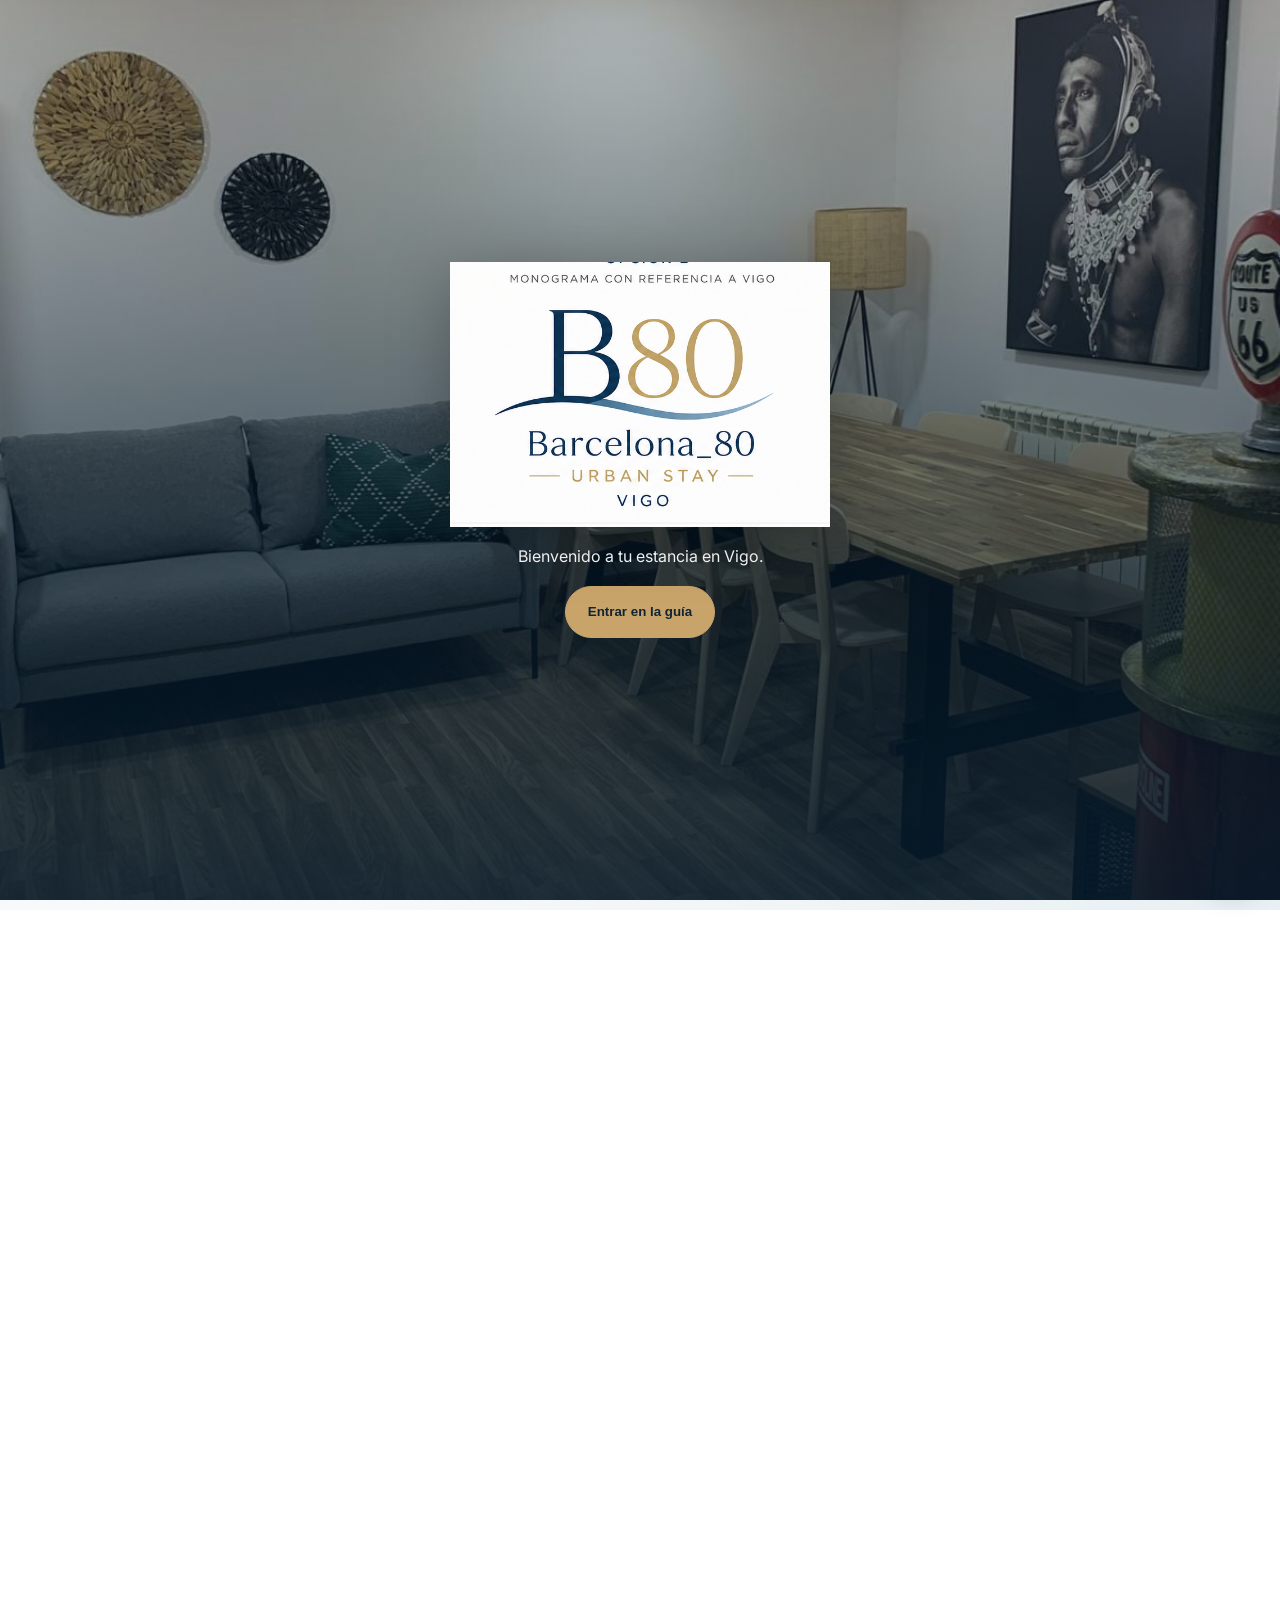
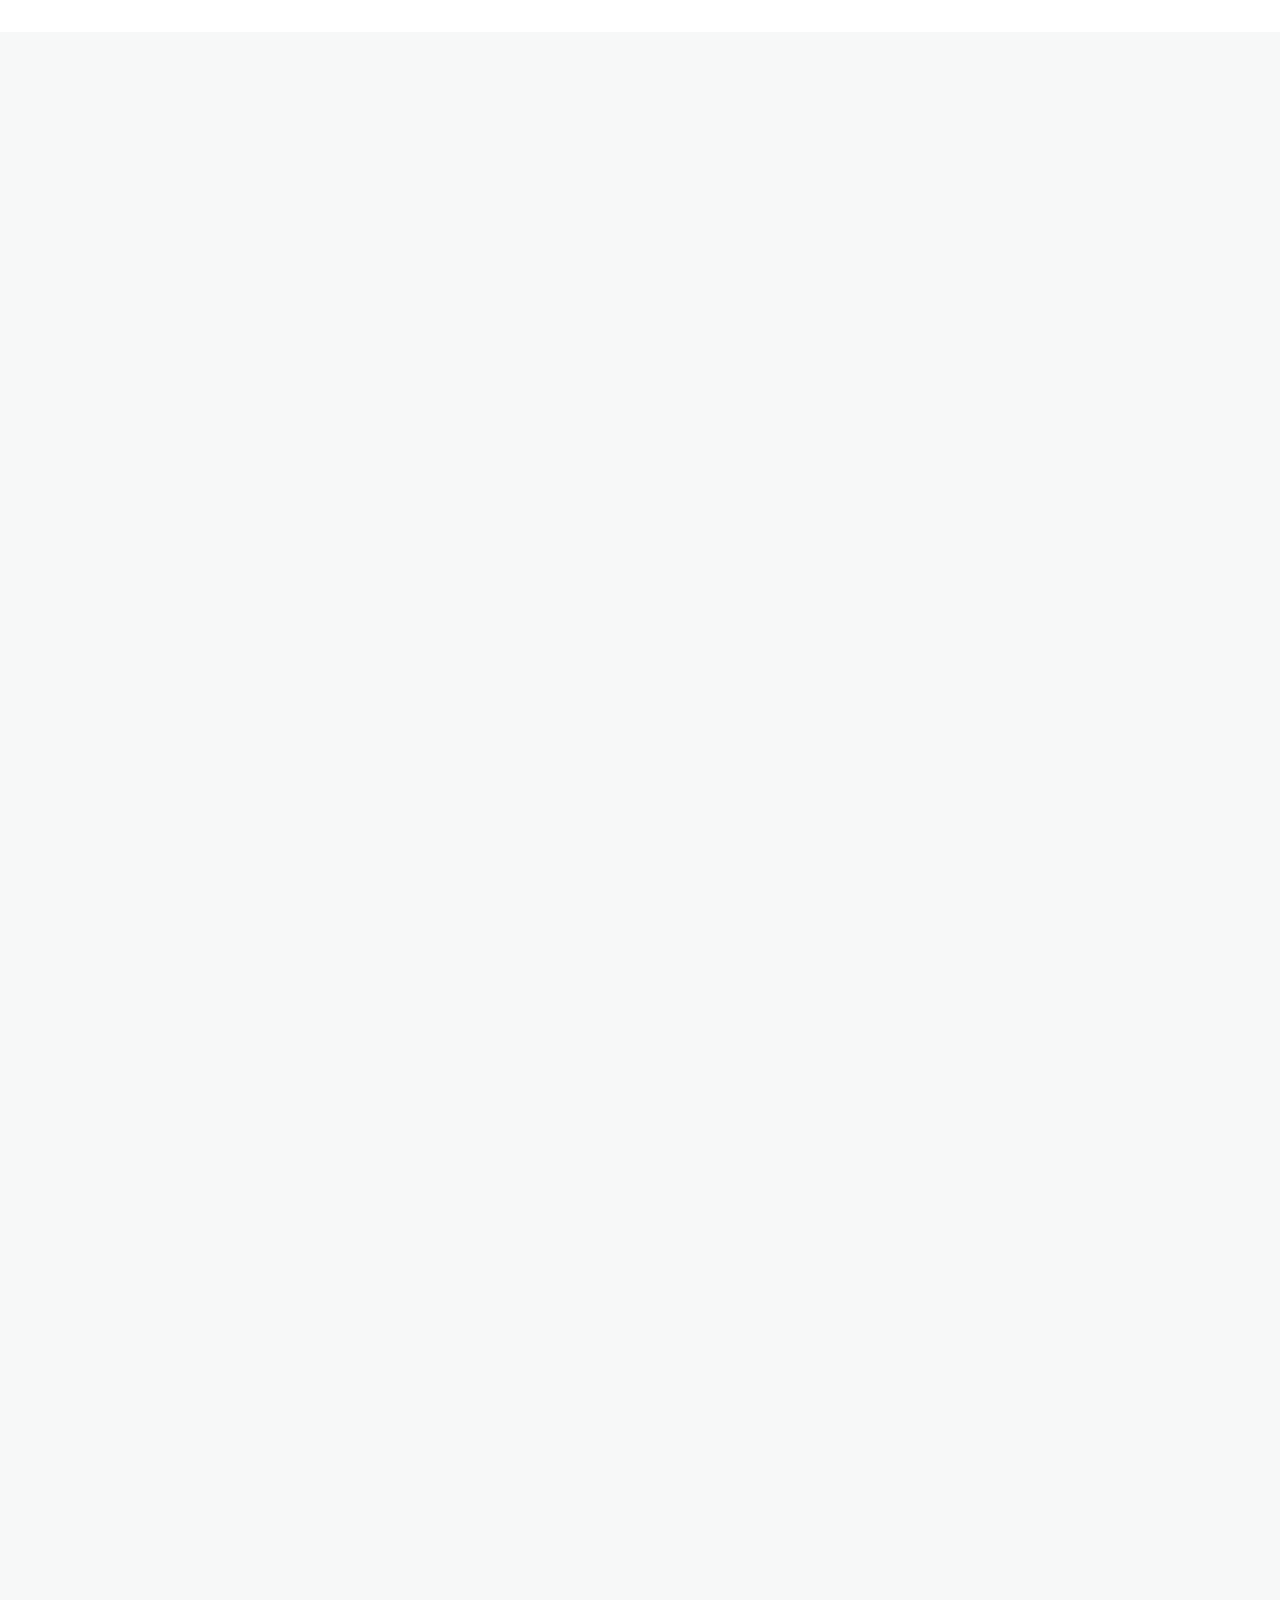
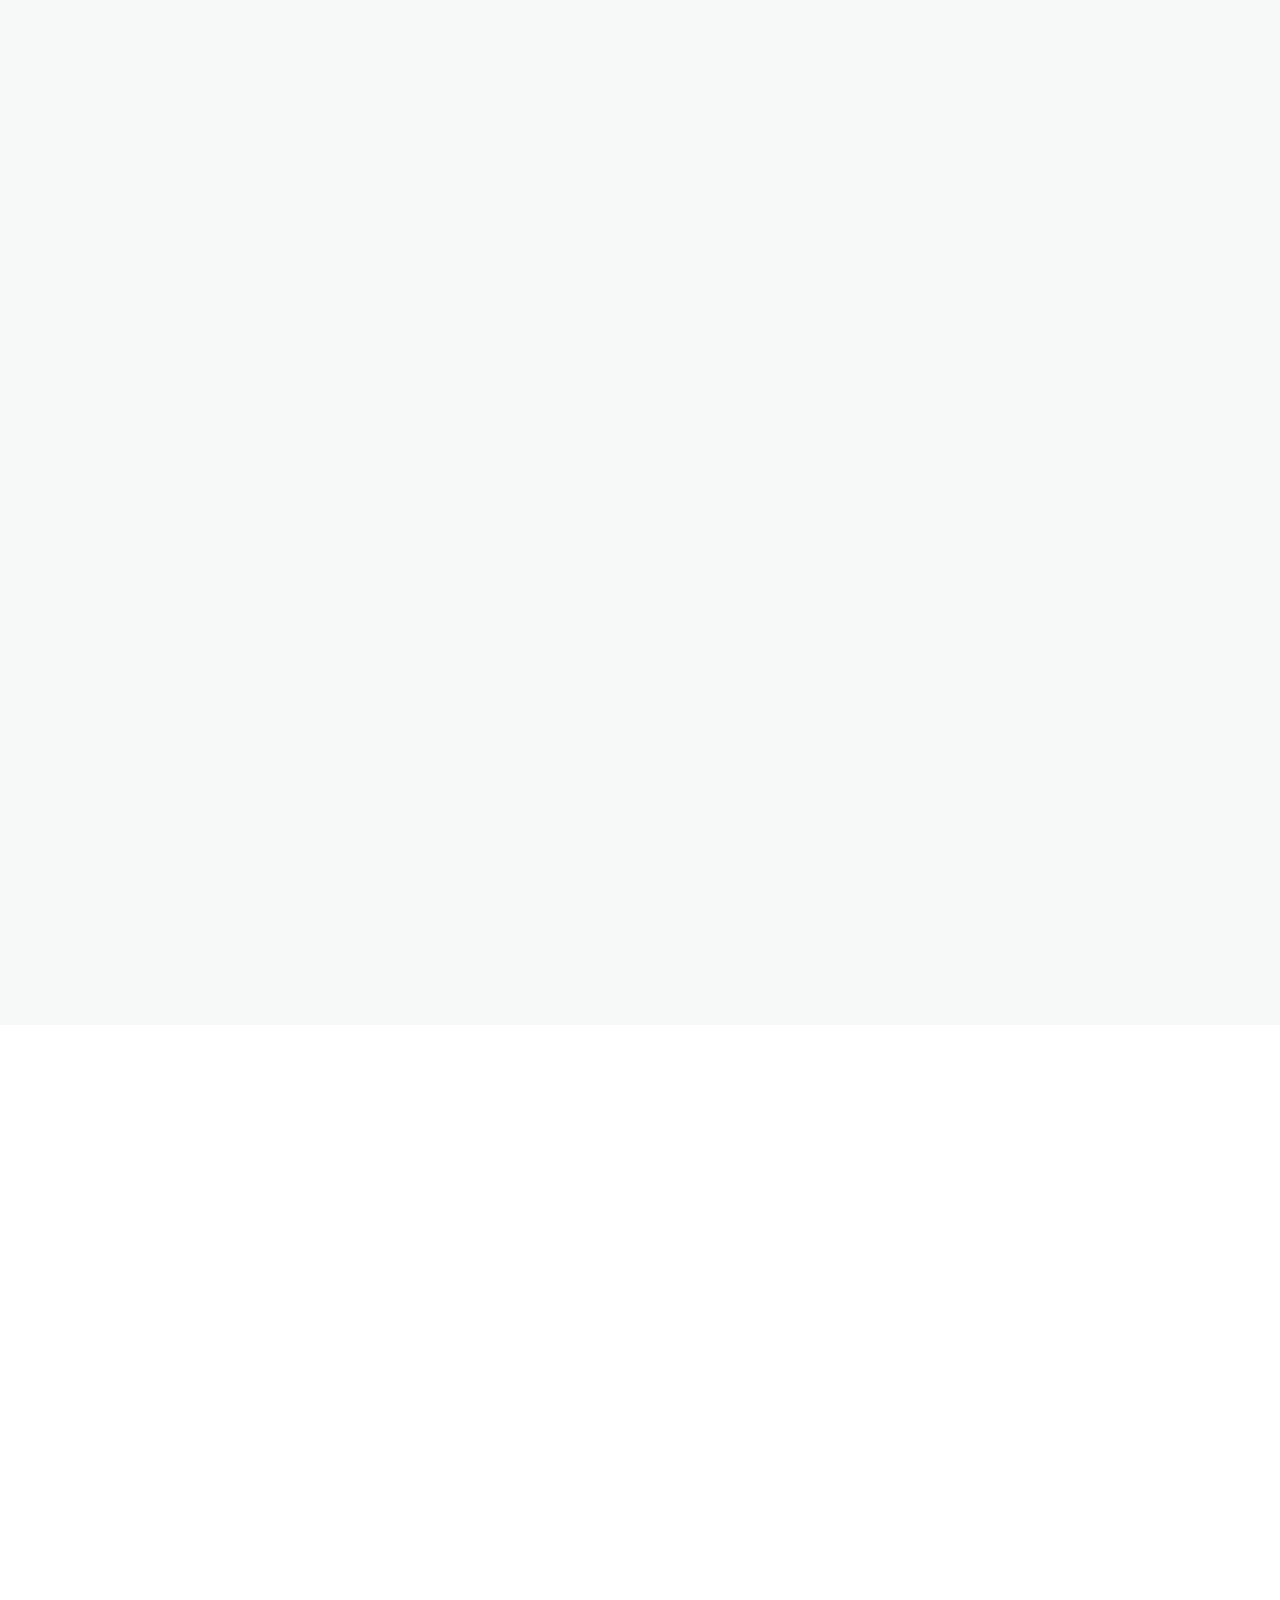
==== commit f13723d1: "Versión final Barcelona 80 2.0" ====
--- a/index.html
+++ b/index.html
@@ -1,4 +1,244 @@
-<!doctype html><html lang="es"><head><meta charset="utf-8"><meta name="viewport" content="width=device-width,initial-scale=1,viewport-fit=cover"><meta name="theme-color" content="#06283f"><meta name="description" content="Urban Stay Guide · Vigo"><link rel="manifest" href="manifest.webmanifest"><link rel="stylesheet" href="styles.css?v=3.2"><title>Urban Stay Guide</title></head><body>
-<header class="topbar"><button class="icon-btn mobile" id="menuBtn">☰</button><a class="brand" href="#home"><img id="brandLogo"><span id="brandName"></span></a><nav id="desktopNav"></nav><select id="languageSelect"><option value="es">🇪🇸 ES</option><option value="en">🇬🇧 EN</option><option value="fr">🇫🇷 FR</option><option value="de">🇩🇪 DE</option><option value="it">🇮🇹 IT</option><option value="pt">🇵🇹 PT</option><option value="nl">🇳🇱 NL</option></select></header>
-<aside id="drawer" class="drawer hidden"></aside><main id="app"></main><footer><img id="footerLogo"><p id="footerText"></p></footer>
-<script src="config.js?v=3.2"></script><script src="locales.js?v=3.2"></script><script src="app.js?v=3.2"></script></body></html>+<!DOCTYPE html>
+
+<html lang="es">
+<head>
+<meta charset="utf-8"/>
+<meta content="width=device-width,initial-scale=1,viewport-fit=cover" name="viewport"/>
+<meta content="#082f4f" name="theme-color"/>
+<meta content="Guía digital para huéspedes de Barcelona 80 Urban Stay, Vigo." name="description"/>
+<link href="manifest.webmanifest" rel="manifest"/>
+<link href="assets/logo-b80-mark.png" rel="icon"/>
+<link href="assets/logo-b80-mark.png" rel="apple-touch-icon"/>
+<title>B80 · Barcelona 80 Urban Stay · Vigo</title>
+<link href="https://fonts.googleapis.com" rel="preconnect"/>
+<link crossorigin="" href="https://fonts.gstatic.com" rel="preconnect"/>
+<link href="https://fonts.googleapis.com/css2?family=Inter:wght@400;500;600;700&amp;family=Manrope:wght@500;600;700;800&amp;display=swap" rel="stylesheet"/>
+<link href="styles.css" rel="stylesheet"/>
+<link href="https://barcelona80urbanstay.com/" rel="canonical"/><meta content="Barcelona_80 Urban Stay · Guía de huéspedes" property="og:title"/><meta content="Guía digital del apartamento, recomendaciones de Vigo y servicios útiles." property="og:description"/><meta content="website" property="og:type"/><meta content="https://barcelona80urbanstay.com/" property="og:url"/></head>
+<body><noscript>Esta guía funciona mejor con JavaScript activado.</noscript>
+<div aria-label="Bienvenida" class="welcome" id="welcome">
+<img alt="Salón comedor de Barcelona 80 Urban Stay" src="assets/living.jpeg"/>
+<div class="welcome__shade"></div>
+<div class="welcome__content">
+<img alt="B80 Barcelona 80 Urban Stay Vigo" class="welcome__logo" src="assets/logo-b80.png"/>
+<p>Bienvenido a tu estancia en Vigo.</p>
+<button class="button button--gold" id="enterBtn">Entrar en la guía</button>
+</div>
+</div>
+<header class="topbar">
+<button aria-expanded="false" aria-label="Abrir menú" class="icon-button" id="menuBtn">☰</button>
+<a class="brand" href="#inicio"><img alt="B80" decoding="async" loading="lazy" src="assets/logo-b80-mark.png"/></a>
+<div class="topbar__actions">
+<div class="language-picker">
+<button aria-controls="languageMenu" aria-expanded="false" aria-label="Seleccionar idioma" class="language-toggle" id="languageToggle" type="button"><span id="languageCurrent">🇪🇸 ES</span><span aria-hidden="true">⌄</span></button>
+<div class="language-menu" id="languageMenu">
+<a class="is-active" data-language="es" href="index.html">🇪🇸 Español</a>
+<a data-language="en" href="en.html">🇬🇧 English</a>
+<a data-language="fr" href="fr.html">🇫🇷 Français</a>
+<a data-language="pt" href="pt.html">🇵🇹 Português</a>
+<a data-language="de" href="de.html">🇩🇪 Deutsch</a>
+</div>
+</div>
+</div>
+<a aria-label="Cómo llegar" class="icon-button" href="https://www.google.com/maps/dir/?api=1&amp;destination=Calle+Barcelona+80%2C+36205+Vigo" rel="noopener" target="_blank">⌖</a>
+
+</header>
+<aside aria-hidden="true" class="drawer" id="drawer">
+<button aria-label="Cerrar menú" class="drawer__close" id="closeMenu">×</button>
+<nav>
+<a href="#inicio">Inicio</a><a href="#aparcamiento">Aparcamiento</a><a href="#wifi">WiFi</a><a href="#apartamento">El apartamento</a><a href="#vigo">Descubre Vigo</a>
+<a href="#eventos">Eventos en Vigo</a><a href="#restaurantes">Restaurantes</a><a href="#servicios">Servicios cercanos</a><a href="#instalar">Instalar la app</a><a href="#checkout">Check-out</a><a href="#experiencia">Tu experiencia</a>
+</nav>
+</aside>
+<div class="scrim" id="scrim"></div>
+<main>
+<section class="hero section" id="inicio">
+<div class="hero__copy">
+<span class="eyebrow">VIGO · GALICIA</span>
+<h1>Todo lo que necesitas para disfrutar tu estancia.</h1>
+<p>Tu apartamento, recomendaciones locales y ayuda práctica, siempre a un toque.</p>
+<div class="hero__actions">
+<a class="button" href="#apartamento">Explorar la guía</a>
+<a class="button button--outline" href="https://wa.me/34695709630" rel="noopener" target="_blank">WhatsApp</a>
+</div>
+</div>
+<img alt="Cocina y salón del apartamento" src="assets/kitchen-living.jpeg"/>
+</section>
+<section aria-label="Accesos principales" class="quick-grid section section--compact">
+<a class="quick-card" href="#apartamento"><span>⌂</span><strong>El apartamento</strong><small>6 habitaciones · 3 baños</small></a>
+<a class="quick-card" href="#vigo"><span>⌖</span><strong>Descubre Vigo</strong><small>Lugares imprescindibles</small></a>
+<a class="quick-card" href="#restaurantes"><span>◇</span><strong>Restaurantes</strong><small>Selección local</small></a>
+<a class="quick-card" href="#servicios"><span>＋</span><strong>Servicios</strong><small>Todo lo más cercano</small></a>
+</section>
+<section class="section section--parking" id="aparcamiento">
+<div class="section-heading">
+<span class="eyebrow">LLEGADA EN COCHE</span>
+<h2>Aparcamiento cerca de Barcelona 80.</h2>
+<p>Consulta la zona gratuita recomendada, el horario de la zona ORA y los parkings cubiertos próximos.</p>
+</div>
+<figure class="parking-guide">
+<img alt="Guía de aparcamiento de Barcelona 80 con zona gratuita, zona ORA y parking cubierto" src="assets/aparcamiento-barcelona80.png"/>
+</figure>
+<div class="parking-actions">
+<a class="button" href="https://www.google.com/maps/search/?api=1&amp;query=aparcamiento+cerca+de+Calle+Barcelona+80+Vigo" rel="noopener" target="_blank">Abrir zona en Google Maps</a>
+<a class="button button--outline" href="https://www.telpark.com/" rel="noopener" target="_blank">Abrir Telpark</a>
+</div>
+<p class="parking-note"><strong>Zona ORA:</strong> consulta siempre la señalización de cada calle y los horarios indicados. Fuera del horario regulado, el estacionamiento puede ser gratuito.</p>
+</section>
+<section class="section" id="apartamento">
+<div class="section-heading"><span class="eyebrow">TU ALOJAMIENTO</span><h2>Barcelona 80 Urban Stay</h2><p>Calle Barcelona 80 · 36205 Vigo. Un alojamiento amplio, moderno y pensado para grupos.</p></div>
+<div class="facts"><div><strong>6</strong><span>habitaciones</span></div><div><strong>3</strong><span>baños</span></div><div><strong>15:00</strong><span>check-in</span></div><div><strong>12:00</strong><span>check-out</span></div></div>
+<div class="action-row">
+<a class="button" href="https://www.google.com/maps/dir/?api=1&amp;destination=Calle+Barcelona+80%2C+36205+Vigo" rel="noopener" target="_blank">Cómo llegar</a>
+<a class="button button--outline" href="tel:+34695709630">Llamar</a>
+<a class="button button--outline" href="https://wa.me/34695709630" rel="noopener" target="_blank">WhatsApp</a>
+</div>
+<h3 class="subheading">Habitaciones</h3>
+<p class="muted center">5 camas de 140 × 200 cm y 1 cama individual de 90 × 200 cm.</p>
+<div class="gallery gallery--rooms">
+<article class="photo-card"><img alt="Habitación 1" decoding="async" loading="lazy" src="assets/room-green.jpeg"><div><strong>Habitación 1</strong><span>Cama 140 × 200</span></div></img></article>
+<article class="photo-card"><img alt="Habitación 2" decoding="async" loading="lazy" src="assets/room-neutral.jpeg"/><div><strong>Habitación 2</strong><span>Cama 140 × 200</span></div></article>
+<article class="photo-card"><img alt="Habitación 3" decoding="async" loading="lazy" src="assets/room-check.jpeg"/><div><strong>Habitación 3</strong><span>Cama 140 × 200</span></div></article>
+<article class="photo-card"><img alt="Habitación 4" decoding="async" loading="lazy" src="assets/room-grey.jpeg"/><div><strong>Habitación 4</strong><span>Cama 140 × 200</span></div></article>
+<article class="photo-card"><img alt="Habitación 5" decoding="async" loading="lazy" src="assets/room-six.jpeg"/><div><strong>Habitación 5</strong><span>Cama 140 × 200</span></div></article>
+<article class="photo-card"><img alt="Habitación 6" decoding="async" loading="lazy" src="assets/room-single.jpeg"/><div><strong>Habitación 6</strong><span>Cama 90 × 200</span></div></article>
+</div>
+<h3 class="subheading">Baños</h3>
+<div class="gallery gallery--baths">
+<article class="photo-card"><img alt="Baño 1" decoding="async" loading="lazy" src="assets/bath-blue.jpeg"/><div><strong>Baño 1</strong><span>Ducha</span></div></article>
+<article class="photo-card"><img alt="Baño 2" decoding="async" loading="lazy" src="assets/bath-green.jpeg"/><div><strong>Baño 2</strong><span>Ducha</span></div></article>
+<article class="photo-card"><img alt="Baño 3" decoding="async" loading="lazy" src="assets/bath-grey.jpeg"/><div><strong>Baño 3</strong><span>Ducha</span></div></article>
+</div>
+<div class="split-feature"><img alt="Cocina equipada" decoding="async" loading="lazy" src="assets/kitchen.jpeg"/><div><span class="eyebrow">COCINA Y SALÓN</span><h3>Todo lo necesario para compartir.</h3><ul class="checklist"><li>Horno y microondas</li><li>Cafetera</li><li>Lavadora</li><li>Frigorífico</li><li>Menaje</li><li>Comedor amplio</li></ul></div></div>
+<div class="info-panels">
+<article class="info-panel wifi-panel" id="wifi"><div class="wifi-panel__copy"><span aria-hidden="true" class="panel-icon">◉</span><span class="eyebrow">CONEXIÓN</span><h3>WiFi del apartamento</h3><dl class="wifi-data"><div><dt>Red</dt><dd id="wifiName">MOVISTAR_PLUS_F4E0</dd></div><div><dt>Contraseña</dt><dd id="wifiPassword">cSJ4VoAbgUp7BLnormjo</dd></div></dl><div class="wifi-actions"><button class="button button--small" id="copyWifi" type="button">Copiar contraseña</button><a class="button button--small button--outline" href="assets/wifi-qr.png" target="_blank">Abrir QR</a></div><p class="wifi-note">También puedes escanear el código QR del marco situado en el apartamento.</p></div><img alt="Código QR para conectarse al WiFi MOVISTAR PLUS F4E0" class="wifi-qr" decoding="async" height="230" loading="lazy" src="assets/wifi-qr.png" width="230"/></article>
+<article class="info-panel"><span class="panel-icon">♡</span><h3>Normas de la casa</h3><p>No fumar · No se admiten mascotas · Respeta el descanso de los vecinos · Cuida el apartamento.</p></article>
+</div>
+</section>
+<section class="section section--tint" id="vigo">
+<div class="section-heading"><span class="eyebrow">NUESTRA CIUDAD</span><h2>Descubre Vigo</h2><p>Mar, gastronomía, barrios con historia y rincones para disfrutar sin prisas.</p></div>
+<div class="destination-grid">
+<a href="https://www.google.com/maps/dir/?api=1&amp;origin=Calle+Barcelona+80%2C+36205+Vigo&amp;destination=Casco+Vello%2C+Vigo" rel="noopener" target="_blank"><strong>Casco Vello</strong><span>Paseo histórico y ambiente local</span><em>Ver ruta</em></a>
+<a href="https://www.google.com/maps/dir/?api=1&amp;origin=Calle+Barcelona+80%2C+36205+Vigo&amp;destination=Monte+do+Castro%2C+Vigo" rel="noopener" target="_blank"><strong>Monte do Castro</strong><span>Vistas privilegiadas de la ría</span><em>Ver ruta</em></a>
+<a href="https://www.google.com/maps/dir/?api=1&amp;origin=Calle+Barcelona+80%2C+36205+Vigo&amp;destination=Playa+de+Samil%2C+Vigo" rel="noopener" target="_blank"><strong>Playa de Samil</strong><span>Atlántico, paseo y puestas de sol</span><em>Ver ruta</em></a>
+<a href="https://www.google.com/maps/dir/?api=1&amp;origin=Calle+Barcelona+80%2C+36205+Vigo&amp;destination=Bouzas%2C+Vigo" rel="noopener" target="_blank"><strong>Bouzas</strong><span>Atardecer y esencia marinera</span><em>Ver ruta</em></a>
+<a href="https://www.google.com/maps/search/?api=1&amp;query=Casa+Hermo+Vigo" rel="noopener" target="_blank"><strong>Casa Hermo</strong><span>Productos gallegos</span><em>Abrir mapa</em></a>
+<a href="https://www.google.com/maps/search/?api=1&amp;query=Casa+Samaniego+Vigo" rel="noopener" target="_blank"><strong>Casa Samaniego</strong><span>Vinos y productos gourmet</span><em>Abrir mapa</em></a>
+</div>
+</section>
+<section class="section section--events" id="eventos">
+<div class="section-heading">
+<span class="eyebrow">AGENDA ACTUALIZADA · AGOSTO 2026</span>
+<h2>Próximos eventos en Vigo.</h2>
+<p>Una selección de los conciertos, espectáculos y fiestas más próximos. Pulsa cada tarjeta para consultar la información oficial.</p>
+</div>
+<div class="events-grid events-grid--upcoming">
+<a class="event-card event-card--featured" href="https://hoxe.vigo.org/actualidade/avisos_transporte.php?id=3684&amp;lang=es" rel="noopener" target="_blank"><span class="event-date"><b>07</b><small>AGO</small></span><div><strong>Abraham Mateo</strong><small>Concierto en el Auditorio de Castrelos</small></div><em>Ver información oficial</em></a>
+<a class="event-card" href="https://hoxe.vigo.org/actualidade/avisos_transporte.php?id=3684&amp;lang=es" rel="noopener" target="_blank"><span class="event-date"><b>09</b><small>AGO</small></span><div><strong>Ópera Nabucco</strong><small>Auditorio de Castrelos</small></div><em>Ver información oficial</em></a>
+<a class="event-card" href="https://hoxe.vigo.org/conecenos/f_agosto.php?lang=es" rel="noopener" target="_blank"><span class="event-date"><b>09</b><small>AGO</small></span><div><strong>Fiesta del Pulpo</strong><small>Celebraciones populares de agosto</small></div><em>Consultar fiestas</em></a>
+<a class="event-card" href="https://hoxe.vigo.org/actualidade/avisos_transporte.php?id=3684&amp;lang=es" rel="noopener" target="_blank"><span class="event-date"><b>11</b><small>AGO</small></span><div><strong>The Corrs</strong><small>Concierto en el Auditorio de Castrelos</small></div><em>Ver información oficial</em></a>
+<a class="event-card" href="https://auditoriomardevigo.com/mec-category/concertos/" rel="noopener" target="_blank"><span class="event-date"><b>14</b><small>AGO</small></span><div><strong>Final del Concurso Internacional de Piano</strong><small>Auditorio Mar de Vigo</small></div><em>Ver evento</em></a>
+<a class="event-card" href="https://hoxe.vigo.org/actualidade/avisos_transporte.php?id=3684&amp;lang=es" rel="noopener" target="_blank"><span class="event-date"><b>14</b><small>AGO</small></span><div><strong>Viva Suecia</strong><small>Concierto en el Auditorio de Castrelos</small></div><em>Ver información oficial</em></a>
+<a class="event-card" href="https://hoxe.vigo.org/actualidade/avisos_transporte.php?id=3684&amp;lang=es" rel="noopener" target="_blank"><span class="event-date"><b>15</b><small>AGO</small></span><div><strong>Iván Ferreiro</strong><small>Concierto en el Auditorio de Castrelos</small></div><em>Ver información oficial</em></a>
+<a class="event-card" href="https://hoxe.vigo.org/conecenos/f_agosto.php?lang=es" rel="noopener" target="_blank"><span class="event-date"><b>15–16</b><small>AGO</small></span><div><strong>Fiestas de San Roque</strong><small>Fiestas populares y celebraciones locales</small></div><em>Consultar fiestas</em></a>
+<a class="event-card" href="https://hoxe.vigo.org/actualidade/avisos_transporte.php?id=3684&amp;lang=es" rel="noopener" target="_blank"><span class="event-date"><b>16</b><small>AGO</small></span><div><strong>FNAC Live</strong><small>Concierto en el Auditorio de Castrelos</small></div><em>Ver información oficial</em></a>
+</div>
+<p class="events-note">Agenda revisada el 5 de agosto de 2026. Los horarios y programas pueden cambiar; consulta siempre la información oficial antes de desplazarte.</p>
+</section>
+<section class="section" id="restaurantes">
+<div class="section-heading"><span class="eyebrow">SELECCIÓN DEL ANFITRIÓN</span><h2>Restaurantes</h2><p>Opciones para distintos gustos, presupuestos y momentos.</p></div>
+<div class="restaurant-list restaurant-list--details">
+<a href="https://www.google.com/maps/dir/?api=1&amp;origin=Calle+Barcelona+80%2C+36205+Vigo&amp;destination=Casa+Marco%2C+Vigo" rel="noopener" target="_blank"><strong>Casa Marco</strong><span>Cocina de producto · €€€</span><div class="route-meta"><b>🚶 24 min</b><b>🚗 8 min</b><b>≈ 30–45 €</b></div><em>Abrir ruta</em></a>
+<a href="https://www.google.com/maps/dir/?api=1&amp;origin=Calle+Barcelona+80%2C+36205+Vigo&amp;destination=Casa+Vella%2C+Vigo" rel="noopener" target="_blank"><strong>Casa Vella</strong><span>Cocina gallega · €€</span><div class="route-meta"><b>🚶 27 min</b><b>🚗 9 min</b><b>≈ 20–35 €</b></div><em>Abrir ruta</em></a>
+<a href="https://www.google.com/maps/dir/?api=1&amp;origin=Calle+Barcelona+80%2C+36205+Vigo&amp;destination=Porto+Santo%2C+Vigo" rel="noopener" target="_blank"><strong>Porto Santo</strong><span>Cocina informal · €€</span><div class="route-meta"><b>🚶 25 min</b><b>🚗 8 min</b><b>≈ 18–30 €</b></div><em>Abrir ruta</em></a>
+<a href="https://www.google.com/maps/dir/?api=1&amp;origin=Calle+Barcelona+80%2C+36205+Vigo&amp;destination=Detapaencepa%2C+Vigo" rel="noopener" target="_blank"><strong>Detapaencepa</strong><span>Tapas y vinos · €€</span><div class="route-meta"><b>🚶 22 min</b><b>🚗 7 min</b><b>≈ 18–30 €</b></div><em>Abrir ruta</em></a>
+<a href="https://www.google.com/maps/dir/?api=1&amp;origin=Calle+Barcelona+80%2C+36205+Vigo&amp;destination=Casa+Moncho%2C+Vigo" rel="noopener" target="_blank"><strong>Casa Moncho</strong><span>Cocina tradicional · €€</span><div class="route-meta"><b>🚶 29 min</b><b>🚗 10 min</b><b>≈ 20–35 €</b></div><em>Abrir ruta</em></a>
+<a href="https://www.google.com/maps/dir/?api=1&amp;origin=Calle+Barcelona+80%2C+36205+Vigo&amp;destination=Casa+Nisio%2C+Vigo" rel="noopener" target="_blank"><strong>Casa Nisio</strong><span>Marisco y cocina gallega · €€€</span><div class="route-meta"><b>🚶 31 min</b><b>🚗 11 min</b><b>≈ 35–55 €</b></div><em>Abrir ruta</em></a>
+<a href="https://www.google.com/maps/dir/?api=1&amp;origin=Calle+Barcelona+80%2C+36205+Vigo&amp;destination=Rokuseki%2C+Vigo" rel="noopener" target="_blank"><strong>Rokuseki</strong><span>Cocina japonesa · €€€</span><div class="route-meta"><b>🚶 25 min</b><b>🚗 8 min</b><b>≈ 30–45 €</b></div><em>Abrir ruta</em></a>
+<a href="https://www.google.com/maps/dir/?api=1&amp;origin=Calle+Barcelona+80%2C+36205+Vigo&amp;destination=Nikko+Espacio+Gastronomico%2C+Vigo" rel="noopener" target="_blank"><strong>Nikko</strong><span>Experiencia gastronómica · €€€</span><div class="route-meta"><b>🚶 27 min</b><b>🚗 9 min</b><b>≈ 30–45 €</b></div><em>Abrir ruta</em></a>
+<a href="https://www.google.com/maps/dir/?api=1&amp;origin=Calle+Barcelona+80%2C+36205+Vigo&amp;destination=Maruja+Limon%2C+Vigo" rel="noopener" target="_blank"><strong>Maruja Limón</strong><span>Alta cocina · €€€€</span><div class="route-meta"><b>🚶 30 min</b><b>🚗 10 min</b><b>≈ 60–100 €</b></div><em>Abrir ruta</em></a>
+</div>
+<p class="estimate-note">Precios orientativos por persona. Los tiempos pueden variar según el tráfico, el ritmo al caminar y la ruta elegida.</p>
+</section>
+<section class="section section--tint" id="servicios">
+<div class="section-heading"><span class="eyebrow">CERCA DEL APARTAMENTO</span><h2>Servicios útiles</h2><p>Accesos directos a las opciones más próximas o recomendadas.</p></div>
+<div class="service-grid">
+<a class="service-card service-card--featured" href="https://www.google.com/maps/dir/?api=1&amp;origin=Calle+Barcelona+80%2C+36205+Vigo&amp;destination=Sole+Mio+Brunch%2C+Vigo" rel="noopener" target="_blank"><span>☕</span><div><strong>Sole Mío Brunch</strong><small>Cafetería bonita y cercana</small></div><em>Ver ruta</em></a>
+<a class="service-card" href="https://www.google.com/maps/search/?api=1&amp;query=supermercado+cerca+de+Calle+Barcelona+80%2C+36205+Vigo" rel="noopener" target="_blank"><span>🛒</span><div><strong>Supermercado</strong><small>Mostrar el más cercano</small></div><em>Abrir mapa</em></a>
+<a class="service-card" href="https://www.google.com/maps/search/?api=1&amp;query=farmacia+Camiño+do+Regueiro+Vigo" rel="noopener" target="_blank"><span>＋</span><div><strong>Farmacia · Regueiro</strong><small>Opción cercana</small></div><em>Abrir mapa</em></a>
+<a class="service-card" href="https://www.google.com/maps/search/?api=1&amp;query=farmacia+Gran+Via+Vigo+cerca+de+Calle+Barcelona+80" rel="noopener" target="_blank"><span>＋</span><div><strong>Farmacia · Gran Vía</strong><small>Opción cercana</small></div><em>Abrir mapa</em></a>
+<a class="service-card" href="https://www.google.com/maps/dir/?api=1&amp;origin=Calle+Barcelona+80%2C+36205+Vigo&amp;destination=Hospital+Ribera+Povisa%2C+Vigo" rel="noopener" target="_blank"><span>✚</span><div><strong>Hospital Povisa</strong><small>Atención sanitaria próxima</small></div><em>Ver ruta</em></a>
+<a class="service-card" href="https://www.google.com/maps/search/?api=1&amp;query=parking+cerca+de+Calle+Barcelona+80%2C+36205+Vigo" rel="noopener" target="_blank"><span> P </span><div><strong>Parking</strong><small>Aparcamientos próximos</small></div><em>Abrir mapa</em></a>
+<a class="service-card" href="https://www.google.com/maps/search/?api=1&amp;query=parada+taxi+Povisa+Barcelona+Vigo" rel="noopener" target="_blank"><span>🚕</span><div><strong>Taxi Povisa–Barcelona</strong><small>Parada cercana</small></div><em>Abrir mapa</em></a>
+<a class="service-card" href="https://www.google.com/maps/dir/?api=1&amp;origin=Calle+Barcelona+80%2C+36205+Vigo&amp;destination=Estacion+Vigo+Urzaiz" rel="noopener" target="_blank"><span>🚆</span><div><strong>Vigo–Urzáiz</strong><small>Tren y estación intermodal</small></div><em>Ver ruta</em></a>
+<a class="service-card" href="https://www.google.com/maps/dir/?api=1&amp;origin=Calle+Barcelona+80%2C+36205+Vigo&amp;destination=Aeropuerto+de+Vigo" rel="noopener" target="_blank"><span>✈</span><div><strong>Aeropuerto de Vigo</strong><small>Ruta en coche</small></div><em>Ver ruta</em></a>
+<a class="service-card" href="tel:112"><span>!</span><div><strong>Emergencias</strong><small>Teléfono 112</small></div><em>Llamar</em></a>
+</div>
+</section>
+<section class="section section--install" id="instalar">
+<div class="section-heading">
+<span class="eyebrow">GUÍA INSTALABLE</span>
+<h2>Lleva Barcelona 80 en tu móvil.</h2>
+<p>Instala esta guía como una aplicación para abrirla desde la pantalla de inicio y consultar la información esencial incluso con conexión limitada.</p>
+</div>
+<div class="install-grid">
+<article class="install-card install-card--android">
+<div aria-hidden="true" class="install-card__icon">A</div>
+<span class="eyebrow">ANDROID · CHROME</span>
+<h3>Instalación automática</h3>
+<ol>
+<li>Abre esta guía con Google Chrome.</li>
+<li>Pulsa el botón <strong>Instalar aplicación</strong>.</li>
+<li>Confirma para añadirla a tu pantalla de inicio.</li>
+</ol>
+<button class="button button--gold" id="installAndroidBtn" type="button">Instalar aplicación</button>
+<p class="install-status" id="androidInstallStatus">El botón se activará cuando Chrome permita la instalación.</p>
+</article>
+<article class="install-card install-card--ios">
+<div aria-hidden="true" class="install-card__icon"></div>
+<span class="eyebrow">IPHONE · SAFARI</span>
+<h3>Añadir a pantalla de inicio</h3>
+<ol>
+<li>Abre esta guía con Safari.</li>
+<li>Pulsa <strong>Compartir</strong> <span aria-label="icono compartir">□↑</span>.</li>
+<li>Elige <strong>Añadir a pantalla de inicio</strong>.</li>
+<li>Pulsa <strong>Añadir</strong>.</li>
+</ol>
+<button class="button button--outline" id="showIphoneHelp" type="button">Ver instrucciones iPhone</button>
+</article>
+</div>
+<div class="install-benefits">
+<span>Acceso rápido</span><span>Pantalla completa</span><span>Icono propio</span><span>Información esencial sin conexión</span>
+</div>
+</section>
+<div aria-hidden="true" class="install-modal" id="iphoneHelp">
+<div aria-labelledby="iphoneHelpTitle" aria-modal="true" class="install-modal__panel" role="dialog">
+<button aria-label="Cerrar instrucciones" class="install-modal__close" id="closeIphoneHelp" type="button">×</button>
+<span class="eyebrow">IPHONE · SAFARI</span>
+<h2 id="iphoneHelpTitle">Instala la guía en cuatro pasos</h2>
+<ol class="iphone-steps">
+<li><strong>Abre Safari.</strong><span>La instalación desde iPhone debe hacerse con Safari.</span></li>
+<li><strong>Pulsa Compartir □↑.</strong><span>Está en la barra inferior o superior del navegador.</span></li>
+<li><strong>Añadir a pantalla de inicio.</strong><span>Desplázate por el menú si no lo ves al principio.</span></li>
+<li><strong>Pulsa Añadir.</strong><span>El icono de Barcelona 80 aparecerá junto a tus aplicaciones.</span></li>
+</ol>
+</div>
+</div>
+<section class="section checkout" id="checkout">
+<div class="section-heading"><span class="eyebrow">ANTES DE MARCHAR</span><h2>Check-out · 12:00</h2><p>Gracias por ayudarnos a preparar el apartamento para los siguientes huéspedes.</p></div>
+<div class="checkout-list"><label><input type="checkbox"/> Comprueba que no olvidas objetos personales</label><label><input type="checkbox"/> Apaga las luces</label><label><input type="checkbox"/> Cierra puertas y ventanas</label><label><input type="checkbox"/> Deja las llaves según las instrucciones recibidas</label></div>
+</section>
+<section class="section experience" id="experiencia">
+<img alt="Salón del apartamento" decoding="async" loading="lazy" src="assets/living.jpeg"/>
+<div><span class="eyebrow">GRACIAS POR TU VISITA</span><h2>¿Te ha gustado la estancia?</h2><p>Tu valoración ayuda a futuros huéspedes y a seguir mejorando.</p>
+<a class="button button--gold" href="https://www.airbnb.es/rooms/54171518?unique_share_id=ff06a61d-fff5-4d9a-a8b7-592999700194&amp;viralityEntryPoint=1&amp;s=76" rel="noopener" target="_blank">Valorar mi estancia en Airbnb</a>
+<a class="text-link" href="https://www.airbnb.es/rooms/54171518?unique_share_id=ff06a61d-fff5-4d9a-a8b7-592999700194&amp;viralityEntryPoint=1&amp;s=76" rel="noopener" target="_blank">Ver el anuncio</a>
+</div>
+</section>
+</main>
+<a aria-label="Contactar por WhatsApp" class="whatsapp-float" href="https://wa.me/34695709630" rel="noopener" target="_blank">WA</a>
+<button class="install-button" hidden="" id="installBtn">Instalar guía</button>
+<footer><img alt="B80" decoding="async" loading="lazy" src="assets/logo-b80-mark.png"/><p>Barcelona 80 Urban Stay · Vigo</p><div><a href="tel:+34695709630">695 709 630</a><a href="https://wa.me/34695709630" rel="noopener" target="_blank">WhatsApp</a></div></footer>
+<script src="app.js"></script>
+<div aria-live="polite" class="toast" id="toast" role="status"></div></body>
+</html>
--- a/styles.css
+++ b/styles.css
@@ -1,13 +1,85 @@
+:root{--blue:#082f4f;--blue2:#0f4d70;--gold:#c8a46a;--ink:#17212b;--muted:#66717c;--paper:#fff;--tint:#f3f6f7;--line:#dfe5e8;--radius:22px;--shadow:0 18px 50px rgba(8,47,79,.13)}*{box-sizing:border-box}html{scroll-behavior:smooth}body{margin:0;font-family:Inter,system-ui,sans-serif;color:var(--ink);background:var(--paper)}img{display:block;max-width:100%}a{color:inherit;text-decoration:none}button,a{touch-action:manipulation}.section{padding:76px max(20px,calc((100vw - 1120px)/2))}.section--compact{padding-top:30px;padding-bottom:30px}.section--tint{background:var(--tint)}.eyebrow{font-size:.76rem;letter-spacing:.18em;font-weight:800;color:var(--gold)}h1,h2,h3{font-family:Manrope,sans-serif;margin:.35em 0;line-height:1.06}h1{font-size:clamp(2.5rem,7vw,5.7rem)}h2{font-size:clamp(2rem,5vw,3.6rem)}h3{font-size:1.35rem}p{line-height:1.7;color:var(--muted)}.center{text-align:center}.muted{color:var(--muted)}.button{display:inline-flex;align-items:center;justify-content:center;min-height:52px;padding:0 22px;border-radius:999px;background:var(--blue);color:#fff;font-weight:800;border:1px solid var(--blue);cursor:pointer}.button--outline{background:transparent;color:var(--blue)}.button--gold{background:var(--gold);border-color:var(--gold);color:#102433}.button--small{min-height:42px;font-size:.88rem}.topbar{position:sticky;top:0;z-index:30;height:66px;display:flex;align-items:center;justify-content:space-between;padding:0 18px;background:rgba(255,255,255,.9);backdrop-filter:blur(18px);border-bottom:1px solid rgba(8,47,79,.08)}.brand img{width:46px;height:46px;object-fit:contain}.icon-button{width:44px;height:44px;border:0;background:transparent;font-size:1.45rem;color:var(--blue);display:grid;place-items:center}.welcome{position:fixed;inset:0;z-index:100;background:var(--blue);display:grid;place-items:center;transition:.65s ease}.welcome.is-hidden{opacity:0;visibility:hidden}.welcome>img{position:absolute;inset:0;width:100%;height:100%;object-fit:cover}.welcome__shade{position:absolute;inset:0;background:linear-gradient(180deg,rgba(5,27,45,.25),rgba(5,27,45,.88))}.welcome__content{position:relative;z-index:1;text-align:center;color:#fff;padding:30px}.welcome__content p{color:#fff}.welcome__logo{width:min(78vw,380px);margin:auto;filter:drop-shadow(0 10px 30px rgba(0,0,0,.25))}.drawer{position:fixed;z-index:70;inset:0 auto 0 0;width:min(86vw,380px);background:var(--blue);color:#fff;padding:80px 34px;transform:translateX(-102%);transition:.3s}.drawer.is-open{transform:none}.drawer nav{display:grid;gap:22px}.drawer nav a{font-size:1.25rem;font-weight:800}.drawer__close{position:absolute;right:20px;top:16px;border:0;background:transparent;color:#fff;font-size:2.2rem}.scrim{position:fixed;z-index:60;inset:0;background:rgba(0,0,0,.42);opacity:0;visibility:hidden;transition:.3s}.scrim.is-visible{opacity:1;visibility:visible}.hero{min-height:calc(100svh - 66px);display:grid;grid-template-columns:1fr 1fr;gap:48px;align-items:center;background:linear-gradient(135deg,#f7f9fa 55%,#e8f0f3)}.hero__copy p{max-width:590px;font-size:1.08rem}.hero__actions,.action-row{display:flex;gap:12px;flex-wrap:wrap;margin-top:24px}.hero>img{width:100%;height:min(54vh,560px);object-fit:cover;border-radius:28px;box-shadow:var(--shadow)}.quick-grid{display:grid;grid-template-columns:repeat(4,1fr);gap:15px}.quick-card{padding:24px;border:1px solid var(--line);border-radius:var(--radius);display:grid;gap:7px;background:#fff;transition:.2s}.quick-card:hover{transform:translateY(-3px);box-shadow:var(--shadow)}.quick-card>span{font-size:1.6rem;color:var(--gold)}.quick-card small{color:var(--muted)}.section-heading{max-width:760px;margin:0 auto 38px;text-align:center}.facts{display:grid;grid-template-columns:repeat(4,1fr);gap:12px;max-width:820px;margin:0 auto 28px}.facts div{text-align:center;padding:22px;border-radius:18px;background:var(--tint)}.facts strong{display:block;font:800 1.8rem Manrope;color:var(--blue)}.facts span{font-size:.86rem;color:var(--muted)}.action-row{justify-content:center}.subheading{text-align:center;margin-top:58px}.gallery{display:grid;grid-template-columns:repeat(3,1fr);gap:18px}.photo-card{border-radius:var(--radius);overflow:hidden;background:#fff;box-shadow:0 10px 30px rgba(8,47,79,.09)}.photo-card img{width:100%;height:210px;object-fit:cover}.photo-card div{display:flex;justify-content:space-between;gap:10px;padding:18px}.photo-card span{font-size:.86rem;color:var(--muted)}.split-feature{margin-top:56px;display:grid;grid-template-columns:1.2fr .8fr;gap:38px;align-items:center;background:var(--blue);color:#fff;border-radius:30px;overflow:hidden}.split-feature img{width:100%;height:360px;object-fit:cover}.split-feature>div{padding:34px}.checklist{columns:2;padding:0;list-style:none}.checklist li{margin:10px 0}.checklist li:before{content:'✓';color:var(--gold);margin-right:8px}.info-panels{display:grid;grid-template-columns:1fr 1fr;gap:18px;margin-top:22px}.info-panel{padding:30px;border:1px solid var(--line);border-radius:var(--radius)}.panel-icon{font-size:1.8rem;color:var(--gold)}.destination-grid{display:grid;grid-template-columns:repeat(3,1fr);gap:16px}.destination-grid a,.restaurant-list a{padding:25px;border-radius:var(--radius);background:#fff;border:1px solid var(--line);display:grid;gap:7px}.destination-grid span,.restaurant-list span{color:var(--muted)}em{font-style:normal;color:var(--blue2);font-weight:800;font-size:.86rem}.restaurant-list{display:grid;grid-template-columns:repeat(3,1fr);gap:14px}.service-grid{display:grid;grid-template-columns:repeat(2,1fr);gap:14px}.service-card{display:grid;grid-template-columns:48px 1fr auto;align-items:center;gap:14px;padding:20px;background:#fff;border:1px solid var(--line);border-radius:20px}.service-card>span{width:48px;height:48px;border-radius:16px;background:var(--tint);display:grid;place-items:center;font-weight:900;color:var(--blue)}.service-card small{display:block;color:var(--muted);margin-top:4px}.service-card--featured{border-color:var(--gold);box-shadow:0 10px 26px rgba(200,164,106,.18)}.checkout-list{max-width:760px;margin:auto;display:grid;gap:12px}.checkout-list label{padding:20px;border:1px solid var(--line);border-radius:18px}.checkout-list input{width:20px;height:20px;margin-right:10px;vertical-align:middle}.experience{display:grid;grid-template-columns:1fr 1fr;gap:45px;align-items:center;background:var(--blue);color:#fff}.experience>img{height:390px;width:100%;object-fit:cover;border-radius:24px}.experience p{color:#d9e5eb}.text-link{display:block;margin-top:18px;text-decoration:underline;color:#fff}.whatsapp-float{position:fixed;z-index:25;right:18px;bottom:18px;width:58px;height:58px;border-radius:50%;display:grid;place-items:center;background:#25d366;color:#fff;font-weight:900;box-shadow:0 12px 28px rgba(0,0,0,.2)}.install-button{position:fixed;z-index:24;left:18px;bottom:18px;border:0;border-radius:999px;background:var(--gold);padding:14px 18px;font-weight:800}.install-button[hidden]{display:none}footer{padding:45px 20px;text-align:center;background:#061f33;color:#fff}footer img{width:60px;margin:auto}footer div{display:flex;justify-content:center;gap:18px}footer p{color:#c8d4dc}@media(max-width:820px){.section{padding:58px 18px}.hero{grid-template-columns:1fr;padding-top:42px}.hero>img{height:38vh}.quick-grid,.facts{grid-template-columns:1fr 1fr}.gallery,.destination-grid,.restaurant-list{grid-template-columns:1fr 1fr}.split-feature,.experience{grid-template-columns:1fr}.split-feature img,.experience>img{height:270px}.service-grid{grid-template-columns:1fr}}@media(max-width:540px){h1{font-size:2.65rem}.quick-grid,.gallery,.destination-grid,.restaurant-list{grid-template-columns:1fr}.photo-card img{height:190px}.service-card{grid-template-columns:44px 1fr}.service-card em{grid-column:2}.facts{gap:8px}.facts div{padding:16px 6px}.facts strong{font-size:1.35rem}.action-row .button{flex:1}.checklist{columns:1}.welcome__logo{width:88vw}}
 
-:root{--navy:#06283f;--navy2:#0c425f;--gold:#d8a43b;--cream:#f7f3ec;--ink:#14212b;--muted:#64717b;--green:#2c9362;--blue:#3183c8;--orange:#d98935;--shadow:0 18px 45px rgba(5,34,52,.12)}*{box-sizing:border-box}html{scroll-behavior:smooth}body{margin:0;font-family:Inter,system-ui,-apple-system,Segoe UI,sans-serif;background:var(--cream);color:var(--ink)}a{color:inherit}.topbar{position:sticky;top:0;z-index:30;min-height:70px;background:rgba(6,40,63,.97);color:#fff;display:flex;align-items:center;gap:20px;padding:10px 4vw;border-bottom:1px solid rgba(216,164,59,.45);backdrop-filter:blur(12px)}.brand{display:flex;align-items:center;gap:10px;text-decoration:none;font-weight:800}.brand img{width:46px;height:46px;object-fit:contain}.topbar nav{display:flex;gap:4px;flex:1;justify-content:center}.topbar nav a,.drawer a{padding:10px 12px;text-decoration:none;border-radius:999px;font-size:14px}.topbar nav a:hover,.topbar nav a.active{background:var(--gold);color:#fff}.topbar select{background:#fff;border:0;border-radius:999px;padding:10px}.icon-btn{border:1px solid var(--gold);background:transparent;color:#fff;border-radius:10px;padding:8px 12px}.mobile{display:none}.drawer{position:fixed;z-index:40;top:70px;left:0;right:0;background:var(--navy);padding:15px;display:grid;gap:5px;color:#fff}.hidden{display:none!important}.hero{min-height:74vh;position:relative;display:grid;place-items:center;overflow:hidden}.hero>img{position:absolute;inset:0;width:100%;height:100%;object-fit:cover}.hero:after{content:"";position:absolute;inset:0;background:linear-gradient(90deg,rgba(2,26,42,.62),rgba(2,26,42,.18))}.hero-content{position:relative;z-index:2;text-align:center;color:#fff;max-width:670px;padding:40px}.hero-content img{width:180px;height:180px;object-fit:contain;filter:drop-shadow(0 12px 25px rgba(0,0,0,.35))}.hero h1{font-size:clamp(38px,6vw,74px);line-height:.98;margin:10px 0}.hero p{font-size:18px;line-height:1.6}.eyebrow{font-size:12px;letter-spacing:.16em;font-weight:900;color:var(--gold)}.btn{display:inline-flex;align-items:center;justify-content:center;gap:8px;border:0;border-radius:12px;padding:12px 18px;text-decoration:none;font-weight:800;cursor:pointer;background:var(--navy);color:#fff}.btn.gold{background:linear-gradient(90deg,#bf8120,#e4ac48)}.btn.outline{background:#fff;color:var(--navy);border:1px solid #d9d1c4}.section{max-width:1260px;margin:auto;padding:70px 5vw}.section-head{max-width:800px;margin-bottom:28px}.section h2{font-size:clamp(34px,4vw,58px);line-height:1;margin:8px 0 14px}.lead{color:var(--muted);font-size:18px;line-height:1.65}.grid{display:grid;gap:18px}.grid.three{grid-template-columns:repeat(3,1fr)}.grid.four{grid-template-columns:repeat(4,1fr)}.card{background:#fff;border:1px solid #e1d8cb;border-radius:22px;padding:22px;box-shadow:var(--shadow)}.card h3{margin:8px 0}.card p{color:var(--muted);line-height:1.55}.card-icon{font-size:34px}.fact-grid{display:grid;grid-template-columns:repeat(4,1fr);border:1px solid #ddd2c3;border-radius:18px;overflow:hidden;background:#fff}.fact-grid div{text-align:center;padding:24px;border-right:1px solid #ddd2c3}.fact-grid strong{display:block;font-size:28px}.module-card{text-decoration:none;transition:.2s transform}.module-card:hover{transform:translateY(-5px)}.filterbar{display:flex;gap:8px;overflow:auto;margin:20px 0}.filterbar button{white-space:nowrap;border:1px solid #d8d0c5;border-radius:999px;padding:9px 14px;background:#fff;font-weight:700}.filterbar button.active{background:var(--navy);color:#fff}.restaurant-grid{display:grid;grid-template-columns:repeat(3,1fr);gap:16px}.restaurant-card{display:flex;flex-direction:column}.restaurant-card .meta{display:flex;gap:7px;flex-wrap:wrap}.pill{font-size:12px;background:#efe9df;border-radius:999px;padding:6px 9px}.restaurant-card .actions{display:flex;gap:8px;margin-top:auto;padding-top:15px}.restaurant-card details{margin-top:10px}.restaurant-card summary{cursor:pointer;font-weight:800;color:var(--navy2)}.parking-layout{display:grid;grid-template-columns:1.2fr .8fr;gap:20px}.parking-map{min-height:420px;position:relative;overflow:hidden;background:#e9efe7}.street{position:absolute;background:#fff;border:1px solid #cfd7d1;border-radius:999px;height:22px;box-shadow:0 5px 15px rgba(0,0,0,.08)}.street span{position:absolute;font-size:11px;font-weight:800;white-space:nowrap}.zone{position:absolute;border-radius:32% 42% 30% 40%;background:rgba(44,147,98,.30);border:3px solid var(--green)}.homepin{position:absolute;display:grid;place-items:center;width:48px;height:48px;border-radius:50%;background:var(--navy);color:#fff;border:3px solid var(--gold);font-size:22px}.legend{display:flex;gap:12px;flex-wrap:wrap;margin-top:14px}.legend span{display:flex;align-items:center;gap:6px}.dot{width:12px;height:12px;border-radius:50%;display:inline-block}.timeline{display:grid;gap:12px}.timeline .card{border-left:5px solid var(--gold)}.route-card .route-meta{display:flex;gap:10px;flex-wrap:wrap;margin:12px 0}.service-grid a{text-decoration:none}.service-grid a:hover{border-color:var(--gold)}.banner{background:linear-gradient(135deg,var(--navy),#0a5975);color:#fff;border-radius:26px;padding:35px}.banner p{color:#dbe7ec}.gallery{display:grid;grid-template-columns:2fr 1fr 1fr;gap:10px}.gallery img{width:100%;height:230px;object-fit:cover;border-radius:18px}.gallery img:first-child{grid-row:span 2;height:470px}.notice{background:#fff7dc;border:1px solid #ecd28a;border-radius:14px;padding:14px}.footer-actions{display:flex;gap:10px;flex-wrap:wrap}footer{background:var(--navy);color:#fff;text-align:center;padding:30px}footer img{width:80px;height:80px;object-fit:contain}@media(max-width:900px){.topbar nav{display:none}.mobile{display:block}.brand span{display:none}.grid.three,.grid.four,.restaurant-grid{grid-template-columns:1fr 1fr}.parking-layout{grid-template-columns:1fr}.gallery{grid-template-columns:1fr 1fr}.gallery img:first-child{grid-column:span 2;height:340px}.fact-grid{grid-template-columns:1fr 1fr}.hero{min-height:68vh}}@media(max-width:620px){.topbar{gap:10px;padding:8px 12px}.section{padding:48px 18px}.grid.three,.grid.four,.restaurant-grid{grid-template-columns:1fr}.hero-content{padding:25px 18px}.hero-content img{width:135px;height:135px}.gallery{grid-template-columns:1fr}.gallery img,.gallery img:first-child{grid-column:auto;height:240px}.fact-grid{grid-template-columns:1fr 1fr}.restaurant-card .actions{flex-direction:column}.parking-map{min-height:350px}}
+/* v3.0 final refinements */
+html{scroll-padding-top:82px;scroll-behavior:smooth}body{overflow-x:hidden}.section{content-visibility:auto;contain-intrinsic-size:800px}.hero,.welcome{content-visibility:visible}.topbar{box-shadow:0 8px 30px rgba(8,47,79,.06)}.button{transition:transform .18s ease,box-shadow .18s ease,background .18s ease}.button:hover{transform:translateY(-2px);box-shadow:0 10px 24px rgba(8,47,79,.16)}.button:focus-visible,a:focus-visible,button:focus-visible{outline:3px solid rgba(200,164,106,.65);outline-offset:3px}.quick-card,.destination-grid a,.restaurant-list a,.service-card,.photo-card{transition:transform .2s ease,box-shadow .2s ease,border-color .2s ease}.destination-grid a:hover,.restaurant-list a:hover,.service-card:hover,.photo-card:hover{transform:translateY(-3px);box-shadow:var(--shadow);border-color:rgba(200,164,106,.55)}.wifi-panel{grid-column:1/-1;display:grid;grid-template-columns:1fr auto;align-items:center;gap:34px;background:linear-gradient(135deg,#fff,#f2f7f9);border-color:rgba(8,47,79,.14)}.wifi-data{display:grid;grid-template-columns:1fr 1fr;gap:12px;margin:20px 0}.wifi-data div{padding:14px 16px;border:1px solid var(--line);border-radius:16px;background:#fff}.wifi-data dt{font-size:.78rem;text-transform:uppercase;letter-spacing:.08em;color:var(--muted);font-weight:800}.wifi-data dd{margin:6px 0 0;color:var(--blue);font-weight:800;overflow-wrap:anywhere}.wifi-actions{display:flex;gap:10px;flex-wrap:wrap}.wifi-note{font-size:.88rem;margin-bottom:0}.wifi-qr{width:190px;height:190px;border-radius:18px;padding:10px;background:#fff;box-shadow:0 12px 30px rgba(8,47,79,.12)}.toast{position:fixed;left:50%;bottom:24px;z-index:120;transform:translate(-50%,25px);opacity:0;pointer-events:none;background:#061f33;color:#fff;padding:12px 18px;border-radius:999px;font-weight:700;box-shadow:0 14px 35px rgba(0,0,0,.25);transition:.25s}.toast.is-visible{opacity:1;transform:translate(-50%,0)}noscript{display:block;padding:12px;text-align:center;background:#fff3cd;color:#664d03}.photo-card img{transition:transform .45s ease}.photo-card:hover img{transform:scale(1.025)}@media (prefers-reduced-motion:reduce){html{scroll-behavior:auto}*,*:before,*:after{animation-duration:.01ms!important;transition-duration:.01ms!important}}@media(max-width:700px){.wifi-panel{grid-template-columns:1fr}.wifi-qr{width:170px;height:170px;margin:auto}.wifi-data{grid-template-columns:1fr}.hero{min-height:auto}.hero>img{height:300px}.section-heading{margin-bottom:28px}}@media(max-width:540px){.hero>img{height:245px;border-radius:20px}.welcome__content{padding:20px}.wifi-actions .button{width:100%}}
 
-/* Barcelona RC1.1 corrections */
-.premium-map{padding:0!important;background:#eaf0e8!important}.premium-map svg{display:block;width:100%;height:100%;min-height:470px}.property-gallery{grid-template-columns:repeat(4,1fr)}.property-gallery figure{margin:0}.property-gallery img,.property-gallery img:first-child{height:220px;grid-row:auto}.property-gallery figure:first-child{grid-column:span 2;grid-row:span 2}.property-gallery figure:first-child img{height:450px}.amenities-card{background:linear-gradient(135deg,#fff,#f1f6f3)}.home-events{margin-top:28px;background:linear-gradient(135deg,#06283f,#0c526f);border-radius:24px;padding:24px;color:#fff}.home-events-head{display:flex;align-items:end;justify-content:space-between;gap:18px;margin-bottom:18px}.home-events-head h3{font-size:30px;margin:5px 0}.event-mini-grid{display:grid;grid-template-columns:repeat(4,1fr);gap:12px}.event-mini{background:rgba(255,255,255,.1);border:1px solid rgba(255,255,255,.18);border-radius:16px;padding:16px;text-decoration:none;display:flex;gap:12px;transition:.2s}.event-mini:hover{transform:translateY(-3px);background:rgba(255,255,255,.16)}.event-mini>span{font-size:30px}.event-mini small,.event-mini strong,.event-mini em{display:block}.event-mini small{color:#ffd77d;font-weight:900}.event-mini strong{margin:4px 0}.event-mini em{font-style:normal;color:#d9e6eb;font-size:12px}.event-card-live{position:relative;overflow:hidden}.event-card-live:after{content:"";position:absolute;width:120px;height:120px;border:1px solid rgba(6,40,63,.08);border-radius:50%;right:-40px;top:-40px}.event-date{display:inline-block;background:#fff1c9;color:#78510d;border-radius:999px;padding:7px 10px;font-weight:900;font-size:12px}
-@media(max-width:900px){.event-mini-grid{grid-template-columns:1fr 1fr}.property-gallery{grid-template-columns:1fr 1fr}.property-gallery figure:first-child{grid-column:span 2}.premium-map svg{min-height:390px}}
-@media(max-width:620px){.event-mini-grid{grid-template-columns:1fr}.home-events-head{align-items:flex-start;flex-direction:column}.property-gallery{grid-template-columns:1fr}.property-gallery figure:first-child{grid-column:auto;grid-row:auto}.property-gallery figure:first-child img,.property-gallery img{height:240px}.premium-map svg{min-height:320px}}
 
-/* RC2 final polish */
-.hero-content{display:flex;flex-direction:column;align-items:center;justify-content:center}.hero-content>img{width:min(260px,55vw);height:auto;max-height:190px;object-fit:contain;object-position:center;background:rgba(255,255,255,.96);border-radius:16px;padding:14px 20px;box-shadow:0 16px 40px rgba(0,0,0,.28);filter:none}.premium-map svg{aspect-ratio:900/620}.map-major{font-size:22px}.map-minor{font-size:16px}.parking-legend{background:#fff;border:1px solid #e1d8cb;border-radius:16px;padding:14px 18px;box-shadow:var(--shadow)}@media(max-width:620px){.hero-content>img{width:min(220px,68vw);max-height:150px;padding:10px 14px}.map-major{font-size:20px}.map-minor{font-size:15px}}
+/* Revisión Barcelona 80: aparcamiento, eventos y restaurantes al estilo Zamora 89 */
+.section--parking{background:#f7f8f8}
+.parking-guide{margin:0 auto;max-width:1180px;border-radius:24px;overflow:hidden;background:#fff;box-shadow:0 18px 50px rgba(8,47,79,.12);border:1px solid rgba(8,47,79,.08)}
+.parking-guide img{display:block;width:100%;height:auto}
+.parking-actions{display:flex;justify-content:center;gap:12px;flex-wrap:wrap;margin:24px auto 0}
+.parking-note{max-width:920px;margin:18px auto 0;padding:16px 18px;border-radius:16px;background:#eef5fa;color:#17364d;text-align:center}
 
-/* Smart Parking final: two independent maps */
-.parking-zone-stack{display:grid;gap:28px}.parking-zone-card{padding:26px}.parking-zone-head{display:flex;justify-content:space-between;gap:20px;align-items:flex-start;margin-bottom:18px}.parking-zone-head h3{font-size:28px;margin:5px 0 8px}.walk-badge{white-space:nowrap;background:#e9f5ee;color:#24794f;border:1px solid #b9ddc9;border-radius:999px;padding:9px 13px;font-weight:900}.parking-map-single{min-height:0;padding:0;overflow:hidden;border-radius:18px;border:1px solid #d5ded7;box-shadow:none}.parking-map-single svg{display:block;width:100%;height:auto;aspect-ratio:900/560}.street-chips{display:flex;gap:8px;flex-wrap:wrap;margin:15px 0}.street-chip{background:#eef2ed;border:1px solid #d4ddd5;color:#315263;border-radius:999px;padding:7px 10px;font-size:12px;font-weight:800}.grid.two{grid-template-columns:repeat(2,1fr)}.parking-options{margin-top:28px}@media(max-width:760px){.parking-zone-card{padding:16px}.parking-zone-head{display:block}.walk-badge{display:inline-block;margin-top:8px}.parking-zone-head h3{font-size:23px}.grid.two{grid-template-columns:1fr}.parking-map-single svg{min-width:760px;transform-origin:left top}.parking-map-single{overflow-x:auto}}
+.section--events{background:linear-gradient(180deg,#fff,#f3f6f7)}
+.events-grid{display:grid;grid-template-columns:repeat(3,minmax(0,1fr));gap:16px}
+.event-card{min-height:210px;padding:26px;border:1px solid var(--line);border-radius:24px;background:#fff;display:grid;grid-template-columns:auto 1fr;align-items:start;column-gap:16px;transition:transform .2s ease,box-shadow .2s ease,border-color .2s ease}
+.event-card:hover{transform:translateY(-3px);box-shadow:var(--shadow);border-color:rgba(200,164,106,.55)}
+.event-card--featured{background:var(--blue);color:#fff;border-color:var(--blue)}
+.event-card--featured small{color:#d9e5eb}
+.event-card--featured em{color:#f3cf91}
+.event-card em{grid-column:1/-1;margin-top:auto}
+.event-date{width:64px;min-height:72px;border-radius:18px;background:var(--tint);display:grid;place-items:center;padding:8px;color:var(--blue);text-align:center}
+.event-date b{font:800 1.3rem Manrope,sans-serif;line-height:1}
+.event-date small{font-size:.7rem;letter-spacing:.12em;font-weight:800}
+.event-card--featured .event-date{background:var(--gold);color:#102433}
+.event-card div strong,.event-card div small{display:block}
+.event-card div small{margin-top:7px;color:var(--muted);line-height:1.5}
+.events-note,.estimate-note{max-width:860px;margin:22px auto 0;text-align:center;font-size:.9rem;color:var(--muted)}
+
+.restaurant-list--details a{min-height:220px}
+.route-meta{display:flex;gap:8px;flex-wrap:wrap;margin-top:10px}
+.route-meta b{font-size:.78rem;padding:7px 9px;border-radius:999px;background:var(--tint);color:var(--blue);font-weight:800}
+
+@media(max-width:900px){.events-grid{grid-template-columns:repeat(2,minmax(0,1fr))}}
+@media(max-width:700px){.parking-guide{border-radius:16px}.parking-actions .button{width:100%;text-align:center}.parking-note{text-align:left}}
+@media(max-width:540px){.events-grid{grid-template-columns:1fr}.event-card{min-height:auto}}
+
+/* Barcelona 80 · selector de idiomas e instalación como app */
+.topbar__actions{display:flex;align-items:center;gap:8px}
+.language-picker{position:relative}
+.language-toggle{height:42px;padding:0 12px;border:1px solid var(--line);border-radius:999px;background:#fff;color:var(--blue);font-weight:800;cursor:pointer;display:flex;align-items:center;gap:6px}
+.language-menu{position:absolute;right:0;top:calc(100% + 10px);z-index:120;min-width:180px;padding:8px;border:1px solid var(--line);border-radius:16px;background:#fff;box-shadow:var(--shadow);opacity:0;visibility:hidden;transform:translateY(-6px);transition:.2s}
+.language-menu.is-open{opacity:1;visibility:visible;transform:none}
+.language-menu button{display:block;width:100%;padding:10px 12px;border:0;border-radius:10px;background:transparent;text-align:left;cursor:pointer}
+.language-menu button:hover,.language-menu button.is-active{background:var(--tint);color:var(--blue);font-weight:800}
+
+.section--install{background:linear-gradient(145deg,#061f33,#0b3e63);color:#fff}
+.section--install .section-heading p{color:#d8e4eb}
+.install-grid{display:grid;grid-template-columns:repeat(2,minmax(0,1fr));gap:20px;max-width:960px;margin:0 auto}
+.install-card{padding:32px;border-radius:28px;background:rgba(255,255,255,.08);border:1px solid rgba(255,255,255,.18);backdrop-filter:blur(12px)}
+.install-card h3{font-size:1.55rem;margin:.55rem 0 1rem}
+.install-card ol{padding-left:1.25rem;color:#e7eef2;line-height:1.75;min-height:185px}
+.install-card li+li{margin-top:.4rem}
+.install-card__icon{width:58px;height:58px;display:grid;place-items:center;border-radius:18px;background:var(--gold);color:#102433;font:800 1.45rem Manrope;margin-bottom:22px}
+.install-card .button--outline{border-color:#fff;color:#fff}
+.install-card .button--outline:hover{background:#fff;color:var(--blue)}
+.install-status{font-size:.82rem;color:#c8d6de;margin:.8rem 0 0}
+.install-benefits{display:flex;justify-content:center;gap:10px;flex-wrap:wrap;margin:28px auto 0}
+.install-benefits span{padding:9px 14px;border:1px solid rgba(255,255,255,.2);border-radius:999px;color:#e7eef2;font-size:.84rem}
+.install-modal{position:fixed;inset:0;z-index:210;display:grid;place-items:center;padding:20px;background:rgba(3,18,30,.82);opacity:0;visibility:hidden;transition:.25s}
+.install-modal.is-open{opacity:1;visibility:visible}
+.install-modal__panel{position:relative;width:min(100%,620px);max-height:90vh;overflow:auto;padding:34px;border-radius:28px;background:#fff;color:var(--ink);box-shadow:0 30px 90px rgba(0,0,0,.35)}
+.install-modal__close{position:absolute;right:14px;top:12px;width:44px;height:44px;border:0;border-radius:50%;font-size:1.8rem;background:var(--tint);color:var(--blue);cursor:pointer}
+.iphone-steps{list-style:none;padding:0;margin:24px 0 0;display:grid;gap:14px;counter-reset:step}
+.iphone-steps li{counter-increment:step;position:relative;padding:18px 18px 18px 62px;border:1px solid var(--line);border-radius:18px}
+.iphone-steps li:before{content:counter(step);position:absolute;left:16px;top:16px;width:32px;height:32px;display:grid;place-items:center;border-radius:50%;background:var(--blue);color:#fff;font-weight:800}
+.iphone-steps strong,.iphone-steps span{display:block}
+.iphone-steps span{margin-top:4px;color:var(--muted);font-size:.9rem}
+@media(max-width:760px){.install-grid{grid-template-columns:1fr}.install-card ol{min-height:auto}.install-card .button{width:100%}.language-toggle{padding:0 9px}}
+
+/* Corrección final de imágenes y títulos */
+img{max-width:100%;height:auto}
+.hero>img,.welcome>img,.photo-card img,.split-feature>img,.experience>img{display:block;width:100%;object-fit:cover}
+.hero>img{min-height:420px}
+.photo-card img{aspect-ratio:4/3}
+.split-feature>img{height:100%;min-height:420px}
+.section-heading h2{overflow-wrap:anywhere}
+@media(max-width:760px){
+  .hero>img{min-height:280px}
+  .split-feature>img{min-height:280px}
+  .section-heading h2{font-size:clamp(2rem,10vw,3.4rem)}
+}
+
+.language-menu a{display:block;width:100%;padding:10px 12px;border:0;border-radius:10px;background:transparent;text-align:left;cursor:pointer;color:inherit;text-decoration:none}
+.language-menu a:hover,.language-menu a.is-active{background:var(--tint);color:var(--blue);font-weight:800}
